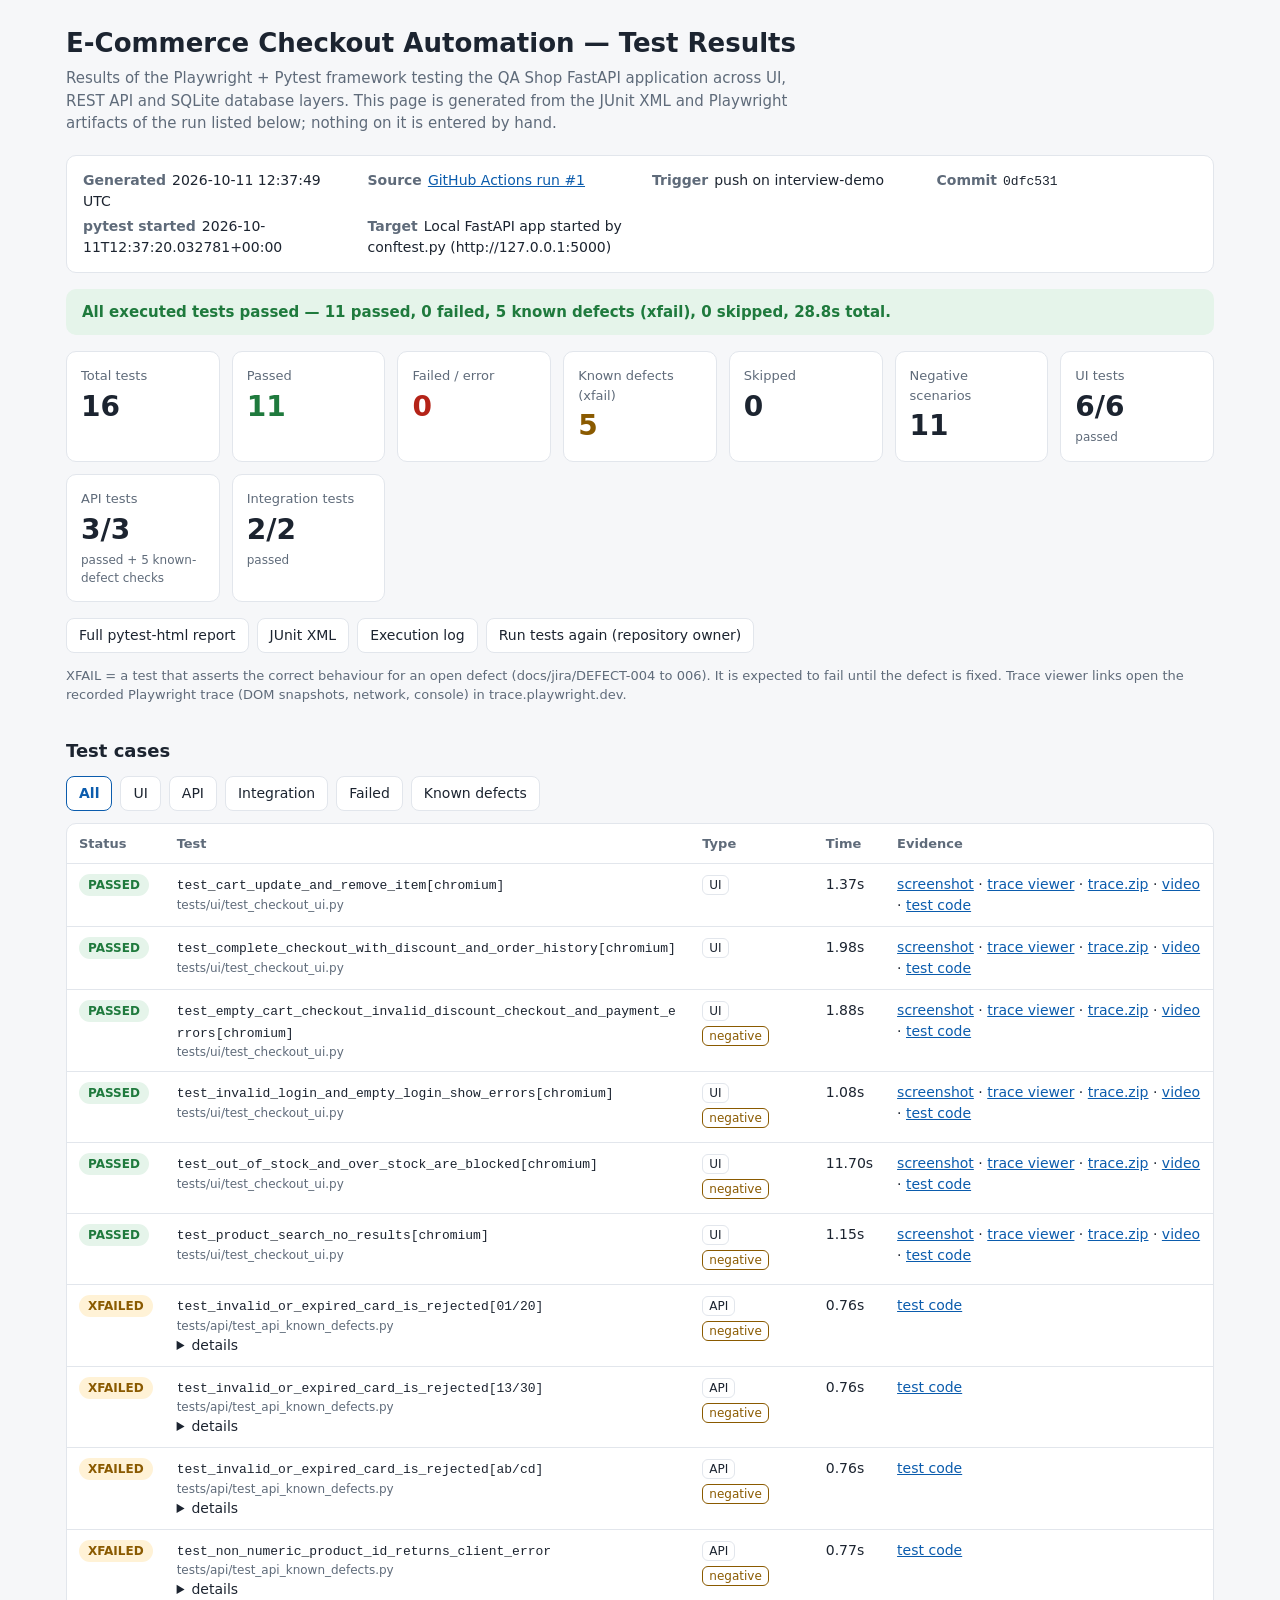
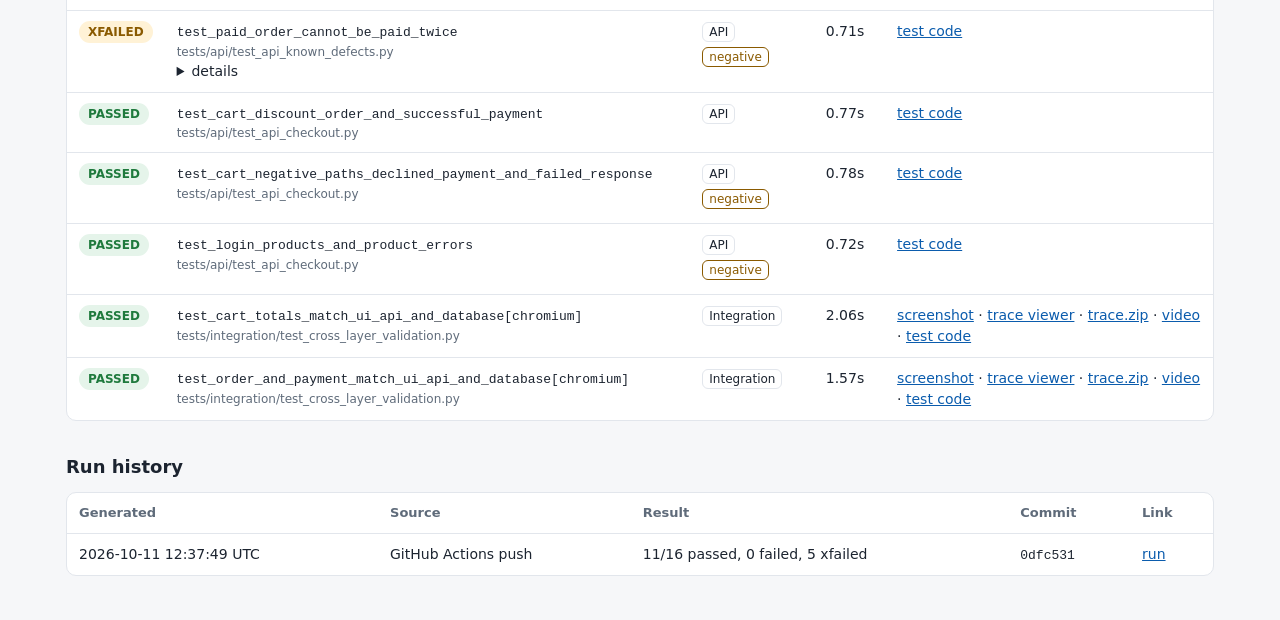
==== index.html @ 9d5c6f52 "Publish QA results from run 1 0dfc531d955e96ea853f16ec5b9c3c98cd98e06f" ====
<!doctype html>
<html lang="en">
<head>
<meta charset="utf-8">
<meta name="viewport" content="width=device-width, initial-scale=1">
<title>QA Automation Results</title>
<style>
:root { --bg:#f6f7f9; --panel:#fff; --text:#1c2430; --muted:#5f6b7a; --line:#e2e6ec; --accent:#0b5cad;
  --pass:#1f7a3d; --pass-bg:#e5f4ea; --fail:#b42318; --fail-bg:#fde8e7; --warn:#8a5a00; --warn-bg:#fff2d6; --skip:#4b5563; --skip-bg:#eceff3; }
@media (prefers-color-scheme: dark) { :root { --bg:#11151b; --panel:#1a2029; --text:#e6e9ee; --muted:#9aa5b4; --line:#2b3340; --accent:#6aa9ff;
  --pass:#6fd08c; --pass-bg:#173322; --fail:#ff8a80; --fail-bg:#3a1a19; --warn:#f3c969; --warn-bg:#3a2e12; --skip:#b4bdc9; --skip-bg:#262d37; } }
* { box-sizing:border-box; }
body { margin:0; background:var(--bg); color:var(--text); font:15px/1.5 system-ui,-apple-system,"Segoe UI",Roboto,sans-serif; }
a { color:var(--accent); }
.wrap { max-width:1180px; margin:0 auto; padding:24px 16px 48px; }
h1 { margin:0 0 4px; font-size:26px; } h2 { font-size:18px; margin:32px 0 12px; }
.lede { color:var(--muted); margin:0 0 20px; max-width:760px; }
.meta { display:grid; grid-template-columns:repeat(auto-fit,minmax(220px,1fr)); gap:4px 24px; background:var(--panel); border:1px solid var(--line); border-radius:10px; padding:14px 16px; font-size:14px; }
.meta b { color:var(--muted); font-weight:600; margin-right:6px; }
.cards { display:grid; grid-template-columns:repeat(auto-fit,minmax(140px,1fr)); gap:12px; margin-top:16px; }
.card { background:var(--panel); border:1px solid var(--line); border-radius:10px; padding:14px; }
.card .label { color:var(--muted); font-size:13px; } .card .value { font-size:28px; font-weight:700; font-variant-numeric:tabular-nums; }
.card.passed .value { color:var(--pass); } .card.failed .value { color:var(--fail); } .card.xfailed .value { color:var(--warn); }
.sub { color:var(--muted); font-size:12px; }
.banner { border-radius:10px; padding:12px 16px; margin:16px 0 0; font-weight:600; }
.banner.passed { background:var(--pass-bg); color:var(--pass); } .banner.failed { background:var(--fail-bg); color:var(--fail); }
.toolbar { display:flex; flex-wrap:wrap; gap:8px; margin:8px 0 12px; }
.toolbar button, .button { border:1px solid var(--line); background:var(--panel); color:var(--text); border-radius:8px; padding:6px 12px; cursor:pointer; font:inherit; font-size:14px; text-decoration:none; display:inline-block; }
.toolbar button.on { border-color:var(--accent); color:var(--accent); font-weight:600; }
.table-wrap { overflow-x:auto; background:var(--panel); border:1px solid var(--line); border-radius:10px; }
table { width:100%; border-collapse:collapse; font-size:14px; }
th, td { text-align:left; padding:10px 12px; border-bottom:1px solid var(--line); vertical-align:top; }
th { color:var(--muted); font-weight:600; font-size:13px; }
tr:last-child td { border-bottom:none; }
td.num { font-variant-numeric:tabular-nums; white-space:nowrap; } td.links { min-width:180px; }
code { font-family:ui-monospace,SFMono-Regular,Consolas,monospace; font-size:13px; word-break:break-word; }
pre { white-space:pre-wrap; font-size:12px; max-height:260px; overflow:auto; background:var(--bg); padding:8px; border-radius:6px; }
.pill { display:inline-block; border-radius:999px; padding:2px 9px; font-size:12px; font-weight:700; }
.pill.passed { background:var(--pass-bg); color:var(--pass); } .pill.failed, .pill.error { background:var(--fail-bg); color:var(--fail); }
.pill.xfailed { background:var(--warn-bg); color:var(--warn); } .pill.skipped { background:var(--skip-bg); color:var(--skip); }
.tag { display:inline-block; border:1px solid var(--line); border-radius:6px; padding:0 6px; font-size:12px; margin:0 4px 4px 0; }
.tag.neg { border-color:var(--warn); color:var(--warn); }
.links-row { display:flex; flex-wrap:wrap; gap:8px; margin-top:16px; }
.note { color:var(--muted); font-size:13px; }
</style>
</head>
<body>
<div class="wrap">
  <h1>E-Commerce Checkout Automation — Test Results</h1>
  <p class="lede">Results of the Playwright + Pytest framework testing the QA Shop FastAPI application across UI, REST API and SQLite database layers.
  This page is generated from the JUnit XML and Playwright artifacts of the run listed below; nothing on it is entered by hand.</p>

  <div class="meta">
    <div><b>Generated</b>2026-10-11 12:37:49 UTC</div>
    <div><b>Source</b><a href="https://github.com/ayushgupta2056/E-commerce-Checkout-Automation/actions/runs/38139917711">GitHub Actions run #1</a></div>
    <div><b>Trigger</b>push on interview-demo</div>
    <div><b>Commit</b><code>0dfc531</code></div>
    <div><b>pytest started</b>2026-10-11T12:37:20.032781+00:00</div>
    <div><b>Target</b>Local FastAPI app started by conftest.py (http://127.0.0.1:5000)</div>
  </div>

  <div class="banner passed">All executed tests passed — 11 passed, 0 failed, 5 known defects (xfail), 0 skipped, 28.8s total.</div>

  <div class="cards">
    <div class="card"><div class="label">Total tests</div><div class="value">16</div></div>
    <div class="card passed"><div class="label">Passed</div><div class="value">11</div></div>
    <div class="card failed"><div class="label">Failed / error</div><div class="value">0</div></div>
    <div class="card xfailed"><div class="label">Known defects (xfail)</div><div class="value">5</div></div>
    <div class="card"><div class="label">Skipped</div><div class="value">0</div></div>
    <div class="card"><div class="label">Negative scenarios</div><div class="value">11</div></div>
    <div class="card"><div class="label">UI tests</div><div class="value">6/6</div><div class="sub">passed</div></div><div class="card"><div class="label">API tests</div><div class="value">3/3</div><div class="sub">passed + 5 known-defect checks</div></div><div class="card"><div class="label">Integration tests</div><div class="value">2/2</div><div class="sub">passed</div></div>
  </div>

  <div class="links-row">
    <a class="button" href="report.html">Full pytest-html report</a>
    <a class="button" href="junit.xml">JUnit XML</a>
    <a class="button" href="test_run.log">Execution log</a>
    <a class="button" href="https://github.com/ayushgupta2056/E-commerce-Checkout-Automation/actions/workflows/qa-tests.yml">Run tests again (repository owner)</a>
  </div>
  <p class="note">XFAIL = a test that asserts the correct behaviour for an open defect (docs/jira/DEFECT-004 to 006). It is expected to fail until the defect is fixed.
  Trace viewer links open the recorded Playwright trace (DOM snapshots, network, console) in trace.playwright.dev.</p>

  <h2>Test cases</h2>
  <div class="toolbar" id="filters">
    <button class="on" data-filter="all">All</button>
    <button data-filter="UI">UI</button><button data-filter="API">API</button><button data-filter="Integration">Integration</button>
    <button data-filter="failed">Failed</button><button data-filter="xfailed">Known defects</button>
  </div>
  <div class="table-wrap"><table>
    <thead><tr><th>Status</th><th>Test</th><th>Type</th><th>Time</th><th>Evidence</th></tr></thead>
    <tbody id="tests"><tr data-status="passed" data-category="UI"><td><span class="pill passed">PASSED</span></td><td><code>test_cart_update_and_remove_item[chromium]</code><div class="sub">tests/ui/test_checkout_ui.py</div></td><td><span class="tag">UI</span></td><td class="num">1.37s</td><td class="links"><a href="evidence/tests-ui-test-checkout-ui-py-test-cart-update-and-remove-item-chromium/test-finished-1.png" target="_blank" rel="noopener">screenshot</a> · <a href="https://trace.playwright.dev/?trace=https://ayushgupta2056.github.io/E-commerce-Checkout-Automation/evidence/tests-ui-test-checkout-ui-py-test-cart-update-and-remove-item-chromium/trace.zip" target="_blank" rel="noopener">trace viewer</a> · <a href="evidence/tests-ui-test-checkout-ui-py-test-cart-update-and-remove-item-chromium/trace.zip">trace.zip</a> · <a href="evidence/tests-ui-test-checkout-ui-py-test-cart-update-and-remove-item-chromium/video.webm" target="_blank" rel="noopener">video</a> · <a href="https://github.com/ayushgupta2056/E-commerce-Checkout-Automation/blob/0dfc531d955e96ea853f16ec5b9c3c98cd98e06f/tests/ui/test_checkout_ui.py#L63" target="_blank" rel="noopener">test code</a></td></tr><tr data-status="passed" data-category="UI"><td><span class="pill passed">PASSED</span></td><td><code>test_complete_checkout_with_discount_and_order_history[chromium]</code><div class="sub">tests/ui/test_checkout_ui.py</div></td><td><span class="tag">UI</span></td><td class="num">1.98s</td><td class="links"><a href="evidence/tests-ui-test-checkout-ui-py-test-complete-checkout-with-discount-and-order-history-chromium/test-finished-1.png" target="_blank" rel="noopener">screenshot</a> · <a href="https://trace.playwright.dev/?trace=https://ayushgupta2056.github.io/E-commerce-Checkout-Automation/evidence/tests-ui-test-checkout-ui-py-test-complete-checkout-with-discount-and-order-history-chromium/trace.zip" target="_blank" rel="noopener">trace viewer</a> · <a href="evidence/tests-ui-test-checkout-ui-py-test-complete-checkout-with-discount-and-order-history-chromium/trace.zip">trace.zip</a> · <a href="evidence/tests-ui-test-checkout-ui-py-test-complete-checkout-with-discount-and-order-history-chromium/video.webm" target="_blank" rel="noopener">video</a> · <a href="https://github.com/ayushgupta2056/E-commerce-Checkout-Automation/blob/0dfc531d955e96ea853f16ec5b9c3c98cd98e06f/tests/ui/test_checkout_ui.py#L16" target="_blank" rel="noopener">test code</a></td></tr><tr data-status="passed" data-category="UI"><td><span class="pill passed">PASSED</span></td><td><code>test_empty_cart_checkout_invalid_discount_checkout_and_payment_errors[chromium]</code><div class="sub">tests/ui/test_checkout_ui.py</div></td><td><span class="tag">UI</span><span class="tag neg">negative</span></td><td class="num">1.88s</td><td class="links"><a href="evidence/tests-ui-test-checkout-ui-py-test-empty-cart-checkout-invalid-discount-checkout-and-payment-errors-chromium/test-finished-1.png" target="_blank" rel="noopener">screenshot</a> · <a href="https://trace.playwright.dev/?trace=https://ayushgupta2056.github.io/E-commerce-Checkout-Automation/evidence/tests-ui-test-checkout-ui-py-test-empty-cart-checkout-invalid-discount-checkout-and-payment-errors-chromium/trace.zip" target="_blank" rel="noopener">trace viewer</a> · <a href="evidence/tests-ui-test-checkout-ui-py-test-empty-cart-checkout-invalid-discount-checkout-and-payment-errors-chromium/trace.zip">trace.zip</a> · <a href="evidence/tests-ui-test-checkout-ui-py-test-empty-cart-checkout-invalid-discount-checkout-and-payment-errors-chromium/video.webm" target="_blank" rel="noopener">video</a> · <a href="https://github.com/ayushgupta2056/E-commerce-Checkout-Automation/blob/0dfc531d955e96ea853f16ec5b9c3c98cd98e06f/tests/ui/test_checkout_ui.py#L112" target="_blank" rel="noopener">test code</a></td></tr><tr data-status="passed" data-category="UI"><td><span class="pill passed">PASSED</span></td><td><code>test_invalid_login_and_empty_login_show_errors[chromium]</code><div class="sub">tests/ui/test_checkout_ui.py</div></td><td><span class="tag">UI</span><span class="tag neg">negative</span></td><td class="num">1.08s</td><td class="links"><a href="evidence/tests-ui-test-checkout-ui-py-test-invalid-login-and-empty-login-show-errors-chromium/test-finished-1.png" target="_blank" rel="noopener">screenshot</a> · <a href="https://trace.playwright.dev/?trace=https://ayushgupta2056.github.io/E-commerce-Checkout-Automation/evidence/tests-ui-test-checkout-ui-py-test-invalid-login-and-empty-login-show-errors-chromium/trace.zip" target="_blank" rel="noopener">trace viewer</a> · <a href="evidence/tests-ui-test-checkout-ui-py-test-invalid-login-and-empty-login-show-errors-chromium/trace.zip">trace.zip</a> · <a href="evidence/tests-ui-test-checkout-ui-py-test-invalid-login-and-empty-login-show-errors-chromium/video.webm" target="_blank" rel="noopener">video</a> · <a href="https://github.com/ayushgupta2056/E-commerce-Checkout-Automation/blob/0dfc531d955e96ea853f16ec5b9c3c98cd98e06f/tests/ui/test_checkout_ui.py#L78" target="_blank" rel="noopener">test code</a></td></tr><tr data-status="passed" data-category="UI"><td><span class="pill passed">PASSED</span></td><td><code>test_out_of_stock_and_over_stock_are_blocked[chromium]</code><div class="sub">tests/ui/test_checkout_ui.py</div></td><td><span class="tag">UI</span><span class="tag neg">negative</span></td><td class="num">11.70s</td><td class="links"><a href="evidence/tests-ui-test-checkout-ui-py-test-out-of-stock-and-over-stock-are-blocked-chromium/test-finished-1.png" target="_blank" rel="noopener">screenshot</a> · <a href="https://trace.playwright.dev/?trace=https://ayushgupta2056.github.io/E-commerce-Checkout-Automation/evidence/tests-ui-test-checkout-ui-py-test-out-of-stock-and-over-stock-are-blocked-chromium/trace.zip" target="_blank" rel="noopener">trace viewer</a> · <a href="evidence/tests-ui-test-checkout-ui-py-test-out-of-stock-and-over-stock-are-blocked-chromium/trace.zip">trace.zip</a> · <a href="evidence/tests-ui-test-checkout-ui-py-test-out-of-stock-and-over-stock-are-blocked-chromium/video.webm" target="_blank" rel="noopener">video</a> · <a href="https://github.com/ayushgupta2056/E-commerce-Checkout-Automation/blob/0dfc531d955e96ea853f16ec5b9c3c98cd98e06f/tests/ui/test_checkout_ui.py#L97" target="_blank" rel="noopener">test code</a></td></tr><tr data-status="passed" data-category="UI"><td><span class="pill passed">PASSED</span></td><td><code>test_product_search_no_results[chromium]</code><div class="sub">tests/ui/test_checkout_ui.py</div></td><td><span class="tag">UI</span><span class="tag neg">negative</span></td><td class="num">1.15s</td><td class="links"><a href="evidence/tests-ui-test-checkout-ui-py-test-product-search-no-results-chromium/test-finished-1.png" target="_blank" rel="noopener">screenshot</a> · <a href="https://trace.playwright.dev/?trace=https://ayushgupta2056.github.io/E-commerce-Checkout-Automation/evidence/tests-ui-test-checkout-ui-py-test-product-search-no-results-chromium/trace.zip" target="_blank" rel="noopener">trace viewer</a> · <a href="evidence/tests-ui-test-checkout-ui-py-test-product-search-no-results-chromium/trace.zip">trace.zip</a> · <a href="evidence/tests-ui-test-checkout-ui-py-test-product-search-no-results-chromium/video.webm" target="_blank" rel="noopener">video</a> · <a href="https://github.com/ayushgupta2056/E-commerce-Checkout-Automation/blob/0dfc531d955e96ea853f16ec5b9c3c98cd98e06f/tests/ui/test_checkout_ui.py#L89" target="_blank" rel="noopener">test code</a></td></tr><tr data-status="xfailed" data-category="API"><td><span class="pill xfailed">XFAILED</span></td><td><code>test_invalid_or_expired_card_is_rejected[01/20]</code><div class="sub">tests/api/test_api_known_defects.py</div><details><summary>details</summary><pre>DEFECT-005: expiration date month and expiry are not validated</pre></details></td><td><span class="tag">API</span><span class="tag neg">negative</span></td><td class="num">0.76s</td><td class="links"><a href="https://github.com/ayushgupta2056/E-commerce-Checkout-Automation/blob/0dfc531d955e96ea853f16ec5b9c3c98cd98e06f/tests/api/test_api_known_defects.py#L31" target="_blank" rel="noopener">test code</a></td></tr><tr data-status="xfailed" data-category="API"><td><span class="pill xfailed">XFAILED</span></td><td><code>test_invalid_or_expired_card_is_rejected[13/30]</code><div class="sub">tests/api/test_api_known_defects.py</div><details><summary>details</summary><pre>DEFECT-005: expiration date month and expiry are not validated</pre></details></td><td><span class="tag">API</span><span class="tag neg">negative</span></td><td class="num">0.76s</td><td class="links"><a href="https://github.com/ayushgupta2056/E-commerce-Checkout-Automation/blob/0dfc531d955e96ea853f16ec5b9c3c98cd98e06f/tests/api/test_api_known_defects.py#L31" target="_blank" rel="noopener">test code</a></td></tr><tr data-status="xfailed" data-category="API"><td><span class="pill xfailed">XFAILED</span></td><td><code>test_invalid_or_expired_card_is_rejected[ab/cd]</code><div class="sub">tests/api/test_api_known_defects.py</div><details><summary>details</summary><pre>DEFECT-005: expiration date month and expiry are not validated</pre></details></td><td><span class="tag">API</span><span class="tag neg">negative</span></td><td class="num">0.76s</td><td class="links"><a href="https://github.com/ayushgupta2056/E-commerce-Checkout-Automation/blob/0dfc531d955e96ea853f16ec5b9c3c98cd98e06f/tests/api/test_api_known_defects.py#L31" target="_blank" rel="noopener">test code</a></td></tr><tr data-status="xfailed" data-category="API"><td><span class="pill xfailed">XFAILED</span></td><td><code>test_non_numeric_product_id_returns_client_error</code><div class="sub">tests/api/test_api_known_defects.py</div><details><summary>details</summary><pre>DEFECT-006: non-numeric product_id returns HTTP 500</pre></details></td><td><span class="tag">API</span><span class="tag neg">negative</span></td><td class="num">0.77s</td><td class="links"><a href="https://github.com/ayushgupta2056/E-commerce-Checkout-Automation/blob/0dfc531d955e96ea853f16ec5b9c3c98cd98e06f/tests/api/test_api_known_defects.py#L42" target="_blank" rel="noopener">test code</a></td></tr><tr data-status="xfailed" data-category="API"><td><span class="pill xfailed">XFAILED</span></td><td><code>test_paid_order_cannot_be_paid_twice</code><div class="sub">tests/api/test_api_known_defects.py</div><details><summary>details</summary><pre>DEFECT-004: an already paid order can be paid again</pre></details></td><td><span class="tag">API</span><span class="tag neg">negative</span></td><td class="num">0.71s</td><td class="links"><a href="https://github.com/ayushgupta2056/E-commerce-Checkout-Automation/blob/0dfc531d955e96ea853f16ec5b9c3c98cd98e06f/tests/api/test_api_known_defects.py#L15" target="_blank" rel="noopener">test code</a></td></tr><tr data-status="passed" data-category="API"><td><span class="pill passed">PASSED</span></td><td><code>test_cart_discount_order_and_successful_payment</code><div class="sub">tests/api/test_api_checkout.py</div></td><td><span class="tag">API</span></td><td class="num">0.77s</td><td class="links"><a href="https://github.com/ayushgupta2056/E-commerce-Checkout-Automation/blob/0dfc531d955e96ea853f16ec5b9c3c98cd98e06f/tests/api/test_api_checkout.py#L34" target="_blank" rel="noopener">test code</a></td></tr><tr data-status="passed" data-category="API"><td><span class="pill passed">PASSED</span></td><td><code>test_cart_negative_paths_declined_payment_and_failed_response</code><div class="sub">tests/api/test_api_checkout.py</div></td><td><span class="tag">API</span><span class="tag neg">negative</span></td><td class="num">0.78s</td><td class="links"><a href="https://github.com/ayushgupta2056/E-commerce-Checkout-Automation/blob/0dfc531d955e96ea853f16ec5b9c3c98cd98e06f/tests/api/test_api_checkout.py#L65" target="_blank" rel="noopener">test code</a></td></tr><tr data-status="passed" data-category="API"><td><span class="pill passed">PASSED</span></td><td><code>test_login_products_and_product_errors</code><div class="sub">tests/api/test_api_checkout.py</div></td><td><span class="tag">API</span><span class="tag neg">negative</span></td><td class="num">0.72s</td><td class="links"><a href="https://github.com/ayushgupta2056/E-commerce-Checkout-Automation/blob/0dfc531d955e96ea853f16ec5b9c3c98cd98e06f/tests/api/test_api_checkout.py#L8" target="_blank" rel="noopener">test code</a></td></tr><tr data-status="passed" data-category="Integration"><td><span class="pill passed">PASSED</span></td><td><code>test_cart_totals_match_ui_api_and_database[chromium]</code><div class="sub">tests/integration/test_cross_layer_validation.py</div></td><td><span class="tag">Integration</span></td><td class="num">2.06s</td><td class="links"><a href="evidence/tests-integration-test-cross-layer-validation-py-test-cart-totals-match-ui-api-and-database-chromium/test-finished-1.png" target="_blank" rel="noopener">screenshot</a> · <a href="https://trace.playwright.dev/?trace=https://ayushgupta2056.github.io/E-commerce-Checkout-Automation/evidence/tests-integration-test-cross-layer-validation-py-test-cart-totals-match-ui-api-and-database-chromium/trace.zip" target="_blank" rel="noopener">trace viewer</a> · <a href="evidence/tests-integration-test-cross-layer-validation-py-test-cart-totals-match-ui-api-and-database-chromium/trace.zip">trace.zip</a> · <a href="evidence/tests-integration-test-cross-layer-validation-py-test-cart-totals-match-ui-api-and-database-chromium/video.webm" target="_blank" rel="noopener">video</a> · <a href="https://github.com/ayushgupta2056/E-commerce-Checkout-Automation/blob/0dfc531d955e96ea853f16ec5b9c3c98cd98e06f/tests/integration/test_cross_layer_validation.py#L13" target="_blank" rel="noopener">test code</a></td></tr><tr data-status="passed" data-category="Integration"><td><span class="pill passed">PASSED</span></td><td><code>test_order_and_payment_match_ui_api_and_database[chromium]</code><div class="sub">tests/integration/test_cross_layer_validation.py</div></td><td><span class="tag">Integration</span></td><td class="num">1.57s</td><td class="links"><a href="evidence/tests-integration-test-cross-layer-validation-py-test-order-and-payment-match-ui-api-and-database-chromium/test-finished-1.png" target="_blank" rel="noopener">screenshot</a> · <a href="https://trace.playwright.dev/?trace=https://ayushgupta2056.github.io/E-commerce-Checkout-Automation/evidence/tests-integration-test-cross-layer-validation-py-test-order-and-payment-match-ui-api-and-database-chromium/trace.zip" target="_blank" rel="noopener">trace viewer</a> · <a href="evidence/tests-integration-test-cross-layer-validation-py-test-order-and-payment-match-ui-api-and-database-chromium/trace.zip">trace.zip</a> · <a href="evidence/tests-integration-test-cross-layer-validation-py-test-order-and-payment-match-ui-api-and-database-chromium/video.webm" target="_blank" rel="noopener">video</a> · <a href="https://github.com/ayushgupta2056/E-commerce-Checkout-Automation/blob/0dfc531d955e96ea853f16ec5b9c3c98cd98e06f/tests/integration/test_cross_layer_validation.py#L55" target="_blank" rel="noopener">test code</a></td></tr></tbody>
  </table></div>

  <h2>Run history</h2>
  <div class="table-wrap"><table>
    <thead><tr><th>Generated</th><th>Source</th><th>Result</th><th>Commit</th><th>Link</th></tr></thead>
    <tbody><tr><td>2026-10-11 12:37:49 UTC</td><td>GitHub Actions push</td><td>11/16 passed, 0 failed, 5 xfailed</td><td><code>0dfc531</code></td><td><a href="https://github.com/ayushgupta2056/E-commerce-Checkout-Automation/actions/runs/38139917711">run</a></td></tr></tbody>
  </table></div>
</div>
<script>
document.getElementById("filters").addEventListener("click", function (event) {
  var button = event.target.closest("button"); if (!button) return;
  var filter = button.dataset.filter;
  document.querySelectorAll("#filters button").forEach(function (b) { b.classList.toggle("on", b === button); });
  document.querySelectorAll("#tests tr").forEach(function (row) {
    var show = filter === "all" || row.dataset.category === filter || row.dataset.status === filter ||
      (filter === "failed" && row.dataset.status === "error");
    row.style.display = show ? "" : "none";
  });
});
</script>
</body>
</html>
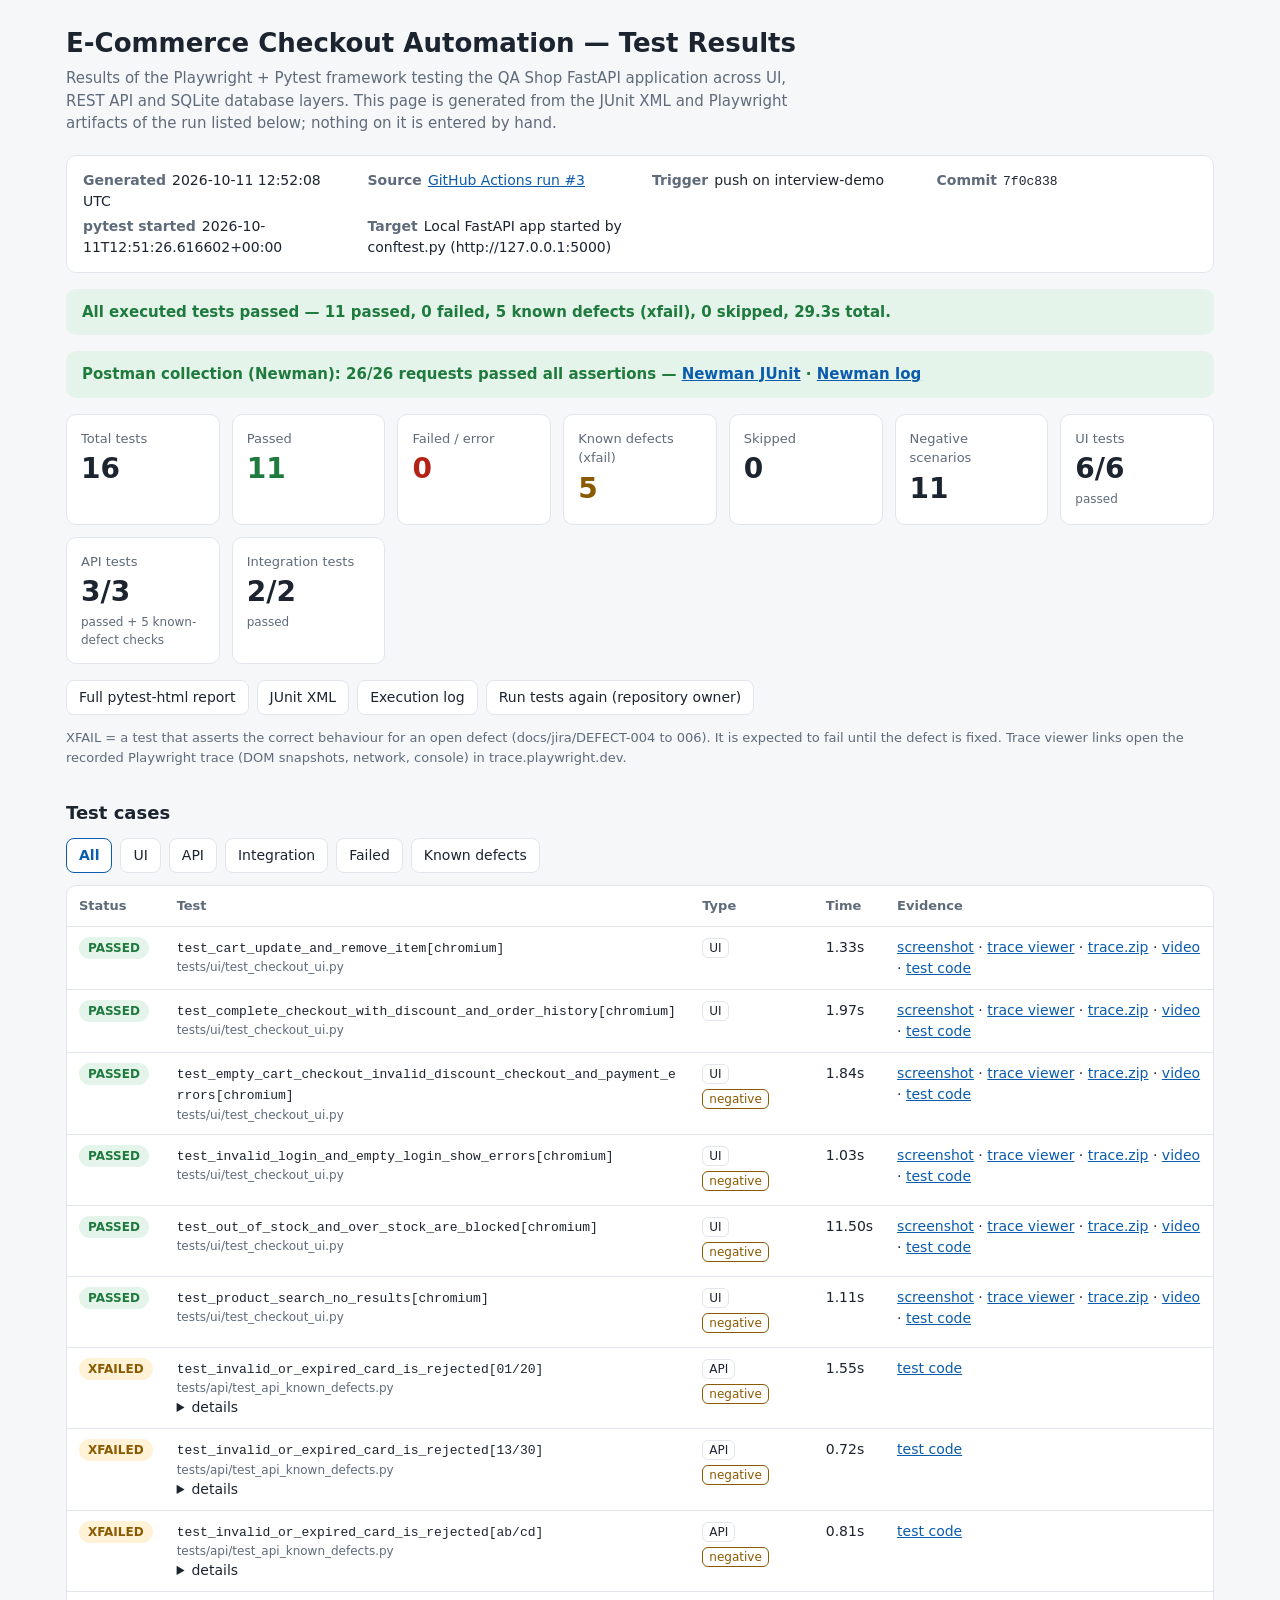
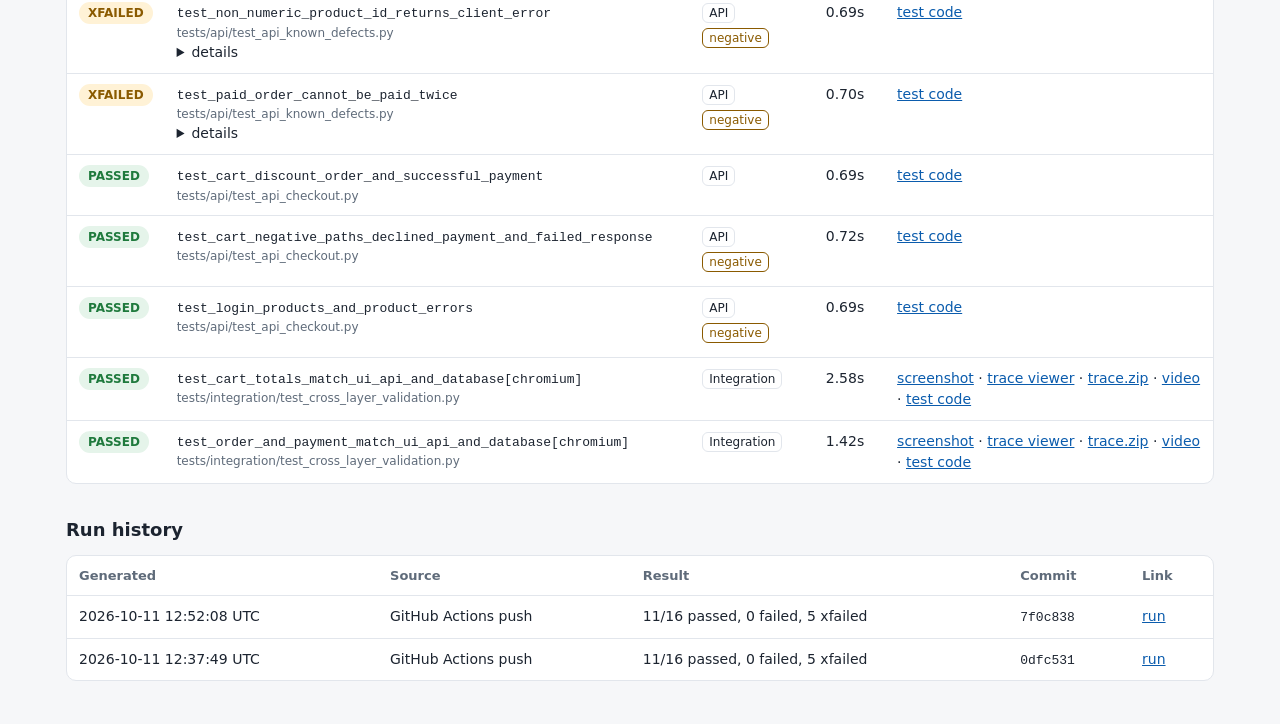
==== commit 06d28f55: "Publish QA results from run 3 7f0c83833f01de38eb7c9e83356fca506c9d3a05" ====
--- a/index.html
+++ b/index.html
@@ -51,15 +51,17 @@
   This page is generated from the JUnit XML and Playwright artifacts of the run listed below; nothing on it is entered by hand.</p>
 
   <div class="meta">
-    <div><b>Generated</b>2026-10-11 12:37:49 UTC</div>
-    <div><b>Source</b><a href="https://github.com/ayushgupta2056/E-commerce-Checkout-Automation/actions/runs/38139917711">GitHub Actions run #1</a></div>
+    <div><b>Generated</b>2026-10-11 12:52:08 UTC</div>
+    <div><b>Source</b><a href="https://github.com/ayushgupta2056/E-commerce-Checkout-Automation/actions/runs/38140814793">GitHub Actions run #3</a></div>
     <div><b>Trigger</b>push on interview-demo</div>
-    <div><b>Commit</b><code>0dfc531</code></div>
-    <div><b>pytest started</b>2026-10-11T12:37:20.032781+00:00</div>
+    <div><b>Commit</b><code>7f0c838</code></div>
+    <div><b>pytest started</b>2026-10-11T12:51:26.616602+00:00</div>
     <div><b>Target</b>Local FastAPI app started by conftest.py (http://127.0.0.1:5000)</div>
   </div>
 
-  <div class="banner passed">All executed tests passed — 11 passed, 0 failed, 5 known defects (xfail), 0 skipped, 28.8s total.</div>
+  <div class="banner passed">All executed tests passed — 11 passed, 0 failed, 5 known defects (xfail), 0 skipped, 29.3s total.</div>
+
+  <div class="banner passed">Postman collection (Newman): 26/26 requests passed all assertions — <a href="newman.xml">Newman JUnit</a> · <a href="newman.log">Newman log</a></div>
 
   <div class="cards">
     <div class="card"><div class="label">Total tests</div><div class="value">16</div></div>
@@ -88,13 +90,13 @@
   </div>
   <div class="table-wrap"><table>
     <thead><tr><th>Status</th><th>Test</th><th>Type</th><th>Time</th><th>Evidence</th></tr></thead>
-    <tbody id="tests"><tr data-status="passed" data-category="UI"><td><span class="pill passed">PASSED</span></td><td><code>test_cart_update_and_remove_item[chromium]</code><div class="sub">tests/ui/test_checkout_ui.py</div></td><td><span class="tag">UI</span></td><td class="num">1.37s</td><td class="links"><a href="evidence/tests-ui-test-checkout-ui-py-test-cart-update-and-remove-item-chromium/test-finished-1.png" target="_blank" rel="noopener">screenshot</a> · <a href="https://trace.playwright.dev/?trace=https://ayushgupta2056.github.io/E-commerce-Checkout-Automation/evidence/tests-ui-test-checkout-ui-py-test-cart-update-and-remove-item-chromium/trace.zip" target="_blank" rel="noopener">trace viewer</a> · <a href="evidence/tests-ui-test-checkout-ui-py-test-cart-update-and-remove-item-chromium/trace.zip">trace.zip</a> · <a href="evidence/tests-ui-test-checkout-ui-py-test-cart-update-and-remove-item-chromium/video.webm" target="_blank" rel="noopener">video</a> · <a href="https://github.com/ayushgupta2056/E-commerce-Checkout-Automation/blob/0dfc531d955e96ea853f16ec5b9c3c98cd98e06f/tests/ui/test_checkout_ui.py#L63" target="_blank" rel="noopener">test code</a></td></tr><tr data-status="passed" data-category="UI"><td><span class="pill passed">PASSED</span></td><td><code>test_complete_checkout_with_discount_and_order_history[chromium]</code><div class="sub">tests/ui/test_checkout_ui.py</div></td><td><span class="tag">UI</span></td><td class="num">1.98s</td><td class="links"><a href="evidence/tests-ui-test-checkout-ui-py-test-complete-checkout-with-discount-and-order-history-chromium/test-finished-1.png" target="_blank" rel="noopener">screenshot</a> · <a href="https://trace.playwright.dev/?trace=https://ayushgupta2056.github.io/E-commerce-Checkout-Automation/evidence/tests-ui-test-checkout-ui-py-test-complete-checkout-with-discount-and-order-history-chromium/trace.zip" target="_blank" rel="noopener">trace viewer</a> · <a href="evidence/tests-ui-test-checkout-ui-py-test-complete-checkout-with-discount-and-order-history-chromium/trace.zip">trace.zip</a> · <a href="evidence/tests-ui-test-checkout-ui-py-test-complete-checkout-with-discount-and-order-history-chromium/video.webm" target="_blank" rel="noopener">video</a> · <a href="https://github.com/ayushgupta2056/E-commerce-Checkout-Automation/blob/0dfc531d955e96ea853f16ec5b9c3c98cd98e06f/tests/ui/test_checkout_ui.py#L16" target="_blank" rel="noopener">test code</a></td></tr><tr data-status="passed" data-category="UI"><td><span class="pill passed">PASSED</span></td><td><code>test_empty_cart_checkout_invalid_discount_checkout_and_payment_errors[chromium]</code><div class="sub">tests/ui/test_checkout_ui.py</div></td><td><span class="tag">UI</span><span class="tag neg">negative</span></td><td class="num">1.88s</td><td class="links"><a href="evidence/tests-ui-test-checkout-ui-py-test-empty-cart-checkout-invalid-discount-checkout-and-payment-errors-chromium/test-finished-1.png" target="_blank" rel="noopener">screenshot</a> · <a href="https://trace.playwright.dev/?trace=https://ayushgupta2056.github.io/E-commerce-Checkout-Automation/evidence/tests-ui-test-checkout-ui-py-test-empty-cart-checkout-invalid-discount-checkout-and-payment-errors-chromium/trace.zip" target="_blank" rel="noopener">trace viewer</a> · <a href="evidence/tests-ui-test-checkout-ui-py-test-empty-cart-checkout-invalid-discount-checkout-and-payment-errors-chromium/trace.zip">trace.zip</a> · <a href="evidence/tests-ui-test-checkout-ui-py-test-empty-cart-checkout-invalid-discount-checkout-and-payment-errors-chromium/video.webm" target="_blank" rel="noopener">video</a> · <a href="https://github.com/ayushgupta2056/E-commerce-Checkout-Automation/blob/0dfc531d955e96ea853f16ec5b9c3c98cd98e06f/tests/ui/test_checkout_ui.py#L112" target="_blank" rel="noopener">test code</a></td></tr><tr data-status="passed" data-category="UI"><td><span class="pill passed">PASSED</span></td><td><code>test_invalid_login_and_empty_login_show_errors[chromium]</code><div class="sub">tests/ui/test_checkout_ui.py</div></td><td><span class="tag">UI</span><span class="tag neg">negative</span></td><td class="num">1.08s</td><td class="links"><a href="evidence/tests-ui-test-checkout-ui-py-test-invalid-login-and-empty-login-show-errors-chromium/test-finished-1.png" target="_blank" rel="noopener">screenshot</a> · <a href="https://trace.playwright.dev/?trace=https://ayushgupta2056.github.io/E-commerce-Checkout-Automation/evidence/tests-ui-test-checkout-ui-py-test-invalid-login-and-empty-login-show-errors-chromium/trace.zip" target="_blank" rel="noopener">trace viewer</a> · <a href="evidence/tests-ui-test-checkout-ui-py-test-invalid-login-and-empty-login-show-errors-chromium/trace.zip">trace.zip</a> · <a href="evidence/tests-ui-test-checkout-ui-py-test-invalid-login-and-empty-login-show-errors-chromium/video.webm" target="_blank" rel="noopener">video</a> · <a href="https://github.com/ayushgupta2056/E-commerce-Checkout-Automation/blob/0dfc531d955e96ea853f16ec5b9c3c98cd98e06f/tests/ui/test_checkout_ui.py#L78" target="_blank" rel="noopener">test code</a></td></tr><tr data-status="passed" data-category="UI"><td><span class="pill passed">PASSED</span></td><td><code>test_out_of_stock_and_over_stock_are_blocked[chromium]</code><div class="sub">tests/ui/test_checkout_ui.py</div></td><td><span class="tag">UI</span><span class="tag neg">negative</span></td><td class="num">11.70s</td><td class="links"><a href="evidence/tests-ui-test-checkout-ui-py-test-out-of-stock-and-over-stock-are-blocked-chromium/test-finished-1.png" target="_blank" rel="noopener">screenshot</a> · <a href="https://trace.playwright.dev/?trace=https://ayushgupta2056.github.io/E-commerce-Checkout-Automation/evidence/tests-ui-test-checkout-ui-py-test-out-of-stock-and-over-stock-are-blocked-chromium/trace.zip" target="_blank" rel="noopener">trace viewer</a> · <a href="evidence/tests-ui-test-checkout-ui-py-test-out-of-stock-and-over-stock-are-blocked-chromium/trace.zip">trace.zip</a> · <a href="evidence/tests-ui-test-checkout-ui-py-test-out-of-stock-and-over-stock-are-blocked-chromium/video.webm" target="_blank" rel="noopener">video</a> · <a href="https://github.com/ayushgupta2056/E-commerce-Checkout-Automation/blob/0dfc531d955e96ea853f16ec5b9c3c98cd98e06f/tests/ui/test_checkout_ui.py#L97" target="_blank" rel="noopener">test code</a></td></tr><tr data-status="passed" data-category="UI"><td><span class="pill passed">PASSED</span></td><td><code>test_product_search_no_results[chromium]</code><div class="sub">tests/ui/test_checkout_ui.py</div></td><td><span class="tag">UI</span><span class="tag neg">negative</span></td><td class="num">1.15s</td><td class="links"><a href="evidence/tests-ui-test-checkout-ui-py-test-product-search-no-results-chromium/test-finished-1.png" target="_blank" rel="noopener">screenshot</a> · <a href="https://trace.playwright.dev/?trace=https://ayushgupta2056.github.io/E-commerce-Checkout-Automation/evidence/tests-ui-test-checkout-ui-py-test-product-search-no-results-chromium/trace.zip" target="_blank" rel="noopener">trace viewer</a> · <a href="evidence/tests-ui-test-checkout-ui-py-test-product-search-no-results-chromium/trace.zip">trace.zip</a> · <a href="evidence/tests-ui-test-checkout-ui-py-test-product-search-no-results-chromium/video.webm" target="_blank" rel="noopener">video</a> · <a href="https://github.com/ayushgupta2056/E-commerce-Checkout-Automation/blob/0dfc531d955e96ea853f16ec5b9c3c98cd98e06f/tests/ui/test_checkout_ui.py#L89" target="_blank" rel="noopener">test code</a></td></tr><tr data-status="xfailed" data-category="API"><td><span class="pill xfailed">XFAILED</span></td><td><code>test_invalid_or_expired_card_is_rejected[01/20]</code><div class="sub">tests/api/test_api_known_defects.py</div><details><summary>details</summary><pre>DEFECT-005: expiration date month and expiry are not validated</pre></details></td><td><span class="tag">API</span><span class="tag neg">negative</span></td><td class="num">0.76s</td><td class="links"><a href="https://github.com/ayushgupta2056/E-commerce-Checkout-Automation/blob/0dfc531d955e96ea853f16ec5b9c3c98cd98e06f/tests/api/test_api_known_defects.py#L31" target="_blank" rel="noopener">test code</a></td></tr><tr data-status="xfailed" data-category="API"><td><span class="pill xfailed">XFAILED</span></td><td><code>test_invalid_or_expired_card_is_rejected[13/30]</code><div class="sub">tests/api/test_api_known_defects.py</div><details><summary>details</summary><pre>DEFECT-005: expiration date month and expiry are not validated</pre></details></td><td><span class="tag">API</span><span class="tag neg">negative</span></td><td class="num">0.76s</td><td class="links"><a href="https://github.com/ayushgupta2056/E-commerce-Checkout-Automation/blob/0dfc531d955e96ea853f16ec5b9c3c98cd98e06f/tests/api/test_api_known_defects.py#L31" target="_blank" rel="noopener">test code</a></td></tr><tr data-status="xfailed" data-category="API"><td><span class="pill xfailed">XFAILED</span></td><td><code>test_invalid_or_expired_card_is_rejected[ab/cd]</code><div class="sub">tests/api/test_api_known_defects.py</div><details><summary>details</summary><pre>DEFECT-005: expiration date month and expiry are not validated</pre></details></td><td><span class="tag">API</span><span class="tag neg">negative</span></td><td class="num">0.76s</td><td class="links"><a href="https://github.com/ayushgupta2056/E-commerce-Checkout-Automation/blob/0dfc531d955e96ea853f16ec5b9c3c98cd98e06f/tests/api/test_api_known_defects.py#L31" target="_blank" rel="noopener">test code</a></td></tr><tr data-status="xfailed" data-category="API"><td><span class="pill xfailed">XFAILED</span></td><td><code>test_non_numeric_product_id_returns_client_error</code><div class="sub">tests/api/test_api_known_defects.py</div><details><summary>details</summary><pre>DEFECT-006: non-numeric product_id returns HTTP 500</pre></details></td><td><span class="tag">API</span><span class="tag neg">negative</span></td><td class="num">0.77s</td><td class="links"><a href="https://github.com/ayushgupta2056/E-commerce-Checkout-Automation/blob/0dfc531d955e96ea853f16ec5b9c3c98cd98e06f/tests/api/test_api_known_defects.py#L42" target="_blank" rel="noopener">test code</a></td></tr><tr data-status="xfailed" data-category="API"><td><span class="pill xfailed">XFAILED</span></td><td><code>test_paid_order_cannot_be_paid_twice</code><div class="sub">tests/api/test_api_known_defects.py</div><details><summary>details</summary><pre>DEFECT-004: an already paid order can be paid again</pre></details></td><td><span class="tag">API</span><span class="tag neg">negative</span></td><td class="num">0.71s</td><td class="links"><a href="https://github.com/ayushgupta2056/E-commerce-Checkout-Automation/blob/0dfc531d955e96ea853f16ec5b9c3c98cd98e06f/tests/api/test_api_known_defects.py#L15" target="_blank" rel="noopener">test code</a></td></tr><tr data-status="passed" data-category="API"><td><span class="pill passed">PASSED</span></td><td><code>test_cart_discount_order_and_successful_payment</code><div class="sub">tests/api/test_api_checkout.py</div></td><td><span class="tag">API</span></td><td class="num">0.77s</td><td class="links"><a href="https://github.com/ayushgupta2056/E-commerce-Checkout-Automation/blob/0dfc531d955e96ea853f16ec5b9c3c98cd98e06f/tests/api/test_api_checkout.py#L34" target="_blank" rel="noopener">test code</a></td></tr><tr data-status="passed" data-category="API"><td><span class="pill passed">PASSED</span></td><td><code>test_cart_negative_paths_declined_payment_and_failed_response</code><div class="sub">tests/api/test_api_checkout.py</div></td><td><span class="tag">API</span><span class="tag neg">negative</span></td><td class="num">0.78s</td><td class="links"><a href="https://github.com/ayushgupta2056/E-commerce-Checkout-Automation/blob/0dfc531d955e96ea853f16ec5b9c3c98cd98e06f/tests/api/test_api_checkout.py#L65" target="_blank" rel="noopener">test code</a></td></tr><tr data-status="passed" data-category="API"><td><span class="pill passed">PASSED</span></td><td><code>test_login_products_and_product_errors</code><div class="sub">tests/api/test_api_checkout.py</div></td><td><span class="tag">API</span><span class="tag neg">negative</span></td><td class="num">0.72s</td><td class="links"><a href="https://github.com/ayushgupta2056/E-commerce-Checkout-Automation/blob/0dfc531d955e96ea853f16ec5b9c3c98cd98e06f/tests/api/test_api_checkout.py#L8" target="_blank" rel="noopener">test code</a></td></tr><tr data-status="passed" data-category="Integration"><td><span class="pill passed">PASSED</span></td><td><code>test_cart_totals_match_ui_api_and_database[chromium]</code><div class="sub">tests/integration/test_cross_layer_validation.py</div></td><td><span class="tag">Integration</span></td><td class="num">2.06s</td><td class="links"><a href="evidence/tests-integration-test-cross-layer-validation-py-test-cart-totals-match-ui-api-and-database-chromium/test-finished-1.png" target="_blank" rel="noopener">screenshot</a> · <a href="https://trace.playwright.dev/?trace=https://ayushgupta2056.github.io/E-commerce-Checkout-Automation/evidence/tests-integration-test-cross-layer-validation-py-test-cart-totals-match-ui-api-and-database-chromium/trace.zip" target="_blank" rel="noopener">trace viewer</a> · <a href="evidence/tests-integration-test-cross-layer-validation-py-test-cart-totals-match-ui-api-and-database-chromium/trace.zip">trace.zip</a> · <a href="evidence/tests-integration-test-cross-layer-validation-py-test-cart-totals-match-ui-api-and-database-chromium/video.webm" target="_blank" rel="noopener">video</a> · <a href="https://github.com/ayushgupta2056/E-commerce-Checkout-Automation/blob/0dfc531d955e96ea853f16ec5b9c3c98cd98e06f/tests/integration/test_cross_layer_validation.py#L13" target="_blank" rel="noopener">test code</a></td></tr><tr data-status="passed" data-category="Integration"><td><span class="pill passed">PASSED</span></td><td><code>test_order_and_payment_match_ui_api_and_database[chromium]</code><div class="sub">tests/integration/test_cross_layer_validation.py</div></td><td><span class="tag">Integration</span></td><td class="num">1.57s</td><td class="links"><a href="evidence/tests-integration-test-cross-layer-validation-py-test-order-and-payment-match-ui-api-and-database-chromium/test-finished-1.png" target="_blank" rel="noopener">screenshot</a> · <a href="https://trace.playwright.dev/?trace=https://ayushgupta2056.github.io/E-commerce-Checkout-Automation/evidence/tests-integration-test-cross-layer-validation-py-test-order-and-payment-match-ui-api-and-database-chromium/trace.zip" target="_blank" rel="noopener">trace viewer</a> · <a href="evidence/tests-integration-test-cross-layer-validation-py-test-order-and-payment-match-ui-api-and-database-chromium/trace.zip">trace.zip</a> · <a href="evidence/tests-integration-test-cross-layer-validation-py-test-order-and-payment-match-ui-api-and-database-chromium/video.webm" target="_blank" rel="noopener">video</a> · <a href="https://github.com/ayushgupta2056/E-commerce-Checkout-Automation/blob/0dfc531d955e96ea853f16ec5b9c3c98cd98e06f/tests/integration/test_cross_layer_validation.py#L55" target="_blank" rel="noopener">test code</a></td></tr></tbody>
+    <tbody id="tests"><tr data-status="passed" data-category="UI"><td><span class="pill passed">PASSED</span></td><td><code>test_cart_update_and_remove_item[chromium]</code><div class="sub">tests/ui/test_checkout_ui.py</div></td><td><span class="tag">UI</span></td><td class="num">1.33s</td><td class="links"><a href="evidence/tests-ui-test-checkout-ui-py-test-cart-update-and-remove-item-chromium/test-finished-1.png" target="_blank" rel="noopener">screenshot</a> · <a href="https://trace.playwright.dev/?trace=https://ayushgupta2056.github.io/E-commerce-Checkout-Automation/evidence/tests-ui-test-checkout-ui-py-test-cart-update-and-remove-item-chromium/trace.zip" target="_blank" rel="noopener">trace viewer</a> · <a href="evidence/tests-ui-test-checkout-ui-py-test-cart-update-and-remove-item-chromium/trace.zip">trace.zip</a> · <a href="evidence/tests-ui-test-checkout-ui-py-test-cart-update-and-remove-item-chromium/video.webm" target="_blank" rel="noopener">video</a> · <a href="https://github.com/ayushgupta2056/E-commerce-Checkout-Automation/blob/7f0c83833f01de38eb7c9e83356fca506c9d3a05/tests/ui/test_checkout_ui.py#L63" target="_blank" rel="noopener">test code</a></td></tr><tr data-status="passed" data-category="UI"><td><span class="pill passed">PASSED</span></td><td><code>test_complete_checkout_with_discount_and_order_history[chromium]</code><div class="sub">tests/ui/test_checkout_ui.py</div></td><td><span class="tag">UI</span></td><td class="num">1.97s</td><td class="links"><a href="evidence/tests-ui-test-checkout-ui-py-test-complete-checkout-with-discount-and-order-history-chromium/test-finished-1.png" target="_blank" rel="noopener">screenshot</a> · <a href="https://trace.playwright.dev/?trace=https://ayushgupta2056.github.io/E-commerce-Checkout-Automation/evidence/tests-ui-test-checkout-ui-py-test-complete-checkout-with-discount-and-order-history-chromium/trace.zip" target="_blank" rel="noopener">trace viewer</a> · <a href="evidence/tests-ui-test-checkout-ui-py-test-complete-checkout-with-discount-and-order-history-chromium/trace.zip">trace.zip</a> · <a href="evidence/tests-ui-test-checkout-ui-py-test-complete-checkout-with-discount-and-order-history-chromium/video.webm" target="_blank" rel="noopener">video</a> · <a href="https://github.com/ayushgupta2056/E-commerce-Checkout-Automation/blob/7f0c83833f01de38eb7c9e83356fca506c9d3a05/tests/ui/test_checkout_ui.py#L16" target="_blank" rel="noopener">test code</a></td></tr><tr data-status="passed" data-category="UI"><td><span class="pill passed">PASSED</span></td><td><code>test_empty_cart_checkout_invalid_discount_checkout_and_payment_errors[chromium]</code><div class="sub">tests/ui/test_checkout_ui.py</div></td><td><span class="tag">UI</span><span class="tag neg">negative</span></td><td class="num">1.84s</td><td class="links"><a href="evidence/tests-ui-test-checkout-ui-py-test-empty-cart-checkout-invalid-discount-checkout-and-payment-errors-chromium/test-finished-1.png" target="_blank" rel="noopener">screenshot</a> · <a href="https://trace.playwright.dev/?trace=https://ayushgupta2056.github.io/E-commerce-Checkout-Automation/evidence/tests-ui-test-checkout-ui-py-test-empty-cart-checkout-invalid-discount-checkout-and-payment-errors-chromium/trace.zip" target="_blank" rel="noopener">trace viewer</a> · <a href="evidence/tests-ui-test-checkout-ui-py-test-empty-cart-checkout-invalid-discount-checkout-and-payment-errors-chromium/trace.zip">trace.zip</a> · <a href="evidence/tests-ui-test-checkout-ui-py-test-empty-cart-checkout-invalid-discount-checkout-and-payment-errors-chromium/video.webm" target="_blank" rel="noopener">video</a> · <a href="https://github.com/ayushgupta2056/E-commerce-Checkout-Automation/blob/7f0c83833f01de38eb7c9e83356fca506c9d3a05/tests/ui/test_checkout_ui.py#L112" target="_blank" rel="noopener">test code</a></td></tr><tr data-status="passed" data-category="UI"><td><span class="pill passed">PASSED</span></td><td><code>test_invalid_login_and_empty_login_show_errors[chromium]</code><div class="sub">tests/ui/test_checkout_ui.py</div></td><td><span class="tag">UI</span><span class="tag neg">negative</span></td><td class="num">1.03s</td><td class="links"><a href="evidence/tests-ui-test-checkout-ui-py-test-invalid-login-and-empty-login-show-errors-chromium/test-finished-1.png" target="_blank" rel="noopener">screenshot</a> · <a href="https://trace.playwright.dev/?trace=https://ayushgupta2056.github.io/E-commerce-Checkout-Automation/evidence/tests-ui-test-checkout-ui-py-test-invalid-login-and-empty-login-show-errors-chromium/trace.zip" target="_blank" rel="noopener">trace viewer</a> · <a href="evidence/tests-ui-test-checkout-ui-py-test-invalid-login-and-empty-login-show-errors-chromium/trace.zip">trace.zip</a> · <a href="evidence/tests-ui-test-checkout-ui-py-test-invalid-login-and-empty-login-show-errors-chromium/video.webm" target="_blank" rel="noopener">video</a> · <a href="https://github.com/ayushgupta2056/E-commerce-Checkout-Automation/blob/7f0c83833f01de38eb7c9e83356fca506c9d3a05/tests/ui/test_checkout_ui.py#L78" target="_blank" rel="noopener">test code</a></td></tr><tr data-status="passed" data-category="UI"><td><span class="pill passed">PASSED</span></td><td><code>test_out_of_stock_and_over_stock_are_blocked[chromium]</code><div class="sub">tests/ui/test_checkout_ui.py</div></td><td><span class="tag">UI</span><span class="tag neg">negative</span></td><td class="num">11.50s</td><td class="links"><a href="evidence/tests-ui-test-checkout-ui-py-test-out-of-stock-and-over-stock-are-blocked-chromium/test-finished-1.png" target="_blank" rel="noopener">screenshot</a> · <a href="https://trace.playwright.dev/?trace=https://ayushgupta2056.github.io/E-commerce-Checkout-Automation/evidence/tests-ui-test-checkout-ui-py-test-out-of-stock-and-over-stock-are-blocked-chromium/trace.zip" target="_blank" rel="noopener">trace viewer</a> · <a href="evidence/tests-ui-test-checkout-ui-py-test-out-of-stock-and-over-stock-are-blocked-chromium/trace.zip">trace.zip</a> · <a href="evidence/tests-ui-test-checkout-ui-py-test-out-of-stock-and-over-stock-are-blocked-chromium/video.webm" target="_blank" rel="noopener">video</a> · <a href="https://github.com/ayushgupta2056/E-commerce-Checkout-Automation/blob/7f0c83833f01de38eb7c9e83356fca506c9d3a05/tests/ui/test_checkout_ui.py#L97" target="_blank" rel="noopener">test code</a></td></tr><tr data-status="passed" data-category="UI"><td><span class="pill passed">PASSED</span></td><td><code>test_product_search_no_results[chromium]</code><div class="sub">tests/ui/test_checkout_ui.py</div></td><td><span class="tag">UI</span><span class="tag neg">negative</span></td><td class="num">1.11s</td><td class="links"><a href="evidence/tests-ui-test-checkout-ui-py-test-product-search-no-results-chromium/test-finished-1.png" target="_blank" rel="noopener">screenshot</a> · <a href="https://trace.playwright.dev/?trace=https://ayushgupta2056.github.io/E-commerce-Checkout-Automation/evidence/tests-ui-test-checkout-ui-py-test-product-search-no-results-chromium/trace.zip" target="_blank" rel="noopener">trace viewer</a> · <a href="evidence/tests-ui-test-checkout-ui-py-test-product-search-no-results-chromium/trace.zip">trace.zip</a> · <a href="evidence/tests-ui-test-checkout-ui-py-test-product-search-no-results-chromium/video.webm" target="_blank" rel="noopener">video</a> · <a href="https://github.com/ayushgupta2056/E-commerce-Checkout-Automation/blob/7f0c83833f01de38eb7c9e83356fca506c9d3a05/tests/ui/test_checkout_ui.py#L89" target="_blank" rel="noopener">test code</a></td></tr><tr data-status="xfailed" data-category="API"><td><span class="pill xfailed">XFAILED</span></td><td><code>test_invalid_or_expired_card_is_rejected[01/20]</code><div class="sub">tests/api/test_api_known_defects.py</div><details><summary>details</summary><pre>DEFECT-005: expiration date month and expiry are not validated</pre></details></td><td><span class="tag">API</span><span class="tag neg">negative</span></td><td class="num">1.55s</td><td class="links"><a href="https://github.com/ayushgupta2056/E-commerce-Checkout-Automation/blob/7f0c83833f01de38eb7c9e83356fca506c9d3a05/tests/api/test_api_known_defects.py#L31" target="_blank" rel="noopener">test code</a></td></tr><tr data-status="xfailed" data-category="API"><td><span class="pill xfailed">XFAILED</span></td><td><code>test_invalid_or_expired_card_is_rejected[13/30]</code><div class="sub">tests/api/test_api_known_defects.py</div><details><summary>details</summary><pre>DEFECT-005: expiration date month and expiry are not validated</pre></details></td><td><span class="tag">API</span><span class="tag neg">negative</span></td><td class="num">0.72s</td><td class="links"><a href="https://github.com/ayushgupta2056/E-commerce-Checkout-Automation/blob/7f0c83833f01de38eb7c9e83356fca506c9d3a05/tests/api/test_api_known_defects.py#L31" target="_blank" rel="noopener">test code</a></td></tr><tr data-status="xfailed" data-category="API"><td><span class="pill xfailed">XFAILED</span></td><td><code>test_invalid_or_expired_card_is_rejected[ab/cd]</code><div class="sub">tests/api/test_api_known_defects.py</div><details><summary>details</summary><pre>DEFECT-005: expiration date month and expiry are not validated</pre></details></td><td><span class="tag">API</span><span class="tag neg">negative</span></td><td class="num">0.81s</td><td class="links"><a href="https://github.com/ayushgupta2056/E-commerce-Checkout-Automation/blob/7f0c83833f01de38eb7c9e83356fca506c9d3a05/tests/api/test_api_known_defects.py#L31" target="_blank" rel="noopener">test code</a></td></tr><tr data-status="xfailed" data-category="API"><td><span class="pill xfailed">XFAILED</span></td><td><code>test_non_numeric_product_id_returns_client_error</code><div class="sub">tests/api/test_api_known_defects.py</div><details><summary>details</summary><pre>DEFECT-006: non-numeric product_id returns HTTP 500</pre></details></td><td><span class="tag">API</span><span class="tag neg">negative</span></td><td class="num">0.69s</td><td class="links"><a href="https://github.com/ayushgupta2056/E-commerce-Checkout-Automation/blob/7f0c83833f01de38eb7c9e83356fca506c9d3a05/tests/api/test_api_known_defects.py#L42" target="_blank" rel="noopener">test code</a></td></tr><tr data-status="xfailed" data-category="API"><td><span class="pill xfailed">XFAILED</span></td><td><code>test_paid_order_cannot_be_paid_twice</code><div class="sub">tests/api/test_api_known_defects.py</div><details><summary>details</summary><pre>DEFECT-004: an already paid order can be paid again</pre></details></td><td><span class="tag">API</span><span class="tag neg">negative</span></td><td class="num">0.70s</td><td class="links"><a href="https://github.com/ayushgupta2056/E-commerce-Checkout-Automation/blob/7f0c83833f01de38eb7c9e83356fca506c9d3a05/tests/api/test_api_known_defects.py#L15" target="_blank" rel="noopener">test code</a></td></tr><tr data-status="passed" data-category="API"><td><span class="pill passed">PASSED</span></td><td><code>test_cart_discount_order_and_successful_payment</code><div class="sub">tests/api/test_api_checkout.py</div></td><td><span class="tag">API</span></td><td class="num">0.69s</td><td class="links"><a href="https://github.com/ayushgupta2056/E-commerce-Checkout-Automation/blob/7f0c83833f01de38eb7c9e83356fca506c9d3a05/tests/api/test_api_checkout.py#L34" target="_blank" rel="noopener">test code</a></td></tr><tr data-status="passed" data-category="API"><td><span class="pill passed">PASSED</span></td><td><code>test_cart_negative_paths_declined_payment_and_failed_response</code><div class="sub">tests/api/test_api_checkout.py</div></td><td><span class="tag">API</span><span class="tag neg">negative</span></td><td class="num">0.72s</td><td class="links"><a href="https://github.com/ayushgupta2056/E-commerce-Checkout-Automation/blob/7f0c83833f01de38eb7c9e83356fca506c9d3a05/tests/api/test_api_checkout.py#L65" target="_blank" rel="noopener">test code</a></td></tr><tr data-status="passed" data-category="API"><td><span class="pill passed">PASSED</span></td><td><code>test_login_products_and_product_errors</code><div class="sub">tests/api/test_api_checkout.py</div></td><td><span class="tag">API</span><span class="tag neg">negative</span></td><td class="num">0.69s</td><td class="links"><a href="https://github.com/ayushgupta2056/E-commerce-Checkout-Automation/blob/7f0c83833f01de38eb7c9e83356fca506c9d3a05/tests/api/test_api_checkout.py#L8" target="_blank" rel="noopener">test code</a></td></tr><tr data-status="passed" data-category="Integration"><td><span class="pill passed">PASSED</span></td><td><code>test_cart_totals_match_ui_api_and_database[chromium]</code><div class="sub">tests/integration/test_cross_layer_validation.py</div></td><td><span class="tag">Integration</span></td><td class="num">2.58s</td><td class="links"><a href="evidence/tests-integration-test-cross-layer-validation-py-test-cart-totals-match-ui-api-and-database-chromium/test-finished-1.png" target="_blank" rel="noopener">screenshot</a> · <a href="https://trace.playwright.dev/?trace=https://ayushgupta2056.github.io/E-commerce-Checkout-Automation/evidence/tests-integration-test-cross-layer-validation-py-test-cart-totals-match-ui-api-and-database-chromium/trace.zip" target="_blank" rel="noopener">trace viewer</a> · <a href="evidence/tests-integration-test-cross-layer-validation-py-test-cart-totals-match-ui-api-and-database-chromium/trace.zip">trace.zip</a> · <a href="evidence/tests-integration-test-cross-layer-validation-py-test-cart-totals-match-ui-api-and-database-chromium/video.webm" target="_blank" rel="noopener">video</a> · <a href="https://github.com/ayushgupta2056/E-commerce-Checkout-Automation/blob/7f0c83833f01de38eb7c9e83356fca506c9d3a05/tests/integration/test_cross_layer_validation.py#L13" target="_blank" rel="noopener">test code</a></td></tr><tr data-status="passed" data-category="Integration"><td><span class="pill passed">PASSED</span></td><td><code>test_order_and_payment_match_ui_api_and_database[chromium]</code><div class="sub">tests/integration/test_cross_layer_validation.py</div></td><td><span class="tag">Integration</span></td><td class="num">1.42s</td><td class="links"><a href="evidence/tests-integration-test-cross-layer-validation-py-test-order-and-payment-match-ui-api-and-database-chromium/test-finished-1.png" target="_blank" rel="noopener">screenshot</a> · <a href="https://trace.playwright.dev/?trace=https://ayushgupta2056.github.io/E-commerce-Checkout-Automation/evidence/tests-integration-test-cross-layer-validation-py-test-order-and-payment-match-ui-api-and-database-chromium/trace.zip" target="_blank" rel="noopener">trace viewer</a> · <a href="evidence/tests-integration-test-cross-layer-validation-py-test-order-and-payment-match-ui-api-and-database-chromium/trace.zip">trace.zip</a> · <a href="evidence/tests-integration-test-cross-layer-validation-py-test-order-and-payment-match-ui-api-and-database-chromium/video.webm" target="_blank" rel="noopener">video</a> · <a href="https://github.com/ayushgupta2056/E-commerce-Checkout-Automation/blob/7f0c83833f01de38eb7c9e83356fca506c9d3a05/tests/integration/test_cross_layer_validation.py#L55" target="_blank" rel="noopener">test code</a></td></tr></tbody>
   </table></div>
 
   <h2>Run history</h2>
   <div class="table-wrap"><table>
     <thead><tr><th>Generated</th><th>Source</th><th>Result</th><th>Commit</th><th>Link</th></tr></thead>
-    <tbody><tr><td>2026-10-11 12:37:49 UTC</td><td>GitHub Actions push</td><td>11/16 passed, 0 failed, 5 xfailed</td><td><code>0dfc531</code></td><td><a href="https://github.com/ayushgupta2056/E-commerce-Checkout-Automation/actions/runs/38139917711">run</a></td></tr></tbody>
+    <tbody><tr><td>2026-10-11 12:52:08 UTC</td><td>GitHub Actions push</td><td>11/16 passed, 0 failed, 5 xfailed</td><td><code>7f0c838</code></td><td><a href="https://github.com/ayushgupta2056/E-commerce-Checkout-Automation/actions/runs/38140814793">run</a></td></tr><tr><td>2026-10-11 12:37:49 UTC</td><td>GitHub Actions push</td><td>11/16 passed, 0 failed, 5 xfailed</td><td><code>0dfc531</code></td><td><a href="https://github.com/ayushgupta2056/E-commerce-Checkout-Automation/actions/runs/38139917711">run</a></td></tr></tbody>
   </table></div>
 </div>
 <script>
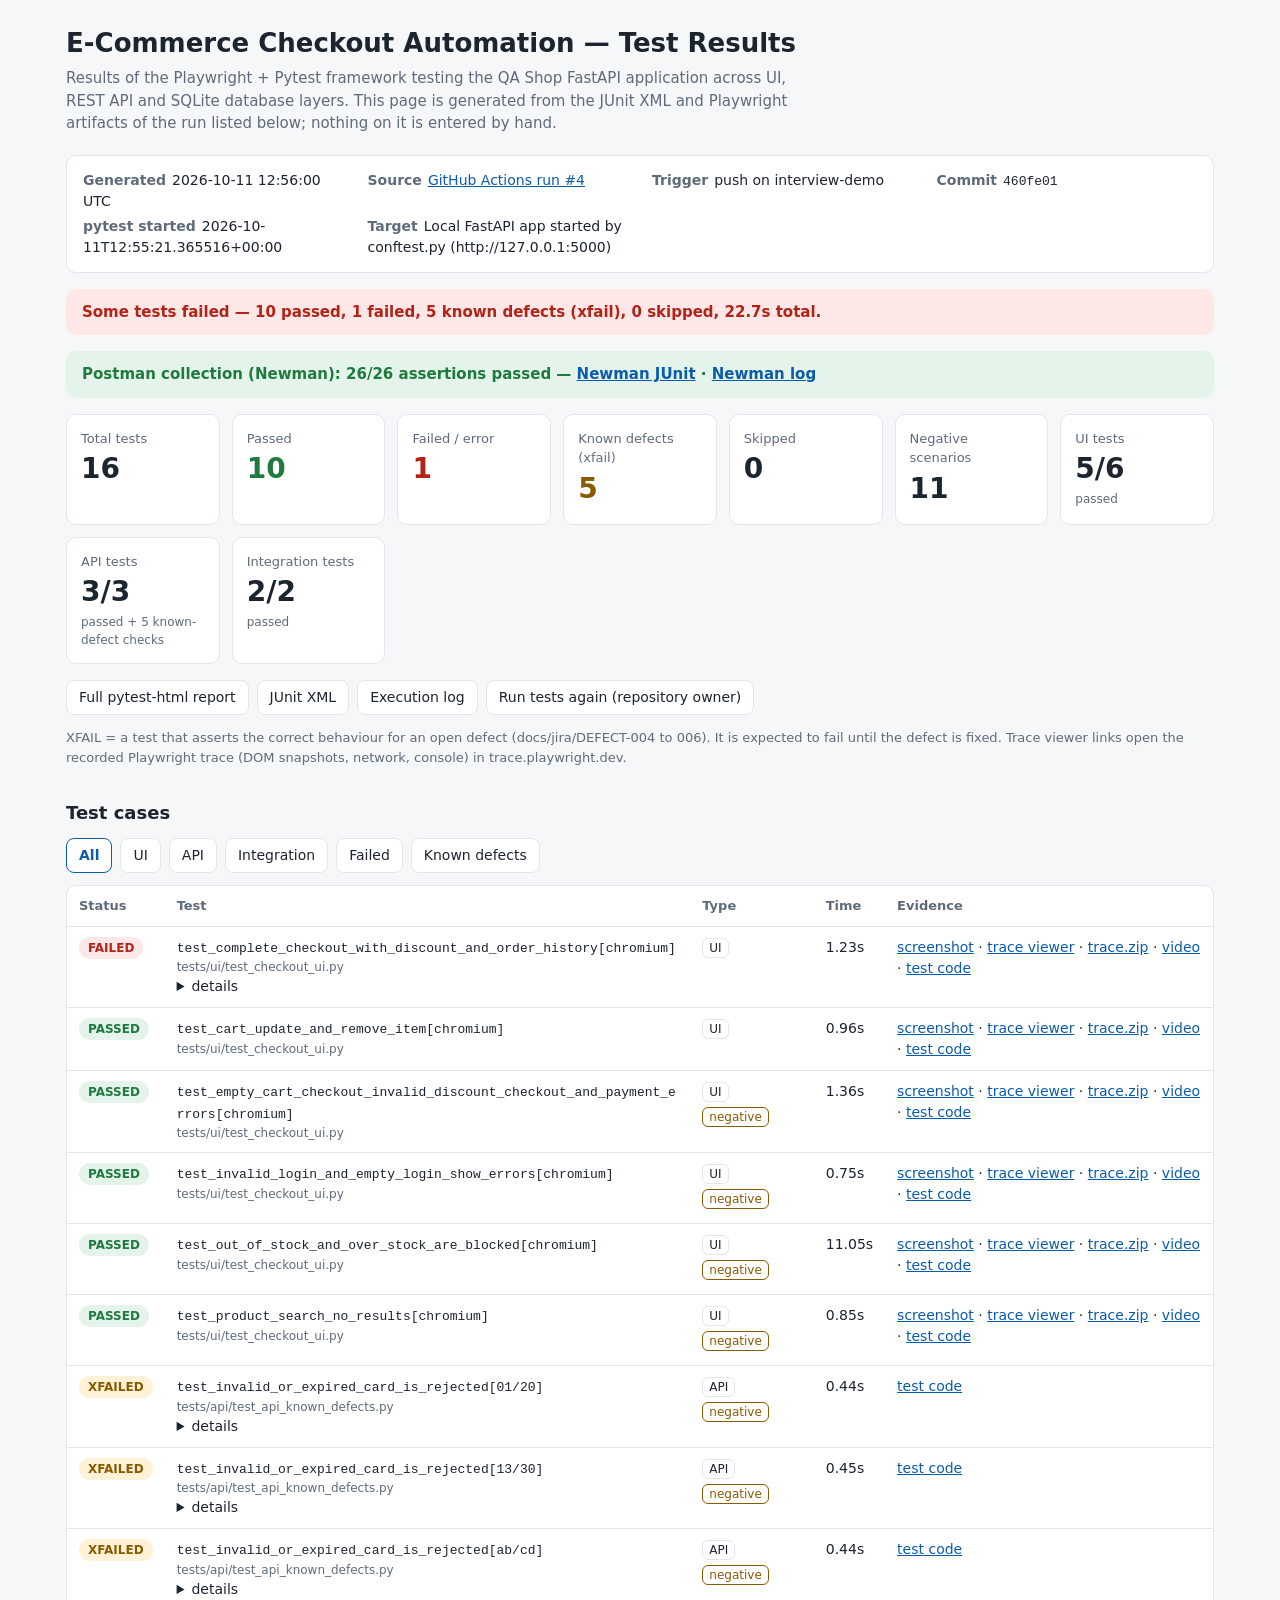
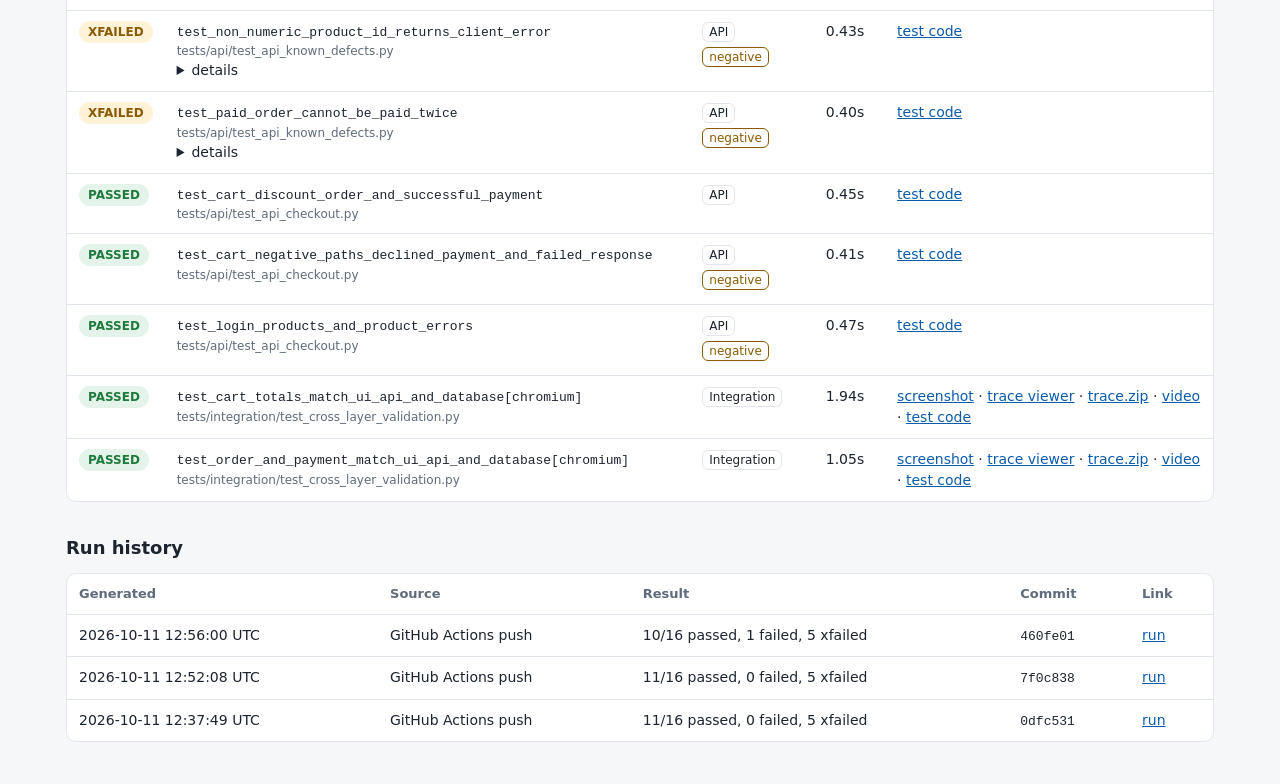
==== commit 02794aeb: "Publish QA results from run 4 460fe0173b9f0c848f3c44b09fad68ded5b236ad" ====
--- a/index.html
+++ b/index.html
@@ -51,26 +51,26 @@
   This page is generated from the JUnit XML and Playwright artifacts of the run listed below; nothing on it is entered by hand.</p>
 
   <div class="meta">
-    <div><b>Generated</b>2026-10-11 12:52:08 UTC</div>
-    <div><b>Source</b><a href="https://github.com/ayushgupta2056/E-commerce-Checkout-Automation/actions/runs/38140814793">GitHub Actions run #3</a></div>
+    <div><b>Generated</b>2026-10-11 12:56:00 UTC</div>
+    <div><b>Source</b><a href="https://github.com/ayushgupta2056/E-commerce-Checkout-Automation/actions/runs/38141086452">GitHub Actions run #4</a></div>
     <div><b>Trigger</b>push on interview-demo</div>
-    <div><b>Commit</b><code>7f0c838</code></div>
-    <div><b>pytest started</b>2026-10-11T12:51:26.616602+00:00</div>
+    <div><b>Commit</b><code>460fe01</code></div>
+    <div><b>pytest started</b>2026-10-11T12:55:21.365516+00:00</div>
     <div><b>Target</b>Local FastAPI app started by conftest.py (http://127.0.0.1:5000)</div>
   </div>
 
-  <div class="banner passed">All executed tests passed — 11 passed, 0 failed, 5 known defects (xfail), 0 skipped, 29.3s total.</div>
+  <div class="banner failed">Some tests failed — 10 passed, 1 failed, 5 known defects (xfail), 0 skipped, 22.7s total.</div>
 
-  <div class="banner passed">Postman collection (Newman): 26/26 requests passed all assertions — <a href="newman.xml">Newman JUnit</a> · <a href="newman.log">Newman log</a></div>
+  <div class="banner passed">Postman collection (Newman): 26/26 assertions passed — <a href="newman.xml">Newman JUnit</a> · <a href="newman.log">Newman log</a></div>
 
   <div class="cards">
     <div class="card"><div class="label">Total tests</div><div class="value">16</div></div>
-    <div class="card passed"><div class="label">Passed</div><div class="value">11</div></div>
-    <div class="card failed"><div class="label">Failed / error</div><div class="value">0</div></div>
+    <div class="card passed"><div class="label">Passed</div><div class="value">10</div></div>
+    <div class="card failed"><div class="label">Failed / error</div><div class="value">1</div></div>
     <div class="card xfailed"><div class="label">Known defects (xfail)</div><div class="value">5</div></div>
     <div class="card"><div class="label">Skipped</div><div class="value">0</div></div>
     <div class="card"><div class="label">Negative scenarios</div><div class="value">11</div></div>
-    <div class="card"><div class="label">UI tests</div><div class="value">6/6</div><div class="sub">passed</div></div><div class="card"><div class="label">API tests</div><div class="value">3/3</div><div class="sub">passed + 5 known-defect checks</div></div><div class="card"><div class="label">Integration tests</div><div class="value">2/2</div><div class="sub">passed</div></div>
+    <div class="card"><div class="label">UI tests</div><div class="value">5/6</div><div class="sub">passed</div></div><div class="card"><div class="label">API tests</div><div class="value">3/3</div><div class="sub">passed + 5 known-defect checks</div></div><div class="card"><div class="label">Integration tests</div><div class="value">2/2</div><div class="sub">passed</div></div>
   </div>
 
   <div class="links-row">
@@ -90,13 +90,49 @@
   </div>
   <div class="table-wrap"><table>
     <thead><tr><th>Status</th><th>Test</th><th>Type</th><th>Time</th><th>Evidence</th></tr></thead>
-    <tbody id="tests"><tr data-status="passed" data-category="UI"><td><span class="pill passed">PASSED</span></td><td><code>test_cart_update_and_remove_item[chromium]</code><div class="sub">tests/ui/test_checkout_ui.py</div></td><td><span class="tag">UI</span></td><td class="num">1.33s</td><td class="links"><a href="evidence/tests-ui-test-checkout-ui-py-test-cart-update-and-remove-item-chromium/test-finished-1.png" target="_blank" rel="noopener">screenshot</a> · <a href="https://trace.playwright.dev/?trace=https://ayushgupta2056.github.io/E-commerce-Checkout-Automation/evidence/tests-ui-test-checkout-ui-py-test-cart-update-and-remove-item-chromium/trace.zip" target="_blank" rel="noopener">trace viewer</a> · <a href="evidence/tests-ui-test-checkout-ui-py-test-cart-update-and-remove-item-chromium/trace.zip">trace.zip</a> · <a href="evidence/tests-ui-test-checkout-ui-py-test-cart-update-and-remove-item-chromium/video.webm" target="_blank" rel="noopener">video</a> · <a href="https://github.com/ayushgupta2056/E-commerce-Checkout-Automation/blob/7f0c83833f01de38eb7c9e83356fca506c9d3a05/tests/ui/test_checkout_ui.py#L63" target="_blank" rel="noopener">test code</a></td></tr><tr data-status="passed" data-category="UI"><td><span class="pill passed">PASSED</span></td><td><code>test_complete_checkout_with_discount_and_order_history[chromium]</code><div class="sub">tests/ui/test_checkout_ui.py</div></td><td><span class="tag">UI</span></td><td class="num">1.97s</td><td class="links"><a href="evidence/tests-ui-test-checkout-ui-py-test-complete-checkout-with-discount-and-order-history-chromium/test-finished-1.png" target="_blank" rel="noopener">screenshot</a> · <a href="https://trace.playwright.dev/?trace=https://ayushgupta2056.github.io/E-commerce-Checkout-Automation/evidence/tests-ui-test-checkout-ui-py-test-complete-checkout-with-discount-and-order-history-chromium/trace.zip" target="_blank" rel="noopener">trace viewer</a> · <a href="evidence/tests-ui-test-checkout-ui-py-test-complete-checkout-with-discount-and-order-history-chromium/trace.zip">trace.zip</a> · <a href="evidence/tests-ui-test-checkout-ui-py-test-complete-checkout-with-discount-and-order-history-chromium/video.webm" target="_blank" rel="noopener">video</a> · <a href="https://github.com/ayushgupta2056/E-commerce-Checkout-Automation/blob/7f0c83833f01de38eb7c9e83356fca506c9d3a05/tests/ui/test_checkout_ui.py#L16" target="_blank" rel="noopener">test code</a></td></tr><tr data-status="passed" data-category="UI"><td><span class="pill passed">PASSED</span></td><td><code>test_empty_cart_checkout_invalid_discount_checkout_and_payment_errors[chromium]</code><div class="sub">tests/ui/test_checkout_ui.py</div></td><td><span class="tag">UI</span><span class="tag neg">negative</span></td><td class="num">1.84s</td><td class="links"><a href="evidence/tests-ui-test-checkout-ui-py-test-empty-cart-checkout-invalid-discount-checkout-and-payment-errors-chromium/test-finished-1.png" target="_blank" rel="noopener">screenshot</a> · <a href="https://trace.playwright.dev/?trace=https://ayushgupta2056.github.io/E-commerce-Checkout-Automation/evidence/tests-ui-test-checkout-ui-py-test-empty-cart-checkout-invalid-discount-checkout-and-payment-errors-chromium/trace.zip" target="_blank" rel="noopener">trace viewer</a> · <a href="evidence/tests-ui-test-checkout-ui-py-test-empty-cart-checkout-invalid-discount-checkout-and-payment-errors-chromium/trace.zip">trace.zip</a> · <a href="evidence/tests-ui-test-checkout-ui-py-test-empty-cart-checkout-invalid-discount-checkout-and-payment-errors-chromium/video.webm" target="_blank" rel="noopener">video</a> · <a href="https://github.com/ayushgupta2056/E-commerce-Checkout-Automation/blob/7f0c83833f01de38eb7c9e83356fca506c9d3a05/tests/ui/test_checkout_ui.py#L112" target="_blank" rel="noopener">test code</a></td></tr><tr data-status="passed" data-category="UI"><td><span class="pill passed">PASSED</span></td><td><code>test_invalid_login_and_empty_login_show_errors[chromium]</code><div class="sub">tests/ui/test_checkout_ui.py</div></td><td><span class="tag">UI</span><span class="tag neg">negative</span></td><td class="num">1.03s</td><td class="links"><a href="evidence/tests-ui-test-checkout-ui-py-test-invalid-login-and-empty-login-show-errors-chromium/test-finished-1.png" target="_blank" rel="noopener">screenshot</a> · <a href="https://trace.playwright.dev/?trace=https://ayushgupta2056.github.io/E-commerce-Checkout-Automation/evidence/tests-ui-test-checkout-ui-py-test-invalid-login-and-empty-login-show-errors-chromium/trace.zip" target="_blank" rel="noopener">trace viewer</a> · <a href="evidence/tests-ui-test-checkout-ui-py-test-invalid-login-and-empty-login-show-errors-chromium/trace.zip">trace.zip</a> · <a href="evidence/tests-ui-test-checkout-ui-py-test-invalid-login-and-empty-login-show-errors-chromium/video.webm" target="_blank" rel="noopener">video</a> · <a href="https://github.com/ayushgupta2056/E-commerce-Checkout-Automation/blob/7f0c83833f01de38eb7c9e83356fca506c9d3a05/tests/ui/test_checkout_ui.py#L78" target="_blank" rel="noopener">test code</a></td></tr><tr data-status="passed" data-category="UI"><td><span class="pill passed">PASSED</span></td><td><code>test_out_of_stock_and_over_stock_are_blocked[chromium]</code><div class="sub">tests/ui/test_checkout_ui.py</div></td><td><span class="tag">UI</span><span class="tag neg">negative</span></td><td class="num">11.50s</td><td class="links"><a href="evidence/tests-ui-test-checkout-ui-py-test-out-of-stock-and-over-stock-are-blocked-chromium/test-finished-1.png" target="_blank" rel="noopener">screenshot</a> · <a href="https://trace.playwright.dev/?trace=https://ayushgupta2056.github.io/E-commerce-Checkout-Automation/evidence/tests-ui-test-checkout-ui-py-test-out-of-stock-and-over-stock-are-blocked-chromium/trace.zip" target="_blank" rel="noopener">trace viewer</a> · <a href="evidence/tests-ui-test-checkout-ui-py-test-out-of-stock-and-over-stock-are-blocked-chromium/trace.zip">trace.zip</a> · <a href="evidence/tests-ui-test-checkout-ui-py-test-out-of-stock-and-over-stock-are-blocked-chromium/video.webm" target="_blank" rel="noopener">video</a> · <a href="https://github.com/ayushgupta2056/E-commerce-Checkout-Automation/blob/7f0c83833f01de38eb7c9e83356fca506c9d3a05/tests/ui/test_checkout_ui.py#L97" target="_blank" rel="noopener">test code</a></td></tr><tr data-status="passed" data-category="UI"><td><span class="pill passed">PASSED</span></td><td><code>test_product_search_no_results[chromium]</code><div class="sub">tests/ui/test_checkout_ui.py</div></td><td><span class="tag">UI</span><span class="tag neg">negative</span></td><td class="num">1.11s</td><td class="links"><a href="evidence/tests-ui-test-checkout-ui-py-test-product-search-no-results-chromium/test-finished-1.png" target="_blank" rel="noopener">screenshot</a> · <a href="https://trace.playwright.dev/?trace=https://ayushgupta2056.github.io/E-commerce-Checkout-Automation/evidence/tests-ui-test-checkout-ui-py-test-product-search-no-results-chromium/trace.zip" target="_blank" rel="noopener">trace viewer</a> · <a href="evidence/tests-ui-test-checkout-ui-py-test-product-search-no-results-chromium/trace.zip">trace.zip</a> · <a href="evidence/tests-ui-test-checkout-ui-py-test-product-search-no-results-chromium/video.webm" target="_blank" rel="noopener">video</a> · <a href="https://github.com/ayushgupta2056/E-commerce-Checkout-Automation/blob/7f0c83833f01de38eb7c9e83356fca506c9d3a05/tests/ui/test_checkout_ui.py#L89" target="_blank" rel="noopener">test code</a></td></tr><tr data-status="xfailed" data-category="API"><td><span class="pill xfailed">XFAILED</span></td><td><code>test_invalid_or_expired_card_is_rejected[01/20]</code><div class="sub">tests/api/test_api_known_defects.py</div><details><summary>details</summary><pre>DEFECT-005: expiration date month and expiry are not validated</pre></details></td><td><span class="tag">API</span><span class="tag neg">negative</span></td><td class="num">1.55s</td><td class="links"><a href="https://github.com/ayushgupta2056/E-commerce-Checkout-Automation/blob/7f0c83833f01de38eb7c9e83356fca506c9d3a05/tests/api/test_api_known_defects.py#L31" target="_blank" rel="noopener">test code</a></td></tr><tr data-status="xfailed" data-category="API"><td><span class="pill xfailed">XFAILED</span></td><td><code>test_invalid_or_expired_card_is_rejected[13/30]</code><div class="sub">tests/api/test_api_known_defects.py</div><details><summary>details</summary><pre>DEFECT-005: expiration date month and expiry are not validated</pre></details></td><td><span class="tag">API</span><span class="tag neg">negative</span></td><td class="num">0.72s</td><td class="links"><a href="https://github.com/ayushgupta2056/E-commerce-Checkout-Automation/blob/7f0c83833f01de38eb7c9e83356fca506c9d3a05/tests/api/test_api_known_defects.py#L31" target="_blank" rel="noopener">test code</a></td></tr><tr data-status="xfailed" data-category="API"><td><span class="pill xfailed">XFAILED</span></td><td><code>test_invalid_or_expired_card_is_rejected[ab/cd]</code><div class="sub">tests/api/test_api_known_defects.py</div><details><summary>details</summary><pre>DEFECT-005: expiration date month and expiry are not validated</pre></details></td><td><span class="tag">API</span><span class="tag neg">negative</span></td><td class="num">0.81s</td><td class="links"><a href="https://github.com/ayushgupta2056/E-commerce-Checkout-Automation/blob/7f0c83833f01de38eb7c9e83356fca506c9d3a05/tests/api/test_api_known_defects.py#L31" target="_blank" rel="noopener">test code</a></td></tr><tr data-status="xfailed" data-category="API"><td><span class="pill xfailed">XFAILED</span></td><td><code>test_non_numeric_product_id_returns_client_error</code><div class="sub">tests/api/test_api_known_defects.py</div><details><summary>details</summary><pre>DEFECT-006: non-numeric product_id returns HTTP 500</pre></details></td><td><span class="tag">API</span><span class="tag neg">negative</span></td><td class="num">0.69s</td><td class="links"><a href="https://github.com/ayushgupta2056/E-commerce-Checkout-Automation/blob/7f0c83833f01de38eb7c9e83356fca506c9d3a05/tests/api/test_api_known_defects.py#L42" target="_blank" rel="noopener">test code</a></td></tr><tr data-status="xfailed" data-category="API"><td><span class="pill xfailed">XFAILED</span></td><td><code>test_paid_order_cannot_be_paid_twice</code><div class="sub">tests/api/test_api_known_defects.py</div><details><summary>details</summary><pre>DEFECT-004: an already paid order can be paid again</pre></details></td><td><span class="tag">API</span><span class="tag neg">negative</span></td><td class="num">0.70s</td><td class="links"><a href="https://github.com/ayushgupta2056/E-commerce-Checkout-Automation/blob/7f0c83833f01de38eb7c9e83356fca506c9d3a05/tests/api/test_api_known_defects.py#L15" target="_blank" rel="noopener">test code</a></td></tr><tr data-status="passed" data-category="API"><td><span class="pill passed">PASSED</span></td><td><code>test_cart_discount_order_and_successful_payment</code><div class="sub">tests/api/test_api_checkout.py</div></td><td><span class="tag">API</span></td><td class="num">0.69s</td><td class="links"><a href="https://github.com/ayushgupta2056/E-commerce-Checkout-Automation/blob/7f0c83833f01de38eb7c9e83356fca506c9d3a05/tests/api/test_api_checkout.py#L34" target="_blank" rel="noopener">test code</a></td></tr><tr data-status="passed" data-category="API"><td><span class="pill passed">PASSED</span></td><td><code>test_cart_negative_paths_declined_payment_and_failed_response</code><div class="sub">tests/api/test_api_checkout.py</div></td><td><span class="tag">API</span><span class="tag neg">negative</span></td><td class="num">0.72s</td><td class="links"><a href="https://github.com/ayushgupta2056/E-commerce-Checkout-Automation/blob/7f0c83833f01de38eb7c9e83356fca506c9d3a05/tests/api/test_api_checkout.py#L65" target="_blank" rel="noopener">test code</a></td></tr><tr data-status="passed" data-category="API"><td><span class="pill passed">PASSED</span></td><td><code>test_login_products_and_product_errors</code><div class="sub">tests/api/test_api_checkout.py</div></td><td><span class="tag">API</span><span class="tag neg">negative</span></td><td class="num">0.69s</td><td class="links"><a href="https://github.com/ayushgupta2056/E-commerce-Checkout-Automation/blob/7f0c83833f01de38eb7c9e83356fca506c9d3a05/tests/api/test_api_checkout.py#L8" target="_blank" rel="noopener">test code</a></td></tr><tr data-status="passed" data-category="Integration"><td><span class="pill passed">PASSED</span></td><td><code>test_cart_totals_match_ui_api_and_database[chromium]</code><div class="sub">tests/integration/test_cross_layer_validation.py</div></td><td><span class="tag">Integration</span></td><td class="num">2.58s</td><td class="links"><a href="evidence/tests-integration-test-cross-layer-validation-py-test-cart-totals-match-ui-api-and-database-chromium/test-finished-1.png" target="_blank" rel="noopener">screenshot</a> · <a href="https://trace.playwright.dev/?trace=https://ayushgupta2056.github.io/E-commerce-Checkout-Automation/evidence/tests-integration-test-cross-layer-validation-py-test-cart-totals-match-ui-api-and-database-chromium/trace.zip" target="_blank" rel="noopener">trace viewer</a> · <a href="evidence/tests-integration-test-cross-layer-validation-py-test-cart-totals-match-ui-api-and-database-chromium/trace.zip">trace.zip</a> · <a href="evidence/tests-integration-test-cross-layer-validation-py-test-cart-totals-match-ui-api-and-database-chromium/video.webm" target="_blank" rel="noopener">video</a> · <a href="https://github.com/ayushgupta2056/E-commerce-Checkout-Automation/blob/7f0c83833f01de38eb7c9e83356fca506c9d3a05/tests/integration/test_cross_layer_validation.py#L13" target="_blank" rel="noopener">test code</a></td></tr><tr data-status="passed" data-category="Integration"><td><span class="pill passed">PASSED</span></td><td><code>test_order_and_payment_match_ui_api_and_database[chromium]</code><div class="sub">tests/integration/test_cross_layer_validation.py</div></td><td><span class="tag">Integration</span></td><td class="num">1.42s</td><td class="links"><a href="evidence/tests-integration-test-cross-layer-validation-py-test-order-and-payment-match-ui-api-and-database-chromium/test-finished-1.png" target="_blank" rel="noopener">screenshot</a> · <a href="https://trace.playwright.dev/?trace=https://ayushgupta2056.github.io/E-commerce-Checkout-Automation/evidence/tests-integration-test-cross-layer-validation-py-test-order-and-payment-match-ui-api-and-database-chromium/trace.zip" target="_blank" rel="noopener">trace viewer</a> · <a href="evidence/tests-integration-test-cross-layer-validation-py-test-order-and-payment-match-ui-api-and-database-chromium/trace.zip">trace.zip</a> · <a href="evidence/tests-integration-test-cross-layer-validation-py-test-order-and-payment-match-ui-api-and-database-chromium/video.webm" target="_blank" rel="noopener">video</a> · <a href="https://github.com/ayushgupta2056/E-commerce-Checkout-Automation/blob/7f0c83833f01de38eb7c9e83356fca506c9d3a05/tests/integration/test_cross_layer_validation.py#L55" target="_blank" rel="noopener">test code</a></td></tr></tbody>
+    <tbody id="tests"><tr data-status="failed" data-category="UI"><td><span class="pill failed">FAILED</span></td><td><code>test_complete_checkout_with_discount_and_order_history[chromium]</code><div class="sub">tests/ui/test_checkout_ui.py</div><details><summary>details</summary><pre>page = &lt;Page url=&#x27;http://127.0.0.1:5000/cart&#x27;&gt;
+base_url = &#x27;http://127.0.0.1:5000&#x27;
+
+    @pytest.mark.ui
+    def test_complete_checkout_with_discount_and_order_history(page, base_url):
+        login = LoginPage(page, base_url)
+        login.open()
+        login.login(VALID_USER[&quot;email&quot;], VALID_USER[&quot;password&quot;])
+    
+        products = ProductsPage(page, base_url)
+        products.search(&quot;Keyboard&quot;)
+        products.expect_product_visible(PRODUCTS[&quot;keyboard&quot;])
+        products.open_product(PRODUCTS[&quot;keyboard&quot;])
+    
+        details = ProductDetailsPage(page)
+        details.expect_loaded(&quot;Mechanical Keyboard&quot;)
+        details.add_to_cart(1)
+    
+        products.open()
+        products.open_product(PRODUCTS[&quot;mouse&quot;])
+        details.add_to_cart(2)
+    
+        cart = CartPage(page, base_url)
+        cart.expect_item(PRODUCTS[&quot;keyboard&quot;])
+        cart.expect_item(PRODUCTS[&quot;mouse&quot;])
+        cart.update_quantity(PRODUCTS[&quot;mouse&quot;], 3)
+        cart.apply_discount(&quot;SAVE10&quot;)
+    
+        expected = calculate_totals(79.99 + (24.99 * 3), &quot;SAVE10&quot;)
+        assert cart.amount(&quot;subtotal&quot;) == expected[&quot;subtotal&quot;]
+        assert cart.amount(&quot;tax&quot;) == expected[&quot;tax&quot;]
+&gt;       assert cart.amount(&quot;discount&quot;) == expected[&quot;discount&quot;]
+E       AssertionError: assert 0.0 == 15.5
+E        +  where 0.0 = amount(&#x27;discount&#x27;)
+E        +    where amount = &lt;pages.cart_page.CartPage object at 0x7f15bea23830&gt;.amount
+
+tests/ui/test_checkout_ui.py:43: AssertionError</pre></details></td><td><span class="tag">UI</span></td><td class="num">1.23s</td><td class="links"><a href="evidence/tests-ui-test-checkout-ui-py-test-complete-checkout-with-discount-and-order-history-chromium/test-failed-1.png" target="_blank" rel="noopener">screenshot</a> · <a href="https://trace.playwright.dev/?trace=https://ayushgupta2056.github.io/E-commerce-Checkout-Automation/evidence/tests-ui-test-checkout-ui-py-test-complete-checkout-with-discount-and-order-history-chromium/trace.zip" target="_blank" rel="noopener">trace viewer</a> · <a href="evidence/tests-ui-test-checkout-ui-py-test-complete-checkout-with-discount-and-order-history-chromium/trace.zip">trace.zip</a> · <a href="evidence/tests-ui-test-checkout-ui-py-test-complete-checkout-with-discount-and-order-history-chromium/video.webm" target="_blank" rel="noopener">video</a> · <a href="https://github.com/ayushgupta2056/E-commerce-Checkout-Automation/blob/460fe0173b9f0c848f3c44b09fad68ded5b236ad/tests/ui/test_checkout_ui.py#L16" target="_blank" rel="noopener">test code</a></td></tr><tr data-status="passed" data-category="UI"><td><span class="pill passed">PASSED</span></td><td><code>test_cart_update_and_remove_item[chromium]</code><div class="sub">tests/ui/test_checkout_ui.py</div></td><td><span class="tag">UI</span></td><td class="num">0.96s</td><td class="links"><a href="evidence/tests-ui-test-checkout-ui-py-test-cart-update-and-remove-item-chromium/test-finished-1.png" target="_blank" rel="noopener">screenshot</a> · <a href="https://trace.playwright.dev/?trace=https://ayushgupta2056.github.io/E-commerce-Checkout-Automation/evidence/tests-ui-test-checkout-ui-py-test-cart-update-and-remove-item-chromium/trace.zip" target="_blank" rel="noopener">trace viewer</a> · <a href="evidence/tests-ui-test-checkout-ui-py-test-cart-update-and-remove-item-chromium/trace.zip">trace.zip</a> · <a href="evidence/tests-ui-test-checkout-ui-py-test-cart-update-and-remove-item-chromium/video.webm" target="_blank" rel="noopener">video</a> · <a href="https://github.com/ayushgupta2056/E-commerce-Checkout-Automation/blob/460fe0173b9f0c848f3c44b09fad68ded5b236ad/tests/ui/test_checkout_ui.py#L63" target="_blank" rel="noopener">test code</a></td></tr><tr data-status="passed" data-category="UI"><td><span class="pill passed">PASSED</span></td><td><code>test_empty_cart_checkout_invalid_discount_checkout_and_payment_errors[chromium]</code><div class="sub">tests/ui/test_checkout_ui.py</div></td><td><span class="tag">UI</span><span class="tag neg">negative</span></td><td class="num">1.36s</td><td class="links"><a href="evidence/tests-ui-test-checkout-ui-py-test-empty-cart-checkout-invalid-discount-checkout-and-payment-errors-chromium/test-finished-1.png" target="_blank" rel="noopener">screenshot</a> · <a href="https://trace.playwright.dev/?trace=https://ayushgupta2056.github.io/E-commerce-Checkout-Automation/evidence/tests-ui-test-checkout-ui-py-test-empty-cart-checkout-invalid-discount-checkout-and-payment-errors-chromium/trace.zip" target="_blank" rel="noopener">trace viewer</a> · <a href="evidence/tests-ui-test-checkout-ui-py-test-empty-cart-checkout-invalid-discount-checkout-and-payment-errors-chromium/trace.zip">trace.zip</a> · <a href="evidence/tests-ui-test-checkout-ui-py-test-empty-cart-checkout-invalid-discount-checkout-and-payment-errors-chromium/video.webm" target="_blank" rel="noopener">video</a> · <a href="https://github.com/ayushgupta2056/E-commerce-Checkout-Automation/blob/460fe0173b9f0c848f3c44b09fad68ded5b236ad/tests/ui/test_checkout_ui.py#L112" target="_blank" rel="noopener">test code</a></td></tr><tr data-status="passed" data-category="UI"><td><span class="pill passed">PASSED</span></td><td><code>test_invalid_login_and_empty_login_show_errors[chromium]</code><div class="sub">tests/ui/test_checkout_ui.py</div></td><td><span class="tag">UI</span><span class="tag neg">negative</span></td><td class="num">0.75s</td><td class="links"><a href="evidence/tests-ui-test-checkout-ui-py-test-invalid-login-and-empty-login-show-errors-chromium/test-finished-1.png" target="_blank" rel="noopener">screenshot</a> · <a href="https://trace.playwright.dev/?trace=https://ayushgupta2056.github.io/E-commerce-Checkout-Automation/evidence/tests-ui-test-checkout-ui-py-test-invalid-login-and-empty-login-show-errors-chromium/trace.zip" target="_blank" rel="noopener">trace viewer</a> · <a href="evidence/tests-ui-test-checkout-ui-py-test-invalid-login-and-empty-login-show-errors-chromium/trace.zip">trace.zip</a> · <a href="evidence/tests-ui-test-checkout-ui-py-test-invalid-login-and-empty-login-show-errors-chromium/video.webm" target="_blank" rel="noopener">video</a> · <a href="https://github.com/ayushgupta2056/E-commerce-Checkout-Automation/blob/460fe0173b9f0c848f3c44b09fad68ded5b236ad/tests/ui/test_checkout_ui.py#L78" target="_blank" rel="noopener">test code</a></td></tr><tr data-status="passed" data-category="UI"><td><span class="pill passed">PASSED</span></td><td><code>test_out_of_stock_and_over_stock_are_blocked[chromium]</code><div class="sub">tests/ui/test_checkout_ui.py</div></td><td><span class="tag">UI</span><span class="tag neg">negative</span></td><td class="num">11.05s</td><td class="links"><a href="evidence/tests-ui-test-checkout-ui-py-test-out-of-stock-and-over-stock-are-blocked-chromium/test-finished-1.png" target="_blank" rel="noopener">screenshot</a> · <a href="https://trace.playwright.dev/?trace=https://ayushgupta2056.github.io/E-commerce-Checkout-Automation/evidence/tests-ui-test-checkout-ui-py-test-out-of-stock-and-over-stock-are-blocked-chromium/trace.zip" target="_blank" rel="noopener">trace viewer</a> · <a href="evidence/tests-ui-test-checkout-ui-py-test-out-of-stock-and-over-stock-are-blocked-chromium/trace.zip">trace.zip</a> · <a href="evidence/tests-ui-test-checkout-ui-py-test-out-of-stock-and-over-stock-are-blocked-chromium/video.webm" target="_blank" rel="noopener">video</a> · <a href="https://github.com/ayushgupta2056/E-commerce-Checkout-Automation/blob/460fe0173b9f0c848f3c44b09fad68ded5b236ad/tests/ui/test_checkout_ui.py#L97" target="_blank" rel="noopener">test code</a></td></tr><tr data-status="passed" data-category="UI"><td><span class="pill passed">PASSED</span></td><td><code>test_product_search_no_results[chromium]</code><div class="sub">tests/ui/test_checkout_ui.py</div></td><td><span class="tag">UI</span><span class="tag neg">negative</span></td><td class="num">0.85s</td><td class="links"><a href="evidence/tests-ui-test-checkout-ui-py-test-product-search-no-results-chromium/test-finished-1.png" target="_blank" rel="noopener">screenshot</a> · <a href="https://trace.playwright.dev/?trace=https://ayushgupta2056.github.io/E-commerce-Checkout-Automation/evidence/tests-ui-test-checkout-ui-py-test-product-search-no-results-chromium/trace.zip" target="_blank" rel="noopener">trace viewer</a> · <a href="evidence/tests-ui-test-checkout-ui-py-test-product-search-no-results-chromium/trace.zip">trace.zip</a> · <a href="evidence/tests-ui-test-checkout-ui-py-test-product-search-no-results-chromium/video.webm" target="_blank" rel="noopener">video</a> · <a href="https://github.com/ayushgupta2056/E-commerce-Checkout-Automation/blob/460fe0173b9f0c848f3c44b09fad68ded5b236ad/tests/ui/test_checkout_ui.py#L89" target="_blank" rel="noopener">test code</a></td></tr><tr data-status="xfailed" data-category="API"><td><span class="pill xfailed">XFAILED</span></td><td><code>test_invalid_or_expired_card_is_rejected[01/20]</code><div class="sub">tests/api/test_api_known_defects.py</div><details><summary>details</summary><pre>DEFECT-005: expiration date month and expiry are not validated</pre></details></td><td><span class="tag">API</span><span class="tag neg">negative</span></td><td class="num">0.44s</td><td class="links"><a href="https://github.com/ayushgupta2056/E-commerce-Checkout-Automation/blob/460fe0173b9f0c848f3c44b09fad68ded5b236ad/tests/api/test_api_known_defects.py#L31" target="_blank" rel="noopener">test code</a></td></tr><tr data-status="xfailed" data-category="API"><td><span class="pill xfailed">XFAILED</span></td><td><code>test_invalid_or_expired_card_is_rejected[13/30]</code><div class="sub">tests/api/test_api_known_defects.py</div><details><summary>details</summary><pre>DEFECT-005: expiration date month and expiry are not validated</pre></details></td><td><span class="tag">API</span><span class="tag neg">negative</span></td><td class="num">0.45s</td><td class="links"><a href="https://github.com/ayushgupta2056/E-commerce-Checkout-Automation/blob/460fe0173b9f0c848f3c44b09fad68ded5b236ad/tests/api/test_api_known_defects.py#L31" target="_blank" rel="noopener">test code</a></td></tr><tr data-status="xfailed" data-category="API"><td><span class="pill xfailed">XFAILED</span></td><td><code>test_invalid_or_expired_card_is_rejected[ab/cd]</code><div class="sub">tests/api/test_api_known_defects.py</div><details><summary>details</summary><pre>DEFECT-005: expiration date month and expiry are not validated</pre></details></td><td><span class="tag">API</span><span class="tag neg">negative</span></td><td class="num">0.44s</td><td class="links"><a href="https://github.com/ayushgupta2056/E-commerce-Checkout-Automation/blob/460fe0173b9f0c848f3c44b09fad68ded5b236ad/tests/api/test_api_known_defects.py#L31" target="_blank" rel="noopener">test code</a></td></tr><tr data-status="xfailed" data-category="API"><td><span class="pill xfailed">XFAILED</span></td><td><code>test_non_numeric_product_id_returns_client_error</code><div class="sub">tests/api/test_api_known_defects.py</div><details><summary>details</summary><pre>DEFECT-006: non-numeric product_id returns HTTP 500</pre></details></td><td><span class="tag">API</span><span class="tag neg">negative</span></td><td class="num">0.43s</td><td class="links"><a href="https://github.com/ayushgupta2056/E-commerce-Checkout-Automation/blob/460fe0173b9f0c848f3c44b09fad68ded5b236ad/tests/api/test_api_known_defects.py#L42" target="_blank" rel="noopener">test code</a></td></tr><tr data-status="xfailed" data-category="API"><td><span class="pill xfailed">XFAILED</span></td><td><code>test_paid_order_cannot_be_paid_twice</code><div class="sub">tests/api/test_api_known_defects.py</div><details><summary>details</summary><pre>DEFECT-004: an already paid order can be paid again</pre></details></td><td><span class="tag">API</span><span class="tag neg">negative</span></td><td class="num">0.40s</td><td class="links"><a href="https://github.com/ayushgupta2056/E-commerce-Checkout-Automation/blob/460fe0173b9f0c848f3c44b09fad68ded5b236ad/tests/api/test_api_known_defects.py#L15" target="_blank" rel="noopener">test code</a></td></tr><tr data-status="passed" data-category="API"><td><span class="pill passed">PASSED</span></td><td><code>test_cart_discount_order_and_successful_payment</code><div class="sub">tests/api/test_api_checkout.py</div></td><td><span class="tag">API</span></td><td class="num">0.45s</td><td class="links"><a href="https://github.com/ayushgupta2056/E-commerce-Checkout-Automation/blob/460fe0173b9f0c848f3c44b09fad68ded5b236ad/tests/api/test_api_checkout.py#L34" target="_blank" rel="noopener">test code</a></td></tr><tr data-status="passed" data-category="API"><td><span class="pill passed">PASSED</span></td><td><code>test_cart_negative_paths_declined_payment_and_failed_response</code><div class="sub">tests/api/test_api_checkout.py</div></td><td><span class="tag">API</span><span class="tag neg">negative</span></td><td class="num">0.41s</td><td class="links"><a href="https://github.com/ayushgupta2056/E-commerce-Checkout-Automation/blob/460fe0173b9f0c848f3c44b09fad68ded5b236ad/tests/api/test_api_checkout.py#L65" target="_blank" rel="noopener">test code</a></td></tr><tr data-status="passed" data-category="API"><td><span class="pill passed">PASSED</span></td><td><code>test_login_products_and_product_errors</code><div class="sub">tests/api/test_api_checkout.py</div></td><td><span class="tag">API</span><span class="tag neg">negative</span></td><td class="num">0.47s</td><td class="links"><a href="https://github.com/ayushgupta2056/E-commerce-Checkout-Automation/blob/460fe0173b9f0c848f3c44b09fad68ded5b236ad/tests/api/test_api_checkout.py#L8" target="_blank" rel="noopener">test code</a></td></tr><tr data-status="passed" data-category="Integration"><td><span class="pill passed">PASSED</span></td><td><code>test_cart_totals_match_ui_api_and_database[chromium]</code><div class="sub">tests/integration/test_cross_layer_validation.py</div></td><td><span class="tag">Integration</span></td><td class="num">1.94s</td><td class="links"><a href="evidence/tests-integration-test-cross-layer-validation-py-test-cart-totals-match-ui-api-and-database-chromium/test-finished-1.png" target="_blank" rel="noopener">screenshot</a> · <a href="https://trace.playwright.dev/?trace=https://ayushgupta2056.github.io/E-commerce-Checkout-Automation/evidence/tests-integration-test-cross-layer-validation-py-test-cart-totals-match-ui-api-and-database-chromium/trace.zip" target="_blank" rel="noopener">trace viewer</a> · <a href="evidence/tests-integration-test-cross-layer-validation-py-test-cart-totals-match-ui-api-and-database-chromium/trace.zip">trace.zip</a> · <a href="evidence/tests-integration-test-cross-layer-validation-py-test-cart-totals-match-ui-api-and-database-chromium/video.webm" target="_blank" rel="noopener">video</a> · <a href="https://github.com/ayushgupta2056/E-commerce-Checkout-Automation/blob/460fe0173b9f0c848f3c44b09fad68ded5b236ad/tests/integration/test_cross_layer_validation.py#L13" target="_blank" rel="noopener">test code</a></td></tr><tr data-status="passed" data-category="Integration"><td><span class="pill passed">PASSED</span></td><td><code>test_order_and_payment_match_ui_api_and_database[chromium]</code><div class="sub">tests/integration/test_cross_layer_validation.py</div></td><td><span class="tag">Integration</span></td><td class="num">1.05s</td><td class="links"><a href="evidence/tests-integration-test-cross-layer-validation-py-test-order-and-payment-match-ui-api-and-database-chromium/test-finished-1.png" target="_blank" rel="noopener">screenshot</a> · <a href="https://trace.playwright.dev/?trace=https://ayushgupta2056.github.io/E-commerce-Checkout-Automation/evidence/tests-integration-test-cross-layer-validation-py-test-order-and-payment-match-ui-api-and-database-chromium/trace.zip" target="_blank" rel="noopener">trace viewer</a> · <a href="evidence/tests-integration-test-cross-layer-validation-py-test-order-and-payment-match-ui-api-and-database-chromium/trace.zip">trace.zip</a> · <a href="evidence/tests-integration-test-cross-layer-validation-py-test-order-and-payment-match-ui-api-and-database-chromium/video.webm" target="_blank" rel="noopener">video</a> · <a href="https://github.com/ayushgupta2056/E-commerce-Checkout-Automation/blob/460fe0173b9f0c848f3c44b09fad68ded5b236ad/tests/integration/test_cross_layer_validation.py#L55" target="_blank" rel="noopener">test code</a></td></tr></tbody>
   </table></div>
 
   <h2>Run history</h2>
   <div class="table-wrap"><table>
     <thead><tr><th>Generated</th><th>Source</th><th>Result</th><th>Commit</th><th>Link</th></tr></thead>
-    <tbody><tr><td>2026-10-11 12:52:08 UTC</td><td>GitHub Actions push</td><td>11/16 passed, 0 failed, 5 xfailed</td><td><code>7f0c838</code></td><td><a href="https://github.com/ayushgupta2056/E-commerce-Checkout-Automation/actions/runs/38140814793">run</a></td></tr><tr><td>2026-10-11 12:37:49 UTC</td><td>GitHub Actions push</td><td>11/16 passed, 0 failed, 5 xfailed</td><td><code>0dfc531</code></td><td><a href="https://github.com/ayushgupta2056/E-commerce-Checkout-Automation/actions/runs/38139917711">run</a></td></tr></tbody>
+    <tbody><tr><td>2026-10-11 12:56:00 UTC</td><td>GitHub Actions push</td><td>10/16 passed, 1 failed, 5 xfailed</td><td><code>460fe01</code></td><td><a href="https://github.com/ayushgupta2056/E-commerce-Checkout-Automation/actions/runs/38141086452">run</a></td></tr><tr><td>2026-10-11 12:52:08 UTC</td><td>GitHub Actions push</td><td>11/16 passed, 0 failed, 5 xfailed</td><td><code>7f0c838</code></td><td><a href="https://github.com/ayushgupta2056/E-commerce-Checkout-Automation/actions/runs/38140814793">run</a></td></tr><tr><td>2026-10-11 12:37:49 UTC</td><td>GitHub Actions push</td><td>11/16 passed, 0 failed, 5 xfailed</td><td><code>0dfc531</code></td><td><a href="https://github.com/ayushgupta2056/E-commerce-Checkout-Automation/actions/runs/38139917711">run</a></td></tr></tbody>
   </table></div>
 </div>
 <script>
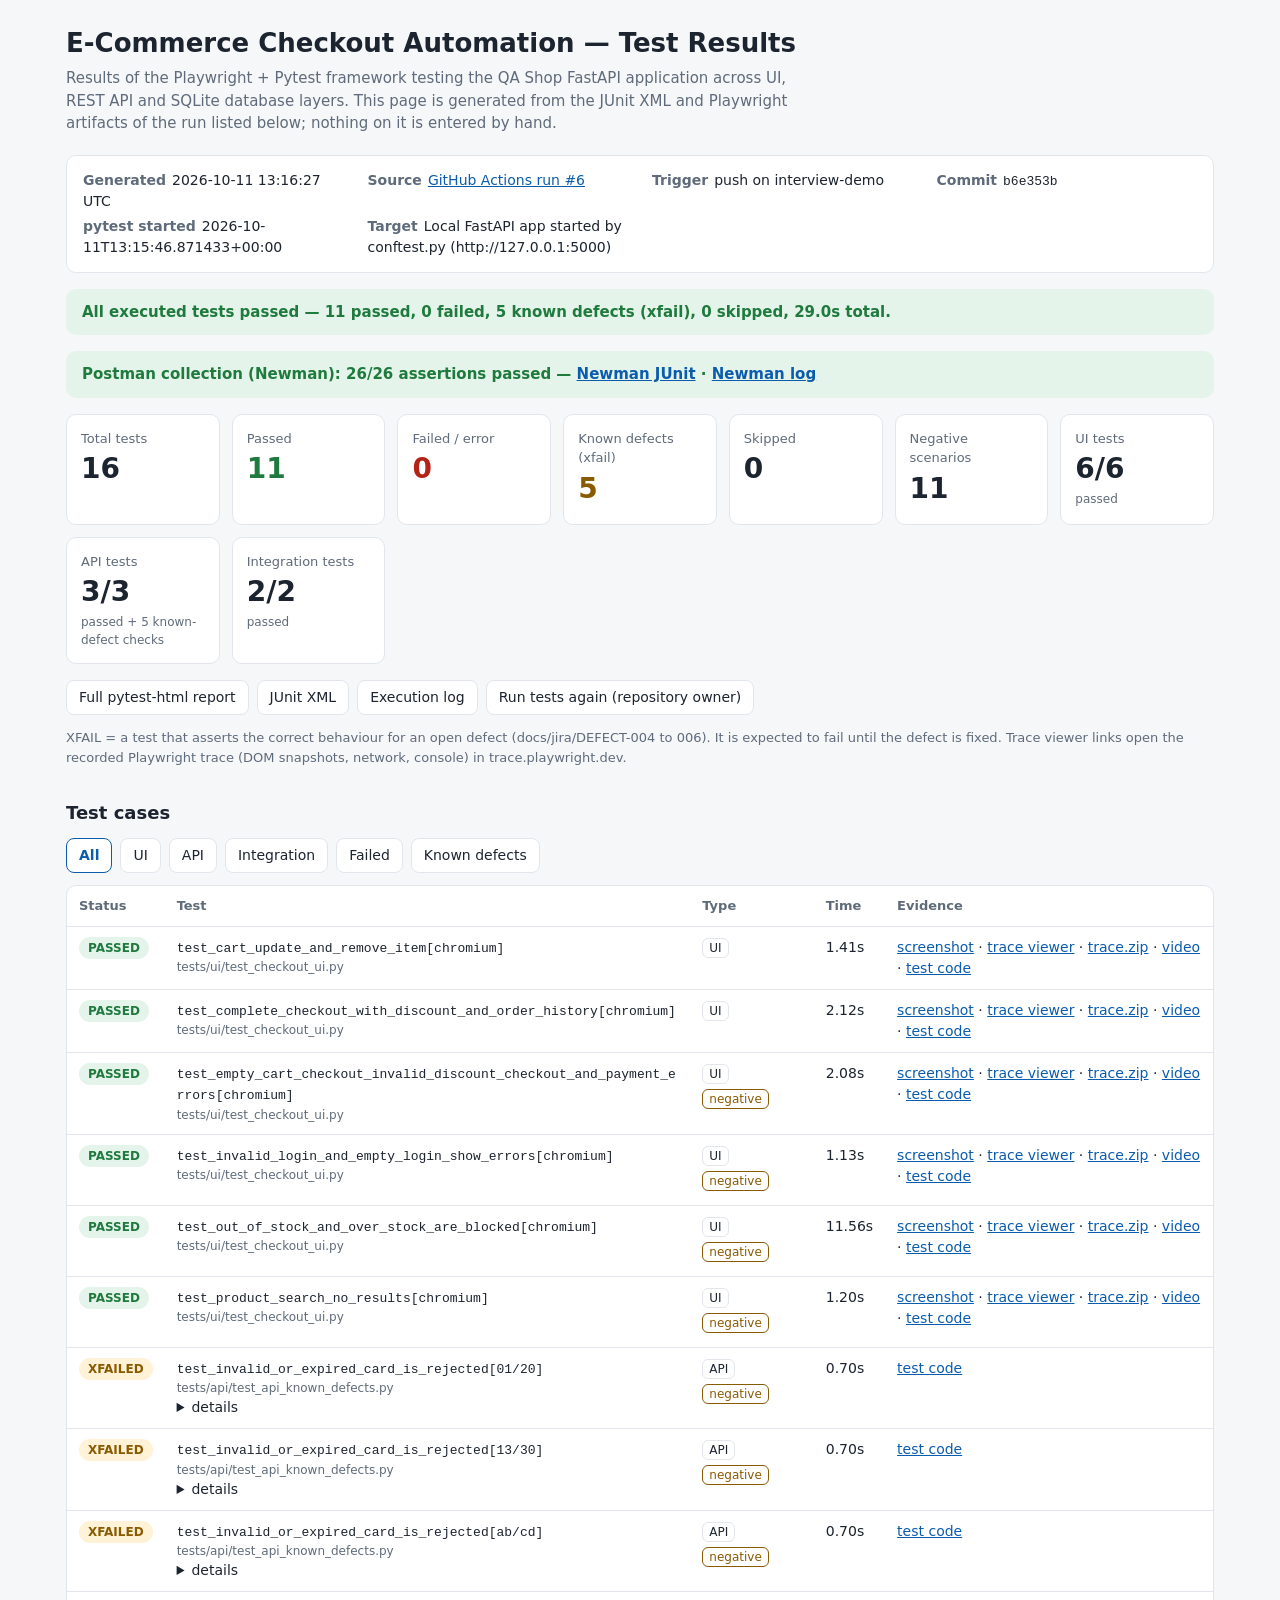
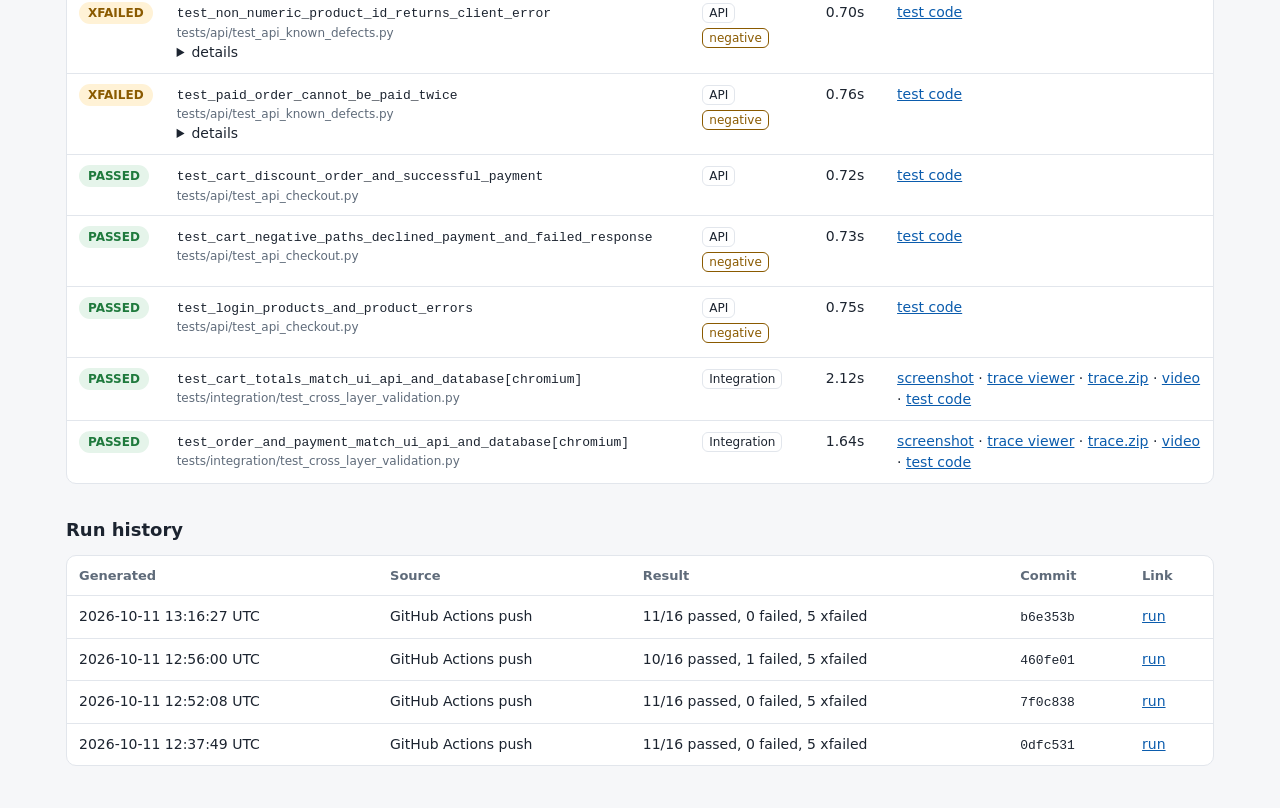
==== commit e5d9bb00: "Publish QA results from run 6 b6e353b896a81050a74e477670a973c24fa66e0e" ====
--- a/index.html
+++ b/index.html
@@ -51,26 +51,26 @@
   This page is generated from the JUnit XML and Playwright artifacts of the run listed below; nothing on it is entered by hand.</p>
 
   <div class="meta">
-    <div><b>Generated</b>2026-10-11 12:56:00 UTC</div>
-    <div><b>Source</b><a href="https://github.com/ayushgupta2056/E-commerce-Checkout-Automation/actions/runs/38141086452">GitHub Actions run #4</a></div>
+    <div><b>Generated</b>2026-10-11 13:16:27 UTC</div>
+    <div><b>Source</b><a href="https://github.com/ayushgupta2056/E-commerce-Checkout-Automation/actions/runs/38142429084">GitHub Actions run #6</a></div>
     <div><b>Trigger</b>push on interview-demo</div>
-    <div><b>Commit</b><code>460fe01</code></div>
-    <div><b>pytest started</b>2026-10-11T12:55:21.365516+00:00</div>
+    <div><b>Commit</b><code>b6e353b</code></div>
+    <div><b>pytest started</b>2026-10-11T13:15:46.871433+00:00</div>
     <div><b>Target</b>Local FastAPI app started by conftest.py (http://127.0.0.1:5000)</div>
   </div>
 
-  <div class="banner failed">Some tests failed — 10 passed, 1 failed, 5 known defects (xfail), 0 skipped, 22.7s total.</div>
+  <div class="banner passed">All executed tests passed — 11 passed, 0 failed, 5 known defects (xfail), 0 skipped, 29.0s total.</div>
 
   <div class="banner passed">Postman collection (Newman): 26/26 assertions passed — <a href="newman.xml">Newman JUnit</a> · <a href="newman.log">Newman log</a></div>
 
   <div class="cards">
     <div class="card"><div class="label">Total tests</div><div class="value">16</div></div>
-    <div class="card passed"><div class="label">Passed</div><div class="value">10</div></div>
-    <div class="card failed"><div class="label">Failed / error</div><div class="value">1</div></div>
+    <div class="card passed"><div class="label">Passed</div><div class="value">11</div></div>
+    <div class="card failed"><div class="label">Failed / error</div><div class="value">0</div></div>
     <div class="card xfailed"><div class="label">Known defects (xfail)</div><div class="value">5</div></div>
     <div class="card"><div class="label">Skipped</div><div class="value">0</div></div>
     <div class="card"><div class="label">Negative scenarios</div><div class="value">11</div></div>
-    <div class="card"><div class="label">UI tests</div><div class="value">5/6</div><div class="sub">passed</div></div><div class="card"><div class="label">API tests</div><div class="value">3/3</div><div class="sub">passed + 5 known-defect checks</div></div><div class="card"><div class="label">Integration tests</div><div class="value">2/2</div><div class="sub">passed</div></div>
+    <div class="card"><div class="label">UI tests</div><div class="value">6/6</div><div class="sub">passed</div></div><div class="card"><div class="label">API tests</div><div class="value">3/3</div><div class="sub">passed + 5 known-defect checks</div></div><div class="card"><div class="label">Integration tests</div><div class="value">2/2</div><div class="sub">passed</div></div>
   </div>
 
   <div class="links-row">
@@ -90,49 +90,13 @@
   </div>
   <div class="table-wrap"><table>
     <thead><tr><th>Status</th><th>Test</th><th>Type</th><th>Time</th><th>Evidence</th></tr></thead>
-    <tbody id="tests"><tr data-status="failed" data-category="UI"><td><span class="pill failed">FAILED</span></td><td><code>test_complete_checkout_with_discount_and_order_history[chromium]</code><div class="sub">tests/ui/test_checkout_ui.py</div><details><summary>details</summary><pre>page = &lt;Page url=&#x27;http://127.0.0.1:5000/cart&#x27;&gt;
-base_url = &#x27;http://127.0.0.1:5000&#x27;
-
-    @pytest.mark.ui
-    def test_complete_checkout_with_discount_and_order_history(page, base_url):
-        login = LoginPage(page, base_url)
-        login.open()
-        login.login(VALID_USER[&quot;email&quot;], VALID_USER[&quot;password&quot;])
-    
-        products = ProductsPage(page, base_url)
-        products.search(&quot;Keyboard&quot;)
-        products.expect_product_visible(PRODUCTS[&quot;keyboard&quot;])
-        products.open_product(PRODUCTS[&quot;keyboard&quot;])
-    
-        details = ProductDetailsPage(page)
-        details.expect_loaded(&quot;Mechanical Keyboard&quot;)
-        details.add_to_cart(1)
-    
-        products.open()
-        products.open_product(PRODUCTS[&quot;mouse&quot;])
-        details.add_to_cart(2)
-    
-        cart = CartPage(page, base_url)
-        cart.expect_item(PRODUCTS[&quot;keyboard&quot;])
-        cart.expect_item(PRODUCTS[&quot;mouse&quot;])
-        cart.update_quantity(PRODUCTS[&quot;mouse&quot;], 3)
-        cart.apply_discount(&quot;SAVE10&quot;)
-    
-        expected = calculate_totals(79.99 + (24.99 * 3), &quot;SAVE10&quot;)
-        assert cart.amount(&quot;subtotal&quot;) == expected[&quot;subtotal&quot;]
-        assert cart.amount(&quot;tax&quot;) == expected[&quot;tax&quot;]
-&gt;       assert cart.amount(&quot;discount&quot;) == expected[&quot;discount&quot;]
-E       AssertionError: assert 0.0 == 15.5
-E        +  where 0.0 = amount(&#x27;discount&#x27;)
-E        +    where amount = &lt;pages.cart_page.CartPage object at 0x7f15bea23830&gt;.amount
-
-tests/ui/test_checkout_ui.py:43: AssertionError</pre></details></td><td><span class="tag">UI</span></td><td class="num">1.23s</td><td class="links"><a href="evidence/tests-ui-test-checkout-ui-py-test-complete-checkout-with-discount-and-order-history-chromium/test-failed-1.png" target="_blank" rel="noopener">screenshot</a> · <a href="https://trace.playwright.dev/?trace=https://ayushgupta2056.github.io/E-commerce-Checkout-Automation/evidence/tests-ui-test-checkout-ui-py-test-complete-checkout-with-discount-and-order-history-chromium/trace.zip" target="_blank" rel="noopener">trace viewer</a> · <a href="evidence/tests-ui-test-checkout-ui-py-test-complete-checkout-with-discount-and-order-history-chromium/trace.zip">trace.zip</a> · <a href="evidence/tests-ui-test-checkout-ui-py-test-complete-checkout-with-discount-and-order-history-chromium/video.webm" target="_blank" rel="noopener">video</a> · <a href="https://github.com/ayushgupta2056/E-commerce-Checkout-Automation/blob/460fe0173b9f0c848f3c44b09fad68ded5b236ad/tests/ui/test_checkout_ui.py#L16" target="_blank" rel="noopener">test code</a></td></tr><tr data-status="passed" data-category="UI"><td><span class="pill passed">PASSED</span></td><td><code>test_cart_update_and_remove_item[chromium]</code><div class="sub">tests/ui/test_checkout_ui.py</div></td><td><span class="tag">UI</span></td><td class="num">0.96s</td><td class="links"><a href="evidence/tests-ui-test-checkout-ui-py-test-cart-update-and-remove-item-chromium/test-finished-1.png" target="_blank" rel="noopener">screenshot</a> · <a href="https://trace.playwright.dev/?trace=https://ayushgupta2056.github.io/E-commerce-Checkout-Automation/evidence/tests-ui-test-checkout-ui-py-test-cart-update-and-remove-item-chromium/trace.zip" target="_blank" rel="noopener">trace viewer</a> · <a href="evidence/tests-ui-test-checkout-ui-py-test-cart-update-and-remove-item-chromium/trace.zip">trace.zip</a> · <a href="evidence/tests-ui-test-checkout-ui-py-test-cart-update-and-remove-item-chromium/video.webm" target="_blank" rel="noopener">video</a> · <a href="https://github.com/ayushgupta2056/E-commerce-Checkout-Automation/blob/460fe0173b9f0c848f3c44b09fad68ded5b236ad/tests/ui/test_checkout_ui.py#L63" target="_blank" rel="noopener">test code</a></td></tr><tr data-status="passed" data-category="UI"><td><span class="pill passed">PASSED</span></td><td><code>test_empty_cart_checkout_invalid_discount_checkout_and_payment_errors[chromium]</code><div class="sub">tests/ui/test_checkout_ui.py</div></td><td><span class="tag">UI</span><span class="tag neg">negative</span></td><td class="num">1.36s</td><td class="links"><a href="evidence/tests-ui-test-checkout-ui-py-test-empty-cart-checkout-invalid-discount-checkout-and-payment-errors-chromium/test-finished-1.png" target="_blank" rel="noopener">screenshot</a> · <a href="https://trace.playwright.dev/?trace=https://ayushgupta2056.github.io/E-commerce-Checkout-Automation/evidence/tests-ui-test-checkout-ui-py-test-empty-cart-checkout-invalid-discount-checkout-and-payment-errors-chromium/trace.zip" target="_blank" rel="noopener">trace viewer</a> · <a href="evidence/tests-ui-test-checkout-ui-py-test-empty-cart-checkout-invalid-discount-checkout-and-payment-errors-chromium/trace.zip">trace.zip</a> · <a href="evidence/tests-ui-test-checkout-ui-py-test-empty-cart-checkout-invalid-discount-checkout-and-payment-errors-chromium/video.webm" target="_blank" rel="noopener">video</a> · <a href="https://github.com/ayushgupta2056/E-commerce-Checkout-Automation/blob/460fe0173b9f0c848f3c44b09fad68ded5b236ad/tests/ui/test_checkout_ui.py#L112" target="_blank" rel="noopener">test code</a></td></tr><tr data-status="passed" data-category="UI"><td><span class="pill passed">PASSED</span></td><td><code>test_invalid_login_and_empty_login_show_errors[chromium]</code><div class="sub">tests/ui/test_checkout_ui.py</div></td><td><span class="tag">UI</span><span class="tag neg">negative</span></td><td class="num">0.75s</td><td class="links"><a href="evidence/tests-ui-test-checkout-ui-py-test-invalid-login-and-empty-login-show-errors-chromium/test-finished-1.png" target="_blank" rel="noopener">screenshot</a> · <a href="https://trace.playwright.dev/?trace=https://ayushgupta2056.github.io/E-commerce-Checkout-Automation/evidence/tests-ui-test-checkout-ui-py-test-invalid-login-and-empty-login-show-errors-chromium/trace.zip" target="_blank" rel="noopener">trace viewer</a> · <a href="evidence/tests-ui-test-checkout-ui-py-test-invalid-login-and-empty-login-show-errors-chromium/trace.zip">trace.zip</a> · <a href="evidence/tests-ui-test-checkout-ui-py-test-invalid-login-and-empty-login-show-errors-chromium/video.webm" target="_blank" rel="noopener">video</a> · <a href="https://github.com/ayushgupta2056/E-commerce-Checkout-Automation/blob/460fe0173b9f0c848f3c44b09fad68ded5b236ad/tests/ui/test_checkout_ui.py#L78" target="_blank" rel="noopener">test code</a></td></tr><tr data-status="passed" data-category="UI"><td><span class="pill passed">PASSED</span></td><td><code>test_out_of_stock_and_over_stock_are_blocked[chromium]</code><div class="sub">tests/ui/test_checkout_ui.py</div></td><td><span class="tag">UI</span><span class="tag neg">negative</span></td><td class="num">11.05s</td><td class="links"><a href="evidence/tests-ui-test-checkout-ui-py-test-out-of-stock-and-over-stock-are-blocked-chromium/test-finished-1.png" target="_blank" rel="noopener">screenshot</a> · <a href="https://trace.playwright.dev/?trace=https://ayushgupta2056.github.io/E-commerce-Checkout-Automation/evidence/tests-ui-test-checkout-ui-py-test-out-of-stock-and-over-stock-are-blocked-chromium/trace.zip" target="_blank" rel="noopener">trace viewer</a> · <a href="evidence/tests-ui-test-checkout-ui-py-test-out-of-stock-and-over-stock-are-blocked-chromium/trace.zip">trace.zip</a> · <a href="evidence/tests-ui-test-checkout-ui-py-test-out-of-stock-and-over-stock-are-blocked-chromium/video.webm" target="_blank" rel="noopener">video</a> · <a href="https://github.com/ayushgupta2056/E-commerce-Checkout-Automation/blob/460fe0173b9f0c848f3c44b09fad68ded5b236ad/tests/ui/test_checkout_ui.py#L97" target="_blank" rel="noopener">test code</a></td></tr><tr data-status="passed" data-category="UI"><td><span class="pill passed">PASSED</span></td><td><code>test_product_search_no_results[chromium]</code><div class="sub">tests/ui/test_checkout_ui.py</div></td><td><span class="tag">UI</span><span class="tag neg">negative</span></td><td class="num">0.85s</td><td class="links"><a href="evidence/tests-ui-test-checkout-ui-py-test-product-search-no-results-chromium/test-finished-1.png" target="_blank" rel="noopener">screenshot</a> · <a href="https://trace.playwright.dev/?trace=https://ayushgupta2056.github.io/E-commerce-Checkout-Automation/evidence/tests-ui-test-checkout-ui-py-test-product-search-no-results-chromium/trace.zip" target="_blank" rel="noopener">trace viewer</a> · <a href="evidence/tests-ui-test-checkout-ui-py-test-product-search-no-results-chromium/trace.zip">trace.zip</a> · <a href="evidence/tests-ui-test-checkout-ui-py-test-product-search-no-results-chromium/video.webm" target="_blank" rel="noopener">video</a> · <a href="https://github.com/ayushgupta2056/E-commerce-Checkout-Automation/blob/460fe0173b9f0c848f3c44b09fad68ded5b236ad/tests/ui/test_checkout_ui.py#L89" target="_blank" rel="noopener">test code</a></td></tr><tr data-status="xfailed" data-category="API"><td><span class="pill xfailed">XFAILED</span></td><td><code>test_invalid_or_expired_card_is_rejected[01/20]</code><div class="sub">tests/api/test_api_known_defects.py</div><details><summary>details</summary><pre>DEFECT-005: expiration date month and expiry are not validated</pre></details></td><td><span class="tag">API</span><span class="tag neg">negative</span></td><td class="num">0.44s</td><td class="links"><a href="https://github.com/ayushgupta2056/E-commerce-Checkout-Automation/blob/460fe0173b9f0c848f3c44b09fad68ded5b236ad/tests/api/test_api_known_defects.py#L31" target="_blank" rel="noopener">test code</a></td></tr><tr data-status="xfailed" data-category="API"><td><span class="pill xfailed">XFAILED</span></td><td><code>test_invalid_or_expired_card_is_rejected[13/30]</code><div class="sub">tests/api/test_api_known_defects.py</div><details><summary>details</summary><pre>DEFECT-005: expiration date month and expiry are not validated</pre></details></td><td><span class="tag">API</span><span class="tag neg">negative</span></td><td class="num">0.45s</td><td class="links"><a href="https://github.com/ayushgupta2056/E-commerce-Checkout-Automation/blob/460fe0173b9f0c848f3c44b09fad68ded5b236ad/tests/api/test_api_known_defects.py#L31" target="_blank" rel="noopener">test code</a></td></tr><tr data-status="xfailed" data-category="API"><td><span class="pill xfailed">XFAILED</span></td><td><code>test_invalid_or_expired_card_is_rejected[ab/cd]</code><div class="sub">tests/api/test_api_known_defects.py</div><details><summary>details</summary><pre>DEFECT-005: expiration date month and expiry are not validated</pre></details></td><td><span class="tag">API</span><span class="tag neg">negative</span></td><td class="num">0.44s</td><td class="links"><a href="https://github.com/ayushgupta2056/E-commerce-Checkout-Automation/blob/460fe0173b9f0c848f3c44b09fad68ded5b236ad/tests/api/test_api_known_defects.py#L31" target="_blank" rel="noopener">test code</a></td></tr><tr data-status="xfailed" data-category="API"><td><span class="pill xfailed">XFAILED</span></td><td><code>test_non_numeric_product_id_returns_client_error</code><div class="sub">tests/api/test_api_known_defects.py</div><details><summary>details</summary><pre>DEFECT-006: non-numeric product_id returns HTTP 500</pre></details></td><td><span class="tag">API</span><span class="tag neg">negative</span></td><td class="num">0.43s</td><td class="links"><a href="https://github.com/ayushgupta2056/E-commerce-Checkout-Automation/blob/460fe0173b9f0c848f3c44b09fad68ded5b236ad/tests/api/test_api_known_defects.py#L42" target="_blank" rel="noopener">test code</a></td></tr><tr data-status="xfailed" data-category="API"><td><span class="pill xfailed">XFAILED</span></td><td><code>test_paid_order_cannot_be_paid_twice</code><div class="sub">tests/api/test_api_known_defects.py</div><details><summary>details</summary><pre>DEFECT-004: an already paid order can be paid again</pre></details></td><td><span class="tag">API</span><span class="tag neg">negative</span></td><td class="num">0.40s</td><td class="links"><a href="https://github.com/ayushgupta2056/E-commerce-Checkout-Automation/blob/460fe0173b9f0c848f3c44b09fad68ded5b236ad/tests/api/test_api_known_defects.py#L15" target="_blank" rel="noopener">test code</a></td></tr><tr data-status="passed" data-category="API"><td><span class="pill passed">PASSED</span></td><td><code>test_cart_discount_order_and_successful_payment</code><div class="sub">tests/api/test_api_checkout.py</div></td><td><span class="tag">API</span></td><td class="num">0.45s</td><td class="links"><a href="https://github.com/ayushgupta2056/E-commerce-Checkout-Automation/blob/460fe0173b9f0c848f3c44b09fad68ded5b236ad/tests/api/test_api_checkout.py#L34" target="_blank" rel="noopener">test code</a></td></tr><tr data-status="passed" data-category="API"><td><span class="pill passed">PASSED</span></td><td><code>test_cart_negative_paths_declined_payment_and_failed_response</code><div class="sub">tests/api/test_api_checkout.py</div></td><td><span class="tag">API</span><span class="tag neg">negative</span></td><td class="num">0.41s</td><td class="links"><a href="https://github.com/ayushgupta2056/E-commerce-Checkout-Automation/blob/460fe0173b9f0c848f3c44b09fad68ded5b236ad/tests/api/test_api_checkout.py#L65" target="_blank" rel="noopener">test code</a></td></tr><tr data-status="passed" data-category="API"><td><span class="pill passed">PASSED</span></td><td><code>test_login_products_and_product_errors</code><div class="sub">tests/api/test_api_checkout.py</div></td><td><span class="tag">API</span><span class="tag neg">negative</span></td><td class="num">0.47s</td><td class="links"><a href="https://github.com/ayushgupta2056/E-commerce-Checkout-Automation/blob/460fe0173b9f0c848f3c44b09fad68ded5b236ad/tests/api/test_api_checkout.py#L8" target="_blank" rel="noopener">test code</a></td></tr><tr data-status="passed" data-category="Integration"><td><span class="pill passed">PASSED</span></td><td><code>test_cart_totals_match_ui_api_and_database[chromium]</code><div class="sub">tests/integration/test_cross_layer_validation.py</div></td><td><span class="tag">Integration</span></td><td class="num">1.94s</td><td class="links"><a href="evidence/tests-integration-test-cross-layer-validation-py-test-cart-totals-match-ui-api-and-database-chromium/test-finished-1.png" target="_blank" rel="noopener">screenshot</a> · <a href="https://trace.playwright.dev/?trace=https://ayushgupta2056.github.io/E-commerce-Checkout-Automation/evidence/tests-integration-test-cross-layer-validation-py-test-cart-totals-match-ui-api-and-database-chromium/trace.zip" target="_blank" rel="noopener">trace viewer</a> · <a href="evidence/tests-integration-test-cross-layer-validation-py-test-cart-totals-match-ui-api-and-database-chromium/trace.zip">trace.zip</a> · <a href="evidence/tests-integration-test-cross-layer-validation-py-test-cart-totals-match-ui-api-and-database-chromium/video.webm" target="_blank" rel="noopener">video</a> · <a href="https://github.com/ayushgupta2056/E-commerce-Checkout-Automation/blob/460fe0173b9f0c848f3c44b09fad68ded5b236ad/tests/integration/test_cross_layer_validation.py#L13" target="_blank" rel="noopener">test code</a></td></tr><tr data-status="passed" data-category="Integration"><td><span class="pill passed">PASSED</span></td><td><code>test_order_and_payment_match_ui_api_and_database[chromium]</code><div class="sub">tests/integration/test_cross_layer_validation.py</div></td><td><span class="tag">Integration</span></td><td class="num">1.05s</td><td class="links"><a href="evidence/tests-integration-test-cross-layer-validation-py-test-order-and-payment-match-ui-api-and-database-chromium/test-finished-1.png" target="_blank" rel="noopener">screenshot</a> · <a href="https://trace.playwright.dev/?trace=https://ayushgupta2056.github.io/E-commerce-Checkout-Automation/evidence/tests-integration-test-cross-layer-validation-py-test-order-and-payment-match-ui-api-and-database-chromium/trace.zip" target="_blank" rel="noopener">trace viewer</a> · <a href="evidence/tests-integration-test-cross-layer-validation-py-test-order-and-payment-match-ui-api-and-database-chromium/trace.zip">trace.zip</a> · <a href="evidence/tests-integration-test-cross-layer-validation-py-test-order-and-payment-match-ui-api-and-database-chromium/video.webm" target="_blank" rel="noopener">video</a> · <a href="https://github.com/ayushgupta2056/E-commerce-Checkout-Automation/blob/460fe0173b9f0c848f3c44b09fad68ded5b236ad/tests/integration/test_cross_layer_validation.py#L55" target="_blank" rel="noopener">test code</a></td></tr></tbody>
+    <tbody id="tests"><tr data-status="passed" data-category="UI"><td><span class="pill passed">PASSED</span></td><td><code>test_cart_update_and_remove_item[chromium]</code><div class="sub">tests/ui/test_checkout_ui.py</div></td><td><span class="tag">UI</span></td><td class="num">1.41s</td><td class="links"><a href="evidence/tests-ui-test-checkout-ui-py-test-cart-update-and-remove-item-chromium/test-finished-1.png" target="_blank" rel="noopener">screenshot</a> · <a href="https://trace.playwright.dev/?trace=https://ayushgupta2056.github.io/E-commerce-Checkout-Automation/evidence/tests-ui-test-checkout-ui-py-test-cart-update-and-remove-item-chromium/trace.zip" target="_blank" rel="noopener">trace viewer</a> · <a href="evidence/tests-ui-test-checkout-ui-py-test-cart-update-and-remove-item-chromium/trace.zip">trace.zip</a> · <a href="evidence/tests-ui-test-checkout-ui-py-test-cart-update-and-remove-item-chromium/video.webm" target="_blank" rel="noopener">video</a> · <a href="https://github.com/ayushgupta2056/E-commerce-Checkout-Automation/blob/b6e353b896a81050a74e477670a973c24fa66e0e/tests/ui/test_checkout_ui.py#L63" target="_blank" rel="noopener">test code</a></td></tr><tr data-status="passed" data-category="UI"><td><span class="pill passed">PASSED</span></td><td><code>test_complete_checkout_with_discount_and_order_history[chromium]</code><div class="sub">tests/ui/test_checkout_ui.py</div></td><td><span class="tag">UI</span></td><td class="num">2.12s</td><td class="links"><a href="evidence/tests-ui-test-checkout-ui-py-test-complete-checkout-with-discount-and-order-history-chromium/test-finished-1.png" target="_blank" rel="noopener">screenshot</a> · <a href="https://trace.playwright.dev/?trace=https://ayushgupta2056.github.io/E-commerce-Checkout-Automation/evidence/tests-ui-test-checkout-ui-py-test-complete-checkout-with-discount-and-order-history-chromium/trace.zip" target="_blank" rel="noopener">trace viewer</a> · <a href="evidence/tests-ui-test-checkout-ui-py-test-complete-checkout-with-discount-and-order-history-chromium/trace.zip">trace.zip</a> · <a href="evidence/tests-ui-test-checkout-ui-py-test-complete-checkout-with-discount-and-order-history-chromium/video.webm" target="_blank" rel="noopener">video</a> · <a href="https://github.com/ayushgupta2056/E-commerce-Checkout-Automation/blob/b6e353b896a81050a74e477670a973c24fa66e0e/tests/ui/test_checkout_ui.py#L16" target="_blank" rel="noopener">test code</a></td></tr><tr data-status="passed" data-category="UI"><td><span class="pill passed">PASSED</span></td><td><code>test_empty_cart_checkout_invalid_discount_checkout_and_payment_errors[chromium]</code><div class="sub">tests/ui/test_checkout_ui.py</div></td><td><span class="tag">UI</span><span class="tag neg">negative</span></td><td class="num">2.08s</td><td class="links"><a href="evidence/tests-ui-test-checkout-ui-py-test-empty-cart-checkout-invalid-discount-checkout-and-payment-errors-chromium/test-finished-1.png" target="_blank" rel="noopener">screenshot</a> · <a href="https://trace.playwright.dev/?trace=https://ayushgupta2056.github.io/E-commerce-Checkout-Automation/evidence/tests-ui-test-checkout-ui-py-test-empty-cart-checkout-invalid-discount-checkout-and-payment-errors-chromium/trace.zip" target="_blank" rel="noopener">trace viewer</a> · <a href="evidence/tests-ui-test-checkout-ui-py-test-empty-cart-checkout-invalid-discount-checkout-and-payment-errors-chromium/trace.zip">trace.zip</a> · <a href="evidence/tests-ui-test-checkout-ui-py-test-empty-cart-checkout-invalid-discount-checkout-and-payment-errors-chromium/video.webm" target="_blank" rel="noopener">video</a> · <a href="https://github.com/ayushgupta2056/E-commerce-Checkout-Automation/blob/b6e353b896a81050a74e477670a973c24fa66e0e/tests/ui/test_checkout_ui.py#L112" target="_blank" rel="noopener">test code</a></td></tr><tr data-status="passed" data-category="UI"><td><span class="pill passed">PASSED</span></td><td><code>test_invalid_login_and_empty_login_show_errors[chromium]</code><div class="sub">tests/ui/test_checkout_ui.py</div></td><td><span class="tag">UI</span><span class="tag neg">negative</span></td><td class="num">1.13s</td><td class="links"><a href="evidence/tests-ui-test-checkout-ui-py-test-invalid-login-and-empty-login-show-errors-chromium/test-finished-1.png" target="_blank" rel="noopener">screenshot</a> · <a href="https://trace.playwright.dev/?trace=https://ayushgupta2056.github.io/E-commerce-Checkout-Automation/evidence/tests-ui-test-checkout-ui-py-test-invalid-login-and-empty-login-show-errors-chromium/trace.zip" target="_blank" rel="noopener">trace viewer</a> · <a href="evidence/tests-ui-test-checkout-ui-py-test-invalid-login-and-empty-login-show-errors-chromium/trace.zip">trace.zip</a> · <a href="evidence/tests-ui-test-checkout-ui-py-test-invalid-login-and-empty-login-show-errors-chromium/video.webm" target="_blank" rel="noopener">video</a> · <a href="https://github.com/ayushgupta2056/E-commerce-Checkout-Automation/blob/b6e353b896a81050a74e477670a973c24fa66e0e/tests/ui/test_checkout_ui.py#L78" target="_blank" rel="noopener">test code</a></td></tr><tr data-status="passed" data-category="UI"><td><span class="pill passed">PASSED</span></td><td><code>test_out_of_stock_and_over_stock_are_blocked[chromium]</code><div class="sub">tests/ui/test_checkout_ui.py</div></td><td><span class="tag">UI</span><span class="tag neg">negative</span></td><td class="num">11.56s</td><td class="links"><a href="evidence/tests-ui-test-checkout-ui-py-test-out-of-stock-and-over-stock-are-blocked-chromium/test-finished-1.png" target="_blank" rel="noopener">screenshot</a> · <a href="https://trace.playwright.dev/?trace=https://ayushgupta2056.github.io/E-commerce-Checkout-Automation/evidence/tests-ui-test-checkout-ui-py-test-out-of-stock-and-over-stock-are-blocked-chromium/trace.zip" target="_blank" rel="noopener">trace viewer</a> · <a href="evidence/tests-ui-test-checkout-ui-py-test-out-of-stock-and-over-stock-are-blocked-chromium/trace.zip">trace.zip</a> · <a href="evidence/tests-ui-test-checkout-ui-py-test-out-of-stock-and-over-stock-are-blocked-chromium/video.webm" target="_blank" rel="noopener">video</a> · <a href="https://github.com/ayushgupta2056/E-commerce-Checkout-Automation/blob/b6e353b896a81050a74e477670a973c24fa66e0e/tests/ui/test_checkout_ui.py#L97" target="_blank" rel="noopener">test code</a></td></tr><tr data-status="passed" data-category="UI"><td><span class="pill passed">PASSED</span></td><td><code>test_product_search_no_results[chromium]</code><div class="sub">tests/ui/test_checkout_ui.py</div></td><td><span class="tag">UI</span><span class="tag neg">negative</span></td><td class="num">1.20s</td><td class="links"><a href="evidence/tests-ui-test-checkout-ui-py-test-product-search-no-results-chromium/test-finished-1.png" target="_blank" rel="noopener">screenshot</a> · <a href="https://trace.playwright.dev/?trace=https://ayushgupta2056.github.io/E-commerce-Checkout-Automation/evidence/tests-ui-test-checkout-ui-py-test-product-search-no-results-chromium/trace.zip" target="_blank" rel="noopener">trace viewer</a> · <a href="evidence/tests-ui-test-checkout-ui-py-test-product-search-no-results-chromium/trace.zip">trace.zip</a> · <a href="evidence/tests-ui-test-checkout-ui-py-test-product-search-no-results-chromium/video.webm" target="_blank" rel="noopener">video</a> · <a href="https://github.com/ayushgupta2056/E-commerce-Checkout-Automation/blob/b6e353b896a81050a74e477670a973c24fa66e0e/tests/ui/test_checkout_ui.py#L89" target="_blank" rel="noopener">test code</a></td></tr><tr data-status="xfailed" data-category="API"><td><span class="pill xfailed">XFAILED</span></td><td><code>test_invalid_or_expired_card_is_rejected[01/20]</code><div class="sub">tests/api/test_api_known_defects.py</div><details><summary>details</summary><pre>DEFECT-005: expiration date month and expiry are not validated</pre></details></td><td><span class="tag">API</span><span class="tag neg">negative</span></td><td class="num">0.70s</td><td class="links"><a href="https://github.com/ayushgupta2056/E-commerce-Checkout-Automation/blob/b6e353b896a81050a74e477670a973c24fa66e0e/tests/api/test_api_known_defects.py#L31" target="_blank" rel="noopener">test code</a></td></tr><tr data-status="xfailed" data-category="API"><td><span class="pill xfailed">XFAILED</span></td><td><code>test_invalid_or_expired_card_is_rejected[13/30]</code><div class="sub">tests/api/test_api_known_defects.py</div><details><summary>details</summary><pre>DEFECT-005: expiration date month and expiry are not validated</pre></details></td><td><span class="tag">API</span><span class="tag neg">negative</span></td><td class="num">0.70s</td><td class="links"><a href="https://github.com/ayushgupta2056/E-commerce-Checkout-Automation/blob/b6e353b896a81050a74e477670a973c24fa66e0e/tests/api/test_api_known_defects.py#L31" target="_blank" rel="noopener">test code</a></td></tr><tr data-status="xfailed" data-category="API"><td><span class="pill xfailed">XFAILED</span></td><td><code>test_invalid_or_expired_card_is_rejected[ab/cd]</code><div class="sub">tests/api/test_api_known_defects.py</div><details><summary>details</summary><pre>DEFECT-005: expiration date month and expiry are not validated</pre></details></td><td><span class="tag">API</span><span class="tag neg">negative</span></td><td class="num">0.70s</td><td class="links"><a href="https://github.com/ayushgupta2056/E-commerce-Checkout-Automation/blob/b6e353b896a81050a74e477670a973c24fa66e0e/tests/api/test_api_known_defects.py#L31" target="_blank" rel="noopener">test code</a></td></tr><tr data-status="xfailed" data-category="API"><td><span class="pill xfailed">XFAILED</span></td><td><code>test_non_numeric_product_id_returns_client_error</code><div class="sub">tests/api/test_api_known_defects.py</div><details><summary>details</summary><pre>DEFECT-006: non-numeric product_id returns HTTP 500</pre></details></td><td><span class="tag">API</span><span class="tag neg">negative</span></td><td class="num">0.70s</td><td class="links"><a href="https://github.com/ayushgupta2056/E-commerce-Checkout-Automation/blob/b6e353b896a81050a74e477670a973c24fa66e0e/tests/api/test_api_known_defects.py#L42" target="_blank" rel="noopener">test code</a></td></tr><tr data-status="xfailed" data-category="API"><td><span class="pill xfailed">XFAILED</span></td><td><code>test_paid_order_cannot_be_paid_twice</code><div class="sub">tests/api/test_api_known_defects.py</div><details><summary>details</summary><pre>DEFECT-004: an already paid order can be paid again</pre></details></td><td><span class="tag">API</span><span class="tag neg">negative</span></td><td class="num">0.76s</td><td class="links"><a href="https://github.com/ayushgupta2056/E-commerce-Checkout-Automation/blob/b6e353b896a81050a74e477670a973c24fa66e0e/tests/api/test_api_known_defects.py#L15" target="_blank" rel="noopener">test code</a></td></tr><tr data-status="passed" data-category="API"><td><span class="pill passed">PASSED</span></td><td><code>test_cart_discount_order_and_successful_payment</code><div class="sub">tests/api/test_api_checkout.py</div></td><td><span class="tag">API</span></td><td class="num">0.72s</td><td class="links"><a href="https://github.com/ayushgupta2056/E-commerce-Checkout-Automation/blob/b6e353b896a81050a74e477670a973c24fa66e0e/tests/api/test_api_checkout.py#L34" target="_blank" rel="noopener">test code</a></td></tr><tr data-status="passed" data-category="API"><td><span class="pill passed">PASSED</span></td><td><code>test_cart_negative_paths_declined_payment_and_failed_response</code><div class="sub">tests/api/test_api_checkout.py</div></td><td><span class="tag">API</span><span class="tag neg">negative</span></td><td class="num">0.73s</td><td class="links"><a href="https://github.com/ayushgupta2056/E-commerce-Checkout-Automation/blob/b6e353b896a81050a74e477670a973c24fa66e0e/tests/api/test_api_checkout.py#L65" target="_blank" rel="noopener">test code</a></td></tr><tr data-status="passed" data-category="API"><td><span class="pill passed">PASSED</span></td><td><code>test_login_products_and_product_errors</code><div class="sub">tests/api/test_api_checkout.py</div></td><td><span class="tag">API</span><span class="tag neg">negative</span></td><td class="num">0.75s</td><td class="links"><a href="https://github.com/ayushgupta2056/E-commerce-Checkout-Automation/blob/b6e353b896a81050a74e477670a973c24fa66e0e/tests/api/test_api_checkout.py#L8" target="_blank" rel="noopener">test code</a></td></tr><tr data-status="passed" data-category="Integration"><td><span class="pill passed">PASSED</span></td><td><code>test_cart_totals_match_ui_api_and_database[chromium]</code><div class="sub">tests/integration/test_cross_layer_validation.py</div></td><td><span class="tag">Integration</span></td><td class="num">2.12s</td><td class="links"><a href="evidence/tests-integration-test-cross-layer-validation-py-test-cart-totals-match-ui-api-and-database-chromium/test-finished-1.png" target="_blank" rel="noopener">screenshot</a> · <a href="https://trace.playwright.dev/?trace=https://ayushgupta2056.github.io/E-commerce-Checkout-Automation/evidence/tests-integration-test-cross-layer-validation-py-test-cart-totals-match-ui-api-and-database-chromium/trace.zip" target="_blank" rel="noopener">trace viewer</a> · <a href="evidence/tests-integration-test-cross-layer-validation-py-test-cart-totals-match-ui-api-and-database-chromium/trace.zip">trace.zip</a> · <a href="evidence/tests-integration-test-cross-layer-validation-py-test-cart-totals-match-ui-api-and-database-chromium/video.webm" target="_blank" rel="noopener">video</a> · <a href="https://github.com/ayushgupta2056/E-commerce-Checkout-Automation/blob/b6e353b896a81050a74e477670a973c24fa66e0e/tests/integration/test_cross_layer_validation.py#L13" target="_blank" rel="noopener">test code</a></td></tr><tr data-status="passed" data-category="Integration"><td><span class="pill passed">PASSED</span></td><td><code>test_order_and_payment_match_ui_api_and_database[chromium]</code><div class="sub">tests/integration/test_cross_layer_validation.py</div></td><td><span class="tag">Integration</span></td><td class="num">1.64s</td><td class="links"><a href="evidence/tests-integration-test-cross-layer-validation-py-test-order-and-payment-match-ui-api-and-database-chromium/test-finished-1.png" target="_blank" rel="noopener">screenshot</a> · <a href="https://trace.playwright.dev/?trace=https://ayushgupta2056.github.io/E-commerce-Checkout-Automation/evidence/tests-integration-test-cross-layer-validation-py-test-order-and-payment-match-ui-api-and-database-chromium/trace.zip" target="_blank" rel="noopener">trace viewer</a> · <a href="evidence/tests-integration-test-cross-layer-validation-py-test-order-and-payment-match-ui-api-and-database-chromium/trace.zip">trace.zip</a> · <a href="evidence/tests-integration-test-cross-layer-validation-py-test-order-and-payment-match-ui-api-and-database-chromium/video.webm" target="_blank" rel="noopener">video</a> · <a href="https://github.com/ayushgupta2056/E-commerce-Checkout-Automation/blob/b6e353b896a81050a74e477670a973c24fa66e0e/tests/integration/test_cross_layer_validation.py#L55" target="_blank" rel="noopener">test code</a></td></tr></tbody>
   </table></div>
 
   <h2>Run history</h2>
   <div class="table-wrap"><table>
     <thead><tr><th>Generated</th><th>Source</th><th>Result</th><th>Commit</th><th>Link</th></tr></thead>
-    <tbody><tr><td>2026-10-11 12:56:00 UTC</td><td>GitHub Actions push</td><td>10/16 passed, 1 failed, 5 xfailed</td><td><code>460fe01</code></td><td><a href="https://github.com/ayushgupta2056/E-commerce-Checkout-Automation/actions/runs/38141086452">run</a></td></tr><tr><td>2026-10-11 12:52:08 UTC</td><td>GitHub Actions push</td><td>11/16 passed, 0 failed, 5 xfailed</td><td><code>7f0c838</code></td><td><a href="https://github.com/ayushgupta2056/E-commerce-Checkout-Automation/actions/runs/38140814793">run</a></td></tr><tr><td>2026-10-11 12:37:49 UTC</td><td>GitHub Actions push</td><td>11/16 passed, 0 failed, 5 xfailed</td><td><code>0dfc531</code></td><td><a href="https://github.com/ayushgupta2056/E-commerce-Checkout-Automation/actions/runs/38139917711">run</a></td></tr></tbody>
+    <tbody><tr><td>2026-10-11 13:16:27 UTC</td><td>GitHub Actions push</td><td>11/16 passed, 0 failed, 5 xfailed</td><td><code>b6e353b</code></td><td><a href="https://github.com/ayushgupta2056/E-commerce-Checkout-Automation/actions/runs/38142429084">run</a></td></tr><tr><td>2026-10-11 12:56:00 UTC</td><td>GitHub Actions push</td><td>10/16 passed, 1 failed, 5 xfailed</td><td><code>460fe01</code></td><td><a href="https://github.com/ayushgupta2056/E-commerce-Checkout-Automation/actions/runs/38141086452">run</a></td></tr><tr><td>2026-10-11 12:52:08 UTC</td><td>GitHub Actions push</td><td>11/16 passed, 0 failed, 5 xfailed</td><td><code>7f0c838</code></td><td><a href="https://github.com/ayushgupta2056/E-commerce-Checkout-Automation/actions/runs/38140814793">run</a></td></tr><tr><td>2026-10-11 12:37:49 UTC</td><td>GitHub Actions push</td><td>11/16 passed, 0 failed, 5 xfailed</td><td><code>0dfc531</code></td><td><a href="https://github.com/ayushgupta2056/E-commerce-Checkout-Automation/actions/runs/38139917711">run</a></td></tr></tbody>
   </table></div>
 </div>
 <script>
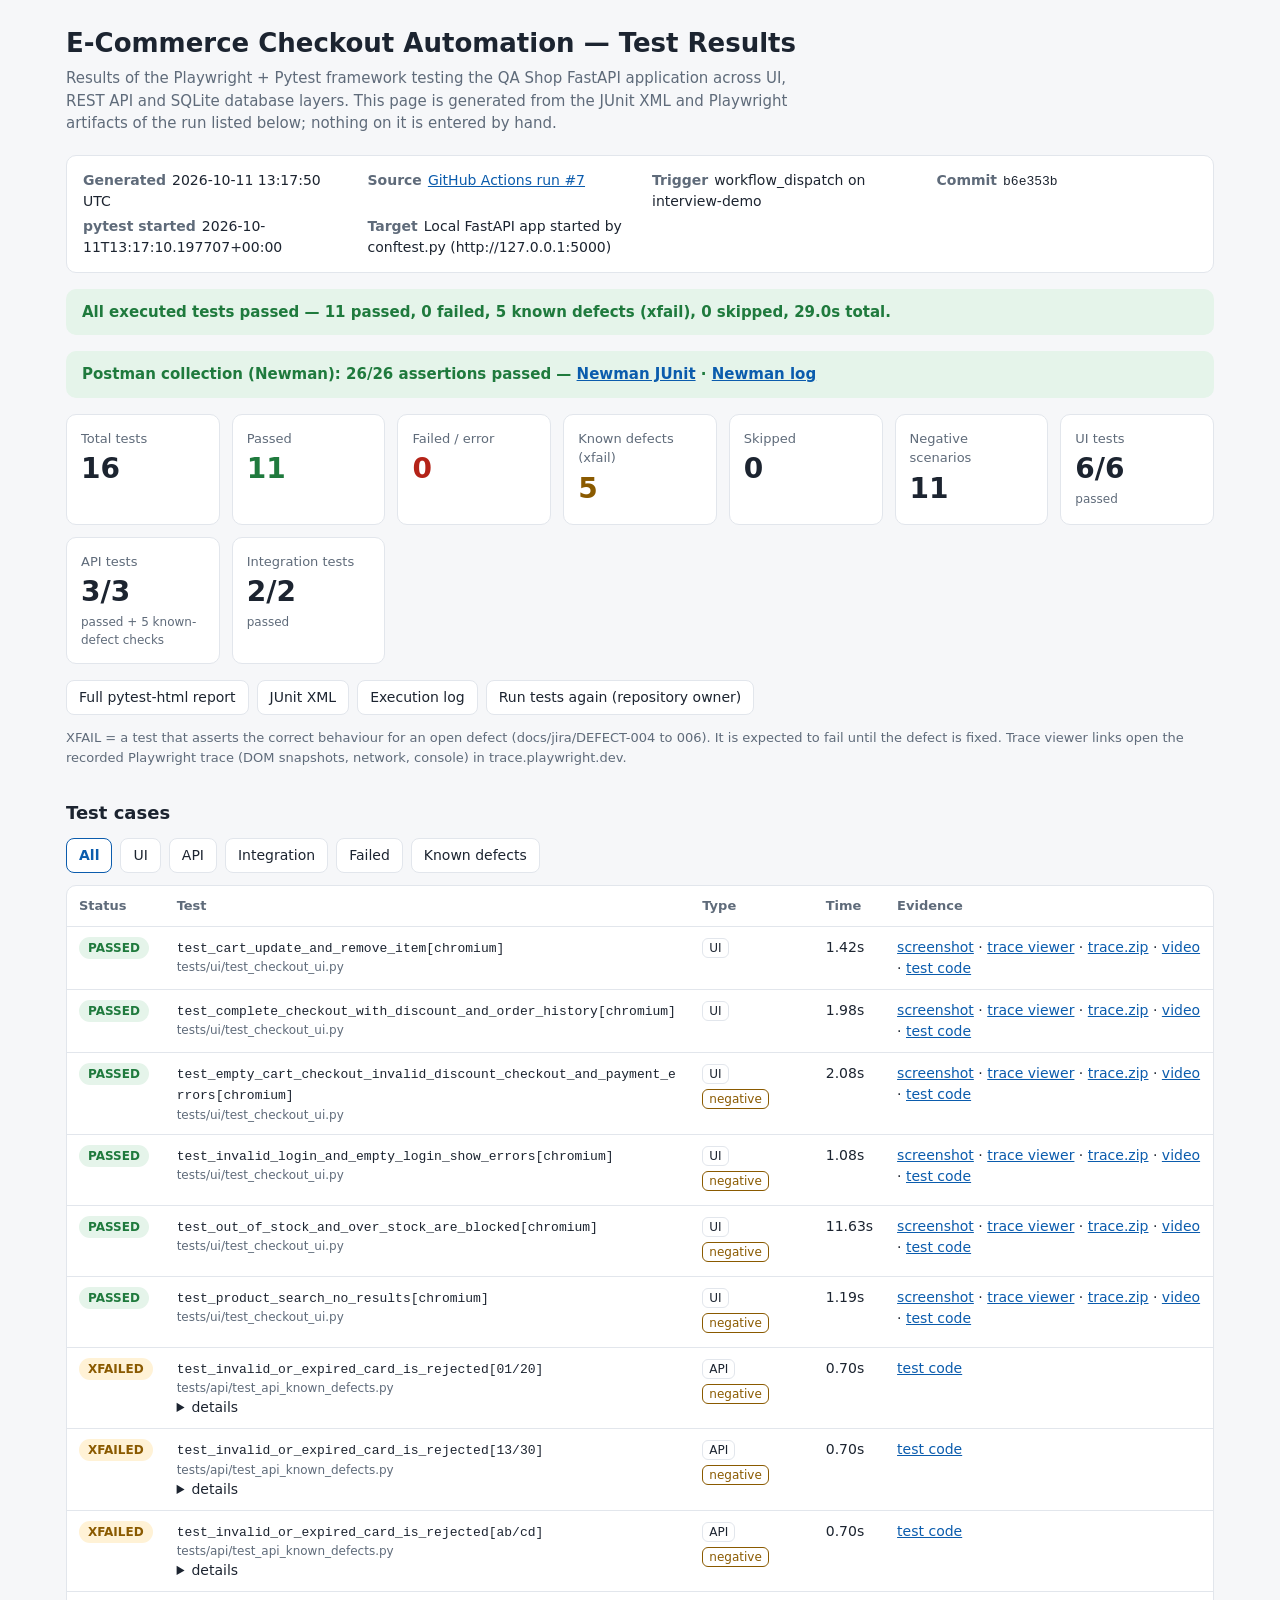
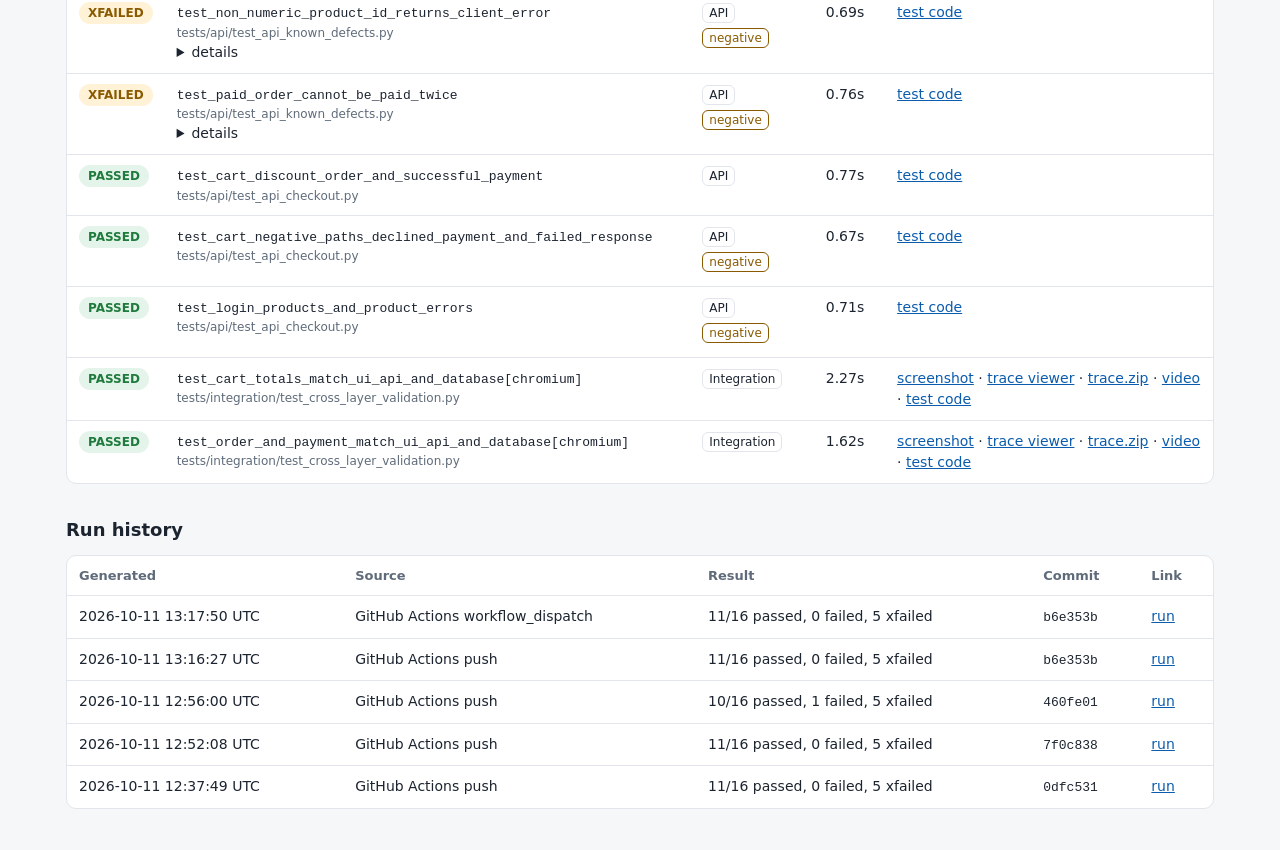
==== commit dec357ad: "Publish QA results from run 7 b6e353b896a81050a74e477670a973c24fa66e0e" ====
--- a/index.html
+++ b/index.html
@@ -51,11 +51,11 @@
   This page is generated from the JUnit XML and Playwright artifacts of the run listed below; nothing on it is entered by hand.</p>
 
   <div class="meta">
-    <div><b>Generated</b>2026-10-11 13:16:27 UTC</div>
-    <div><b>Source</b><a href="https://github.com/ayushgupta2056/E-commerce-Checkout-Automation/actions/runs/38142429084">GitHub Actions run #6</a></div>
-    <div><b>Trigger</b>push on interview-demo</div>
+    <div><b>Generated</b>2026-10-11 13:17:50 UTC</div>
+    <div><b>Source</b><a href="https://github.com/ayushgupta2056/E-commerce-Checkout-Automation/actions/runs/38142438628">GitHub Actions run #7</a></div>
+    <div><b>Trigger</b>workflow_dispatch on interview-demo</div>
     <div><b>Commit</b><code>b6e353b</code></div>
-    <div><b>pytest started</b>2026-10-11T13:15:46.871433+00:00</div>
+    <div><b>pytest started</b>2026-10-11T13:17:10.197707+00:00</div>
     <div><b>Target</b>Local FastAPI app started by conftest.py (http://127.0.0.1:5000)</div>
   </div>
 
@@ -90,13 +90,13 @@
   </div>
   <div class="table-wrap"><table>
     <thead><tr><th>Status</th><th>Test</th><th>Type</th><th>Time</th><th>Evidence</th></tr></thead>
-    <tbody id="tests"><tr data-status="passed" data-category="UI"><td><span class="pill passed">PASSED</span></td><td><code>test_cart_update_and_remove_item[chromium]</code><div class="sub">tests/ui/test_checkout_ui.py</div></td><td><span class="tag">UI</span></td><td class="num">1.41s</td><td class="links"><a href="evidence/tests-ui-test-checkout-ui-py-test-cart-update-and-remove-item-chromium/test-finished-1.png" target="_blank" rel="noopener">screenshot</a> · <a href="https://trace.playwright.dev/?trace=https://ayushgupta2056.github.io/E-commerce-Checkout-Automation/evidence/tests-ui-test-checkout-ui-py-test-cart-update-and-remove-item-chromium/trace.zip" target="_blank" rel="noopener">trace viewer</a> · <a href="evidence/tests-ui-test-checkout-ui-py-test-cart-update-and-remove-item-chromium/trace.zip">trace.zip</a> · <a href="evidence/tests-ui-test-checkout-ui-py-test-cart-update-and-remove-item-chromium/video.webm" target="_blank" rel="noopener">video</a> · <a href="https://github.com/ayushgupta2056/E-commerce-Checkout-Automation/blob/b6e353b896a81050a74e477670a973c24fa66e0e/tests/ui/test_checkout_ui.py#L63" target="_blank" rel="noopener">test code</a></td></tr><tr data-status="passed" data-category="UI"><td><span class="pill passed">PASSED</span></td><td><code>test_complete_checkout_with_discount_and_order_history[chromium]</code><div class="sub">tests/ui/test_checkout_ui.py</div></td><td><span class="tag">UI</span></td><td class="num">2.12s</td><td class="links"><a href="evidence/tests-ui-test-checkout-ui-py-test-complete-checkout-with-discount-and-order-history-chromium/test-finished-1.png" target="_blank" rel="noopener">screenshot</a> · <a href="https://trace.playwright.dev/?trace=https://ayushgupta2056.github.io/E-commerce-Checkout-Automation/evidence/tests-ui-test-checkout-ui-py-test-complete-checkout-with-discount-and-order-history-chromium/trace.zip" target="_blank" rel="noopener">trace viewer</a> · <a href="evidence/tests-ui-test-checkout-ui-py-test-complete-checkout-with-discount-and-order-history-chromium/trace.zip">trace.zip</a> · <a href="evidence/tests-ui-test-checkout-ui-py-test-complete-checkout-with-discount-and-order-history-chromium/video.webm" target="_blank" rel="noopener">video</a> · <a href="https://github.com/ayushgupta2056/E-commerce-Checkout-Automation/blob/b6e353b896a81050a74e477670a973c24fa66e0e/tests/ui/test_checkout_ui.py#L16" target="_blank" rel="noopener">test code</a></td></tr><tr data-status="passed" data-category="UI"><td><span class="pill passed">PASSED</span></td><td><code>test_empty_cart_checkout_invalid_discount_checkout_and_payment_errors[chromium]</code><div class="sub">tests/ui/test_checkout_ui.py</div></td><td><span class="tag">UI</span><span class="tag neg">negative</span></td><td class="num">2.08s</td><td class="links"><a href="evidence/tests-ui-test-checkout-ui-py-test-empty-cart-checkout-invalid-discount-checkout-and-payment-errors-chromium/test-finished-1.png" target="_blank" rel="noopener">screenshot</a> · <a href="https://trace.playwright.dev/?trace=https://ayushgupta2056.github.io/E-commerce-Checkout-Automation/evidence/tests-ui-test-checkout-ui-py-test-empty-cart-checkout-invalid-discount-checkout-and-payment-errors-chromium/trace.zip" target="_blank" rel="noopener">trace viewer</a> · <a href="evidence/tests-ui-test-checkout-ui-py-test-empty-cart-checkout-invalid-discount-checkout-and-payment-errors-chromium/trace.zip">trace.zip</a> · <a href="evidence/tests-ui-test-checkout-ui-py-test-empty-cart-checkout-invalid-discount-checkout-and-payment-errors-chromium/video.webm" target="_blank" rel="noopener">video</a> · <a href="https://github.com/ayushgupta2056/E-commerce-Checkout-Automation/blob/b6e353b896a81050a74e477670a973c24fa66e0e/tests/ui/test_checkout_ui.py#L112" target="_blank" rel="noopener">test code</a></td></tr><tr data-status="passed" data-category="UI"><td><span class="pill passed">PASSED</span></td><td><code>test_invalid_login_and_empty_login_show_errors[chromium]</code><div class="sub">tests/ui/test_checkout_ui.py</div></td><td><span class="tag">UI</span><span class="tag neg">negative</span></td><td class="num">1.13s</td><td class="links"><a href="evidence/tests-ui-test-checkout-ui-py-test-invalid-login-and-empty-login-show-errors-chromium/test-finished-1.png" target="_blank" rel="noopener">screenshot</a> · <a href="https://trace.playwright.dev/?trace=https://ayushgupta2056.github.io/E-commerce-Checkout-Automation/evidence/tests-ui-test-checkout-ui-py-test-invalid-login-and-empty-login-show-errors-chromium/trace.zip" target="_blank" rel="noopener">trace viewer</a> · <a href="evidence/tests-ui-test-checkout-ui-py-test-invalid-login-and-empty-login-show-errors-chromium/trace.zip">trace.zip</a> · <a href="evidence/tests-ui-test-checkout-ui-py-test-invalid-login-and-empty-login-show-errors-chromium/video.webm" target="_blank" rel="noopener">video</a> · <a href="https://github.com/ayushgupta2056/E-commerce-Checkout-Automation/blob/b6e353b896a81050a74e477670a973c24fa66e0e/tests/ui/test_checkout_ui.py#L78" target="_blank" rel="noopener">test code</a></td></tr><tr data-status="passed" data-category="UI"><td><span class="pill passed">PASSED</span></td><td><code>test_out_of_stock_and_over_stock_are_blocked[chromium]</code><div class="sub">tests/ui/test_checkout_ui.py</div></td><td><span class="tag">UI</span><span class="tag neg">negative</span></td><td class="num">11.56s</td><td class="links"><a href="evidence/tests-ui-test-checkout-ui-py-test-out-of-stock-and-over-stock-are-blocked-chromium/test-finished-1.png" target="_blank" rel="noopener">screenshot</a> · <a href="https://trace.playwright.dev/?trace=https://ayushgupta2056.github.io/E-commerce-Checkout-Automation/evidence/tests-ui-test-checkout-ui-py-test-out-of-stock-and-over-stock-are-blocked-chromium/trace.zip" target="_blank" rel="noopener">trace viewer</a> · <a href="evidence/tests-ui-test-checkout-ui-py-test-out-of-stock-and-over-stock-are-blocked-chromium/trace.zip">trace.zip</a> · <a href="evidence/tests-ui-test-checkout-ui-py-test-out-of-stock-and-over-stock-are-blocked-chromium/video.webm" target="_blank" rel="noopener">video</a> · <a href="https://github.com/ayushgupta2056/E-commerce-Checkout-Automation/blob/b6e353b896a81050a74e477670a973c24fa66e0e/tests/ui/test_checkout_ui.py#L97" target="_blank" rel="noopener">test code</a></td></tr><tr data-status="passed" data-category="UI"><td><span class="pill passed">PASSED</span></td><td><code>test_product_search_no_results[chromium]</code><div class="sub">tests/ui/test_checkout_ui.py</div></td><td><span class="tag">UI</span><span class="tag neg">negative</span></td><td class="num">1.20s</td><td class="links"><a href="evidence/tests-ui-test-checkout-ui-py-test-product-search-no-results-chromium/test-finished-1.png" target="_blank" rel="noopener">screenshot</a> · <a href="https://trace.playwright.dev/?trace=https://ayushgupta2056.github.io/E-commerce-Checkout-Automation/evidence/tests-ui-test-checkout-ui-py-test-product-search-no-results-chromium/trace.zip" target="_blank" rel="noopener">trace viewer</a> · <a href="evidence/tests-ui-test-checkout-ui-py-test-product-search-no-results-chromium/trace.zip">trace.zip</a> · <a href="evidence/tests-ui-test-checkout-ui-py-test-product-search-no-results-chromium/video.webm" target="_blank" rel="noopener">video</a> · <a href="https://github.com/ayushgupta2056/E-commerce-Checkout-Automation/blob/b6e353b896a81050a74e477670a973c24fa66e0e/tests/ui/test_checkout_ui.py#L89" target="_blank" rel="noopener">test code</a></td></tr><tr data-status="xfailed" data-category="API"><td><span class="pill xfailed">XFAILED</span></td><td><code>test_invalid_or_expired_card_is_rejected[01/20]</code><div class="sub">tests/api/test_api_known_defects.py</div><details><summary>details</summary><pre>DEFECT-005: expiration date month and expiry are not validated</pre></details></td><td><span class="tag">API</span><span class="tag neg">negative</span></td><td class="num">0.70s</td><td class="links"><a href="https://github.com/ayushgupta2056/E-commerce-Checkout-Automation/blob/b6e353b896a81050a74e477670a973c24fa66e0e/tests/api/test_api_known_defects.py#L31" target="_blank" rel="noopener">test code</a></td></tr><tr data-status="xfailed" data-category="API"><td><span class="pill xfailed">XFAILED</span></td><td><code>test_invalid_or_expired_card_is_rejected[13/30]</code><div class="sub">tests/api/test_api_known_defects.py</div><details><summary>details</summary><pre>DEFECT-005: expiration date month and expiry are not validated</pre></details></td><td><span class="tag">API</span><span class="tag neg">negative</span></td><td class="num">0.70s</td><td class="links"><a href="https://github.com/ayushgupta2056/E-commerce-Checkout-Automation/blob/b6e353b896a81050a74e477670a973c24fa66e0e/tests/api/test_api_known_defects.py#L31" target="_blank" rel="noopener">test code</a></td></tr><tr data-status="xfailed" data-category="API"><td><span class="pill xfailed">XFAILED</span></td><td><code>test_invalid_or_expired_card_is_rejected[ab/cd]</code><div class="sub">tests/api/test_api_known_defects.py</div><details><summary>details</summary><pre>DEFECT-005: expiration date month and expiry are not validated</pre></details></td><td><span class="tag">API</span><span class="tag neg">negative</span></td><td class="num">0.70s</td><td class="links"><a href="https://github.com/ayushgupta2056/E-commerce-Checkout-Automation/blob/b6e353b896a81050a74e477670a973c24fa66e0e/tests/api/test_api_known_defects.py#L31" target="_blank" rel="noopener">test code</a></td></tr><tr data-status="xfailed" data-category="API"><td><span class="pill xfailed">XFAILED</span></td><td><code>test_non_numeric_product_id_returns_client_error</code><div class="sub">tests/api/test_api_known_defects.py</div><details><summary>details</summary><pre>DEFECT-006: non-numeric product_id returns HTTP 500</pre></details></td><td><span class="tag">API</span><span class="tag neg">negative</span></td><td class="num">0.70s</td><td class="links"><a href="https://github.com/ayushgupta2056/E-commerce-Checkout-Automation/blob/b6e353b896a81050a74e477670a973c24fa66e0e/tests/api/test_api_known_defects.py#L42" target="_blank" rel="noopener">test code</a></td></tr><tr data-status="xfailed" data-category="API"><td><span class="pill xfailed">XFAILED</span></td><td><code>test_paid_order_cannot_be_paid_twice</code><div class="sub">tests/api/test_api_known_defects.py</div><details><summary>details</summary><pre>DEFECT-004: an already paid order can be paid again</pre></details></td><td><span class="tag">API</span><span class="tag neg">negative</span></td><td class="num">0.76s</td><td class="links"><a href="https://github.com/ayushgupta2056/E-commerce-Checkout-Automation/blob/b6e353b896a81050a74e477670a973c24fa66e0e/tests/api/test_api_known_defects.py#L15" target="_blank" rel="noopener">test code</a></td></tr><tr data-status="passed" data-category="API"><td><span class="pill passed">PASSED</span></td><td><code>test_cart_discount_order_and_successful_payment</code><div class="sub">tests/api/test_api_checkout.py</div></td><td><span class="tag">API</span></td><td class="num">0.72s</td><td class="links"><a href="https://github.com/ayushgupta2056/E-commerce-Checkout-Automation/blob/b6e353b896a81050a74e477670a973c24fa66e0e/tests/api/test_api_checkout.py#L34" target="_blank" rel="noopener">test code</a></td></tr><tr data-status="passed" data-category="API"><td><span class="pill passed">PASSED</span></td><td><code>test_cart_negative_paths_declined_payment_and_failed_response</code><div class="sub">tests/api/test_api_checkout.py</div></td><td><span class="tag">API</span><span class="tag neg">negative</span></td><td class="num">0.73s</td><td class="links"><a href="https://github.com/ayushgupta2056/E-commerce-Checkout-Automation/blob/b6e353b896a81050a74e477670a973c24fa66e0e/tests/api/test_api_checkout.py#L65" target="_blank" rel="noopener">test code</a></td></tr><tr data-status="passed" data-category="API"><td><span class="pill passed">PASSED</span></td><td><code>test_login_products_and_product_errors</code><div class="sub">tests/api/test_api_checkout.py</div></td><td><span class="tag">API</span><span class="tag neg">negative</span></td><td class="num">0.75s</td><td class="links"><a href="https://github.com/ayushgupta2056/E-commerce-Checkout-Automation/blob/b6e353b896a81050a74e477670a973c24fa66e0e/tests/api/test_api_checkout.py#L8" target="_blank" rel="noopener">test code</a></td></tr><tr data-status="passed" data-category="Integration"><td><span class="pill passed">PASSED</span></td><td><code>test_cart_totals_match_ui_api_and_database[chromium]</code><div class="sub">tests/integration/test_cross_layer_validation.py</div></td><td><span class="tag">Integration</span></td><td class="num">2.12s</td><td class="links"><a href="evidence/tests-integration-test-cross-layer-validation-py-test-cart-totals-match-ui-api-and-database-chromium/test-finished-1.png" target="_blank" rel="noopener">screenshot</a> · <a href="https://trace.playwright.dev/?trace=https://ayushgupta2056.github.io/E-commerce-Checkout-Automation/evidence/tests-integration-test-cross-layer-validation-py-test-cart-totals-match-ui-api-and-database-chromium/trace.zip" target="_blank" rel="noopener">trace viewer</a> · <a href="evidence/tests-integration-test-cross-layer-validation-py-test-cart-totals-match-ui-api-and-database-chromium/trace.zip">trace.zip</a> · <a href="evidence/tests-integration-test-cross-layer-validation-py-test-cart-totals-match-ui-api-and-database-chromium/video.webm" target="_blank" rel="noopener">video</a> · <a href="https://github.com/ayushgupta2056/E-commerce-Checkout-Automation/blob/b6e353b896a81050a74e477670a973c24fa66e0e/tests/integration/test_cross_layer_validation.py#L13" target="_blank" rel="noopener">test code</a></td></tr><tr data-status="passed" data-category="Integration"><td><span class="pill passed">PASSED</span></td><td><code>test_order_and_payment_match_ui_api_and_database[chromium]</code><div class="sub">tests/integration/test_cross_layer_validation.py</div></td><td><span class="tag">Integration</span></td><td class="num">1.64s</td><td class="links"><a href="evidence/tests-integration-test-cross-layer-validation-py-test-order-and-payment-match-ui-api-and-database-chromium/test-finished-1.png" target="_blank" rel="noopener">screenshot</a> · <a href="https://trace.playwright.dev/?trace=https://ayushgupta2056.github.io/E-commerce-Checkout-Automation/evidence/tests-integration-test-cross-layer-validation-py-test-order-and-payment-match-ui-api-and-database-chromium/trace.zip" target="_blank" rel="noopener">trace viewer</a> · <a href="evidence/tests-integration-test-cross-layer-validation-py-test-order-and-payment-match-ui-api-and-database-chromium/trace.zip">trace.zip</a> · <a href="evidence/tests-integration-test-cross-layer-validation-py-test-order-and-payment-match-ui-api-and-database-chromium/video.webm" target="_blank" rel="noopener">video</a> · <a href="https://github.com/ayushgupta2056/E-commerce-Checkout-Automation/blob/b6e353b896a81050a74e477670a973c24fa66e0e/tests/integration/test_cross_layer_validation.py#L55" target="_blank" rel="noopener">test code</a></td></tr></tbody>
+    <tbody id="tests"><tr data-status="passed" data-category="UI"><td><span class="pill passed">PASSED</span></td><td><code>test_cart_update_and_remove_item[chromium]</code><div class="sub">tests/ui/test_checkout_ui.py</div></td><td><span class="tag">UI</span></td><td class="num">1.42s</td><td class="links"><a href="evidence/tests-ui-test-checkout-ui-py-test-cart-update-and-remove-item-chromium/test-finished-1.png" target="_blank" rel="noopener">screenshot</a> · <a href="https://trace.playwright.dev/?trace=https://ayushgupta2056.github.io/E-commerce-Checkout-Automation/evidence/tests-ui-test-checkout-ui-py-test-cart-update-and-remove-item-chromium/trace.zip" target="_blank" rel="noopener">trace viewer</a> · <a href="evidence/tests-ui-test-checkout-ui-py-test-cart-update-and-remove-item-chromium/trace.zip">trace.zip</a> · <a href="evidence/tests-ui-test-checkout-ui-py-test-cart-update-and-remove-item-chromium/video.webm" target="_blank" rel="noopener">video</a> · <a href="https://github.com/ayushgupta2056/E-commerce-Checkout-Automation/blob/b6e353b896a81050a74e477670a973c24fa66e0e/tests/ui/test_checkout_ui.py#L63" target="_blank" rel="noopener">test code</a></td></tr><tr data-status="passed" data-category="UI"><td><span class="pill passed">PASSED</span></td><td><code>test_complete_checkout_with_discount_and_order_history[chromium]</code><div class="sub">tests/ui/test_checkout_ui.py</div></td><td><span class="tag">UI</span></td><td class="num">1.98s</td><td class="links"><a href="evidence/tests-ui-test-checkout-ui-py-test-complete-checkout-with-discount-and-order-history-chromium/test-finished-1.png" target="_blank" rel="noopener">screenshot</a> · <a href="https://trace.playwright.dev/?trace=https://ayushgupta2056.github.io/E-commerce-Checkout-Automation/evidence/tests-ui-test-checkout-ui-py-test-complete-checkout-with-discount-and-order-history-chromium/trace.zip" target="_blank" rel="noopener">trace viewer</a> · <a href="evidence/tests-ui-test-checkout-ui-py-test-complete-checkout-with-discount-and-order-history-chromium/trace.zip">trace.zip</a> · <a href="evidence/tests-ui-test-checkout-ui-py-test-complete-checkout-with-discount-and-order-history-chromium/video.webm" target="_blank" rel="noopener">video</a> · <a href="https://github.com/ayushgupta2056/E-commerce-Checkout-Automation/blob/b6e353b896a81050a74e477670a973c24fa66e0e/tests/ui/test_checkout_ui.py#L16" target="_blank" rel="noopener">test code</a></td></tr><tr data-status="passed" data-category="UI"><td><span class="pill passed">PASSED</span></td><td><code>test_empty_cart_checkout_invalid_discount_checkout_and_payment_errors[chromium]</code><div class="sub">tests/ui/test_checkout_ui.py</div></td><td><span class="tag">UI</span><span class="tag neg">negative</span></td><td class="num">2.08s</td><td class="links"><a href="evidence/tests-ui-test-checkout-ui-py-test-empty-cart-checkout-invalid-discount-checkout-and-payment-errors-chromium/test-finished-1.png" target="_blank" rel="noopener">screenshot</a> · <a href="https://trace.playwright.dev/?trace=https://ayushgupta2056.github.io/E-commerce-Checkout-Automation/evidence/tests-ui-test-checkout-ui-py-test-empty-cart-checkout-invalid-discount-checkout-and-payment-errors-chromium/trace.zip" target="_blank" rel="noopener">trace viewer</a> · <a href="evidence/tests-ui-test-checkout-ui-py-test-empty-cart-checkout-invalid-discount-checkout-and-payment-errors-chromium/trace.zip">trace.zip</a> · <a href="evidence/tests-ui-test-checkout-ui-py-test-empty-cart-checkout-invalid-discount-checkout-and-payment-errors-chromium/video.webm" target="_blank" rel="noopener">video</a> · <a href="https://github.com/ayushgupta2056/E-commerce-Checkout-Automation/blob/b6e353b896a81050a74e477670a973c24fa66e0e/tests/ui/test_checkout_ui.py#L112" target="_blank" rel="noopener">test code</a></td></tr><tr data-status="passed" data-category="UI"><td><span class="pill passed">PASSED</span></td><td><code>test_invalid_login_and_empty_login_show_errors[chromium]</code><div class="sub">tests/ui/test_checkout_ui.py</div></td><td><span class="tag">UI</span><span class="tag neg">negative</span></td><td class="num">1.08s</td><td class="links"><a href="evidence/tests-ui-test-checkout-ui-py-test-invalid-login-and-empty-login-show-errors-chromium/test-finished-1.png" target="_blank" rel="noopener">screenshot</a> · <a href="https://trace.playwright.dev/?trace=https://ayushgupta2056.github.io/E-commerce-Checkout-Automation/evidence/tests-ui-test-checkout-ui-py-test-invalid-login-and-empty-login-show-errors-chromium/trace.zip" target="_blank" rel="noopener">trace viewer</a> · <a href="evidence/tests-ui-test-checkout-ui-py-test-invalid-login-and-empty-login-show-errors-chromium/trace.zip">trace.zip</a> · <a href="evidence/tests-ui-test-checkout-ui-py-test-invalid-login-and-empty-login-show-errors-chromium/video.webm" target="_blank" rel="noopener">video</a> · <a href="https://github.com/ayushgupta2056/E-commerce-Checkout-Automation/blob/b6e353b896a81050a74e477670a973c24fa66e0e/tests/ui/test_checkout_ui.py#L78" target="_blank" rel="noopener">test code</a></td></tr><tr data-status="passed" data-category="UI"><td><span class="pill passed">PASSED</span></td><td><code>test_out_of_stock_and_over_stock_are_blocked[chromium]</code><div class="sub">tests/ui/test_checkout_ui.py</div></td><td><span class="tag">UI</span><span class="tag neg">negative</span></td><td class="num">11.63s</td><td class="links"><a href="evidence/tests-ui-test-checkout-ui-py-test-out-of-stock-and-over-stock-are-blocked-chromium/test-finished-1.png" target="_blank" rel="noopener">screenshot</a> · <a href="https://trace.playwright.dev/?trace=https://ayushgupta2056.github.io/E-commerce-Checkout-Automation/evidence/tests-ui-test-checkout-ui-py-test-out-of-stock-and-over-stock-are-blocked-chromium/trace.zip" target="_blank" rel="noopener">trace viewer</a> · <a href="evidence/tests-ui-test-checkout-ui-py-test-out-of-stock-and-over-stock-are-blocked-chromium/trace.zip">trace.zip</a> · <a href="evidence/tests-ui-test-checkout-ui-py-test-out-of-stock-and-over-stock-are-blocked-chromium/video.webm" target="_blank" rel="noopener">video</a> · <a href="https://github.com/ayushgupta2056/E-commerce-Checkout-Automation/blob/b6e353b896a81050a74e477670a973c24fa66e0e/tests/ui/test_checkout_ui.py#L97" target="_blank" rel="noopener">test code</a></td></tr><tr data-status="passed" data-category="UI"><td><span class="pill passed">PASSED</span></td><td><code>test_product_search_no_results[chromium]</code><div class="sub">tests/ui/test_checkout_ui.py</div></td><td><span class="tag">UI</span><span class="tag neg">negative</span></td><td class="num">1.19s</td><td class="links"><a href="evidence/tests-ui-test-checkout-ui-py-test-product-search-no-results-chromium/test-finished-1.png" target="_blank" rel="noopener">screenshot</a> · <a href="https://trace.playwright.dev/?trace=https://ayushgupta2056.github.io/E-commerce-Checkout-Automation/evidence/tests-ui-test-checkout-ui-py-test-product-search-no-results-chromium/trace.zip" target="_blank" rel="noopener">trace viewer</a> · <a href="evidence/tests-ui-test-checkout-ui-py-test-product-search-no-results-chromium/trace.zip">trace.zip</a> · <a href="evidence/tests-ui-test-checkout-ui-py-test-product-search-no-results-chromium/video.webm" target="_blank" rel="noopener">video</a> · <a href="https://github.com/ayushgupta2056/E-commerce-Checkout-Automation/blob/b6e353b896a81050a74e477670a973c24fa66e0e/tests/ui/test_checkout_ui.py#L89" target="_blank" rel="noopener">test code</a></td></tr><tr data-status="xfailed" data-category="API"><td><span class="pill xfailed">XFAILED</span></td><td><code>test_invalid_or_expired_card_is_rejected[01/20]</code><div class="sub">tests/api/test_api_known_defects.py</div><details><summary>details</summary><pre>DEFECT-005: expiration date month and expiry are not validated</pre></details></td><td><span class="tag">API</span><span class="tag neg">negative</span></td><td class="num">0.70s</td><td class="links"><a href="https://github.com/ayushgupta2056/E-commerce-Checkout-Automation/blob/b6e353b896a81050a74e477670a973c24fa66e0e/tests/api/test_api_known_defects.py#L31" target="_blank" rel="noopener">test code</a></td></tr><tr data-status="xfailed" data-category="API"><td><span class="pill xfailed">XFAILED</span></td><td><code>test_invalid_or_expired_card_is_rejected[13/30]</code><div class="sub">tests/api/test_api_known_defects.py</div><details><summary>details</summary><pre>DEFECT-005: expiration date month and expiry are not validated</pre></details></td><td><span class="tag">API</span><span class="tag neg">negative</span></td><td class="num">0.70s</td><td class="links"><a href="https://github.com/ayushgupta2056/E-commerce-Checkout-Automation/blob/b6e353b896a81050a74e477670a973c24fa66e0e/tests/api/test_api_known_defects.py#L31" target="_blank" rel="noopener">test code</a></td></tr><tr data-status="xfailed" data-category="API"><td><span class="pill xfailed">XFAILED</span></td><td><code>test_invalid_or_expired_card_is_rejected[ab/cd]</code><div class="sub">tests/api/test_api_known_defects.py</div><details><summary>details</summary><pre>DEFECT-005: expiration date month and expiry are not validated</pre></details></td><td><span class="tag">API</span><span class="tag neg">negative</span></td><td class="num">0.70s</td><td class="links"><a href="https://github.com/ayushgupta2056/E-commerce-Checkout-Automation/blob/b6e353b896a81050a74e477670a973c24fa66e0e/tests/api/test_api_known_defects.py#L31" target="_blank" rel="noopener">test code</a></td></tr><tr data-status="xfailed" data-category="API"><td><span class="pill xfailed">XFAILED</span></td><td><code>test_non_numeric_product_id_returns_client_error</code><div class="sub">tests/api/test_api_known_defects.py</div><details><summary>details</summary><pre>DEFECT-006: non-numeric product_id returns HTTP 500</pre></details></td><td><span class="tag">API</span><span class="tag neg">negative</span></td><td class="num">0.69s</td><td class="links"><a href="https://github.com/ayushgupta2056/E-commerce-Checkout-Automation/blob/b6e353b896a81050a74e477670a973c24fa66e0e/tests/api/test_api_known_defects.py#L42" target="_blank" rel="noopener">test code</a></td></tr><tr data-status="xfailed" data-category="API"><td><span class="pill xfailed">XFAILED</span></td><td><code>test_paid_order_cannot_be_paid_twice</code><div class="sub">tests/api/test_api_known_defects.py</div><details><summary>details</summary><pre>DEFECT-004: an already paid order can be paid again</pre></details></td><td><span class="tag">API</span><span class="tag neg">negative</span></td><td class="num">0.76s</td><td class="links"><a href="https://github.com/ayushgupta2056/E-commerce-Checkout-Automation/blob/b6e353b896a81050a74e477670a973c24fa66e0e/tests/api/test_api_known_defects.py#L15" target="_blank" rel="noopener">test code</a></td></tr><tr data-status="passed" data-category="API"><td><span class="pill passed">PASSED</span></td><td><code>test_cart_discount_order_and_successful_payment</code><div class="sub">tests/api/test_api_checkout.py</div></td><td><span class="tag">API</span></td><td class="num">0.77s</td><td class="links"><a href="https://github.com/ayushgupta2056/E-commerce-Checkout-Automation/blob/b6e353b896a81050a74e477670a973c24fa66e0e/tests/api/test_api_checkout.py#L34" target="_blank" rel="noopener">test code</a></td></tr><tr data-status="passed" data-category="API"><td><span class="pill passed">PASSED</span></td><td><code>test_cart_negative_paths_declined_payment_and_failed_response</code><div class="sub">tests/api/test_api_checkout.py</div></td><td><span class="tag">API</span><span class="tag neg">negative</span></td><td class="num">0.67s</td><td class="links"><a href="https://github.com/ayushgupta2056/E-commerce-Checkout-Automation/blob/b6e353b896a81050a74e477670a973c24fa66e0e/tests/api/test_api_checkout.py#L65" target="_blank" rel="noopener">test code</a></td></tr><tr data-status="passed" data-category="API"><td><span class="pill passed">PASSED</span></td><td><code>test_login_products_and_product_errors</code><div class="sub">tests/api/test_api_checkout.py</div></td><td><span class="tag">API</span><span class="tag neg">negative</span></td><td class="num">0.71s</td><td class="links"><a href="https://github.com/ayushgupta2056/E-commerce-Checkout-Automation/blob/b6e353b896a81050a74e477670a973c24fa66e0e/tests/api/test_api_checkout.py#L8" target="_blank" rel="noopener">test code</a></td></tr><tr data-status="passed" data-category="Integration"><td><span class="pill passed">PASSED</span></td><td><code>test_cart_totals_match_ui_api_and_database[chromium]</code><div class="sub">tests/integration/test_cross_layer_validation.py</div></td><td><span class="tag">Integration</span></td><td class="num">2.27s</td><td class="links"><a href="evidence/tests-integration-test-cross-layer-validation-py-test-cart-totals-match-ui-api-and-database-chromium/test-finished-1.png" target="_blank" rel="noopener">screenshot</a> · <a href="https://trace.playwright.dev/?trace=https://ayushgupta2056.github.io/E-commerce-Checkout-Automation/evidence/tests-integration-test-cross-layer-validation-py-test-cart-totals-match-ui-api-and-database-chromium/trace.zip" target="_blank" rel="noopener">trace viewer</a> · <a href="evidence/tests-integration-test-cross-layer-validation-py-test-cart-totals-match-ui-api-and-database-chromium/trace.zip">trace.zip</a> · <a href="evidence/tests-integration-test-cross-layer-validation-py-test-cart-totals-match-ui-api-and-database-chromium/video.webm" target="_blank" rel="noopener">video</a> · <a href="https://github.com/ayushgupta2056/E-commerce-Checkout-Automation/blob/b6e353b896a81050a74e477670a973c24fa66e0e/tests/integration/test_cross_layer_validation.py#L13" target="_blank" rel="noopener">test code</a></td></tr><tr data-status="passed" data-category="Integration"><td><span class="pill passed">PASSED</span></td><td><code>test_order_and_payment_match_ui_api_and_database[chromium]</code><div class="sub">tests/integration/test_cross_layer_validation.py</div></td><td><span class="tag">Integration</span></td><td class="num">1.62s</td><td class="links"><a href="evidence/tests-integration-test-cross-layer-validation-py-test-order-and-payment-match-ui-api-and-database-chromium/test-finished-1.png" target="_blank" rel="noopener">screenshot</a> · <a href="https://trace.playwright.dev/?trace=https://ayushgupta2056.github.io/E-commerce-Checkout-Automation/evidence/tests-integration-test-cross-layer-validation-py-test-order-and-payment-match-ui-api-and-database-chromium/trace.zip" target="_blank" rel="noopener">trace viewer</a> · <a href="evidence/tests-integration-test-cross-layer-validation-py-test-order-and-payment-match-ui-api-and-database-chromium/trace.zip">trace.zip</a> · <a href="evidence/tests-integration-test-cross-layer-validation-py-test-order-and-payment-match-ui-api-and-database-chromium/video.webm" target="_blank" rel="noopener">video</a> · <a href="https://github.com/ayushgupta2056/E-commerce-Checkout-Automation/blob/b6e353b896a81050a74e477670a973c24fa66e0e/tests/integration/test_cross_layer_validation.py#L55" target="_blank" rel="noopener">test code</a></td></tr></tbody>
   </table></div>
 
   <h2>Run history</h2>
   <div class="table-wrap"><table>
     <thead><tr><th>Generated</th><th>Source</th><th>Result</th><th>Commit</th><th>Link</th></tr></thead>
-    <tbody><tr><td>2026-10-11 13:16:27 UTC</td><td>GitHub Actions push</td><td>11/16 passed, 0 failed, 5 xfailed</td><td><code>b6e353b</code></td><td><a href="https://github.com/ayushgupta2056/E-commerce-Checkout-Automation/actions/runs/38142429084">run</a></td></tr><tr><td>2026-10-11 12:56:00 UTC</td><td>GitHub Actions push</td><td>10/16 passed, 1 failed, 5 xfailed</td><td><code>460fe01</code></td><td><a href="https://github.com/ayushgupta2056/E-commerce-Checkout-Automation/actions/runs/38141086452">run</a></td></tr><tr><td>2026-10-11 12:52:08 UTC</td><td>GitHub Actions push</td><td>11/16 passed, 0 failed, 5 xfailed</td><td><code>7f0c838</code></td><td><a href="https://github.com/ayushgupta2056/E-commerce-Checkout-Automation/actions/runs/38140814793">run</a></td></tr><tr><td>2026-10-11 12:37:49 UTC</td><td>GitHub Actions push</td><td>11/16 passed, 0 failed, 5 xfailed</td><td><code>0dfc531</code></td><td><a href="https://github.com/ayushgupta2056/E-commerce-Checkout-Automation/actions/runs/38139917711">run</a></td></tr></tbody>
+    <tbody><tr><td>2026-10-11 13:17:50 UTC</td><td>GitHub Actions workflow_dispatch</td><td>11/16 passed, 0 failed, 5 xfailed</td><td><code>b6e353b</code></td><td><a href="https://github.com/ayushgupta2056/E-commerce-Checkout-Automation/actions/runs/38142438628">run</a></td></tr><tr><td>2026-10-11 13:16:27 UTC</td><td>GitHub Actions push</td><td>11/16 passed, 0 failed, 5 xfailed</td><td><code>b6e353b</code></td><td><a href="https://github.com/ayushgupta2056/E-commerce-Checkout-Automation/actions/runs/38142429084">run</a></td></tr><tr><td>2026-10-11 12:56:00 UTC</td><td>GitHub Actions push</td><td>10/16 passed, 1 failed, 5 xfailed</td><td><code>460fe01</code></td><td><a href="https://github.com/ayushgupta2056/E-commerce-Checkout-Automation/actions/runs/38141086452">run</a></td></tr><tr><td>2026-10-11 12:52:08 UTC</td><td>GitHub Actions push</td><td>11/16 passed, 0 failed, 5 xfailed</td><td><code>7f0c838</code></td><td><a href="https://github.com/ayushgupta2056/E-commerce-Checkout-Automation/actions/runs/38140814793">run</a></td></tr><tr><td>2026-10-11 12:37:49 UTC</td><td>GitHub Actions push</td><td>11/16 passed, 0 failed, 5 xfailed</td><td><code>0dfc531</code></td><td><a href="https://github.com/ayushgupta2056/E-commerce-Checkout-Automation/actions/runs/38139917711">run</a></td></tr></tbody>
   </table></div>
 </div>
 <script>
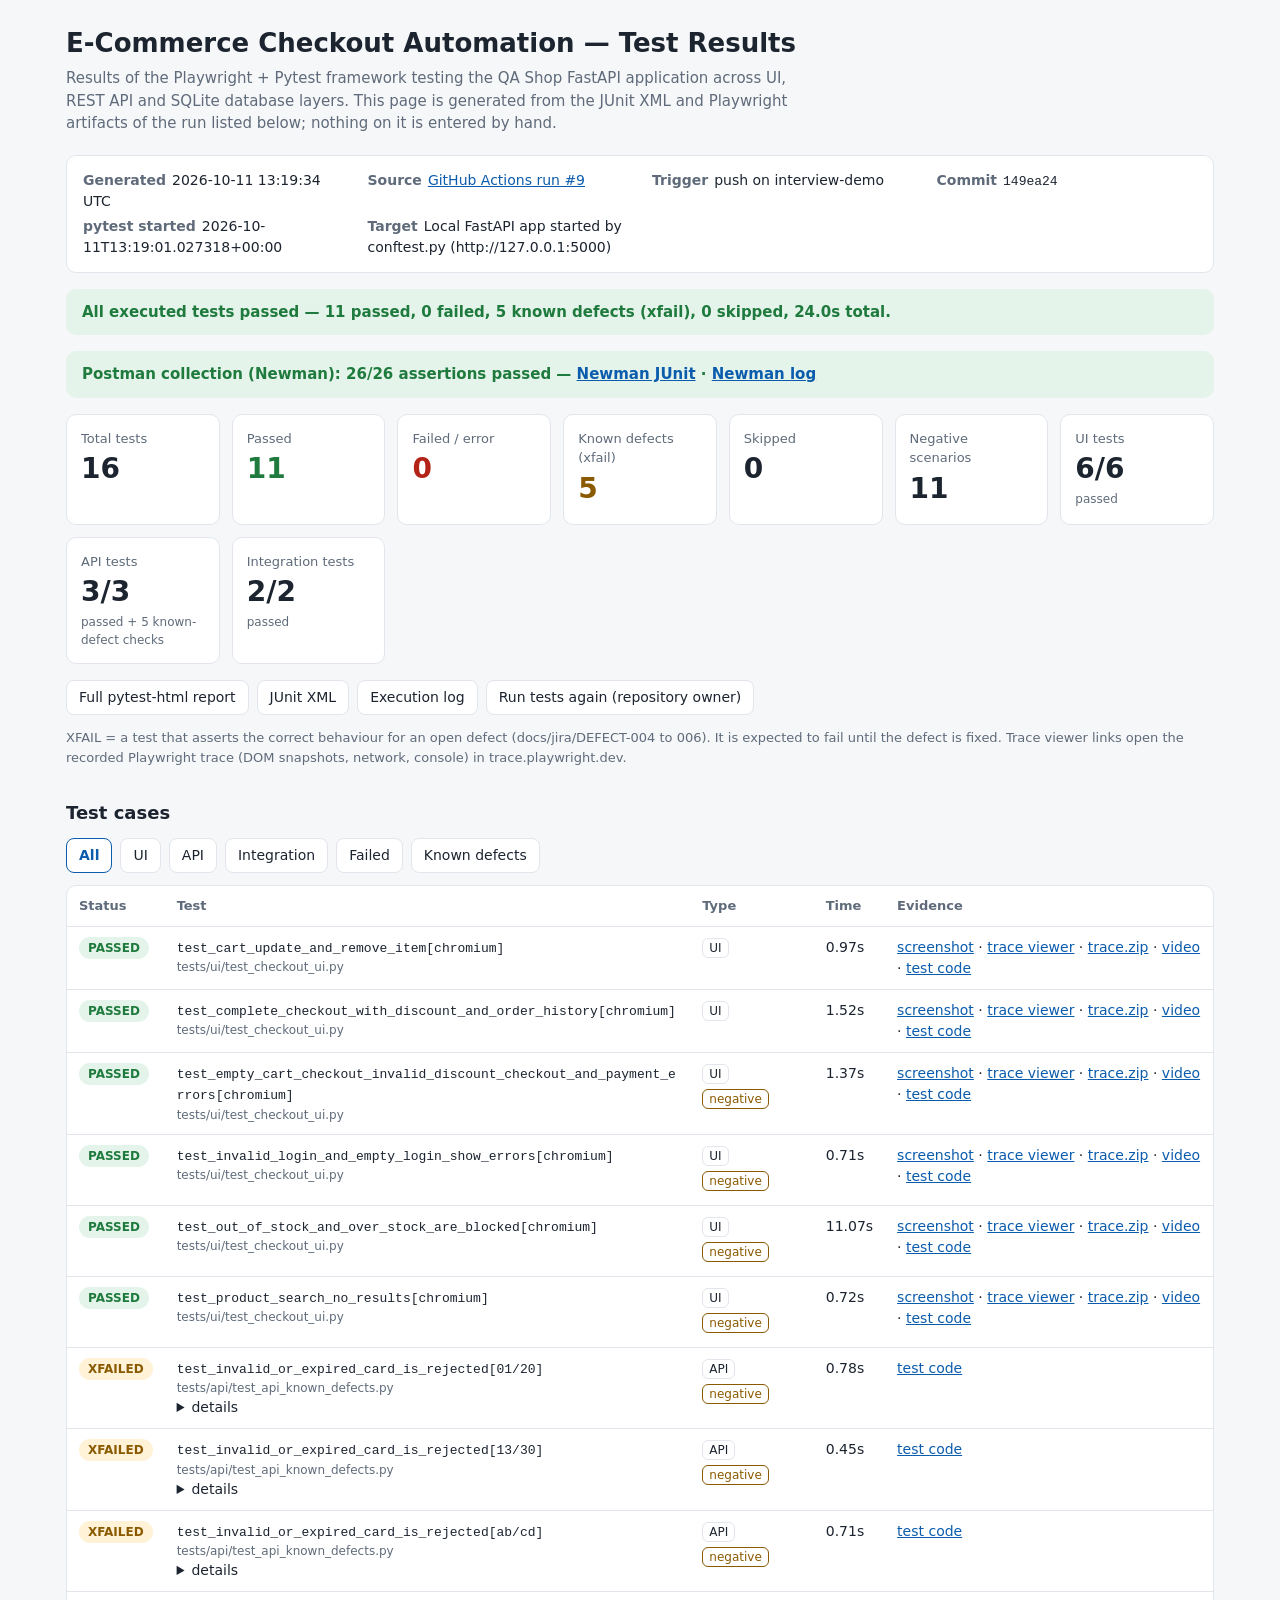
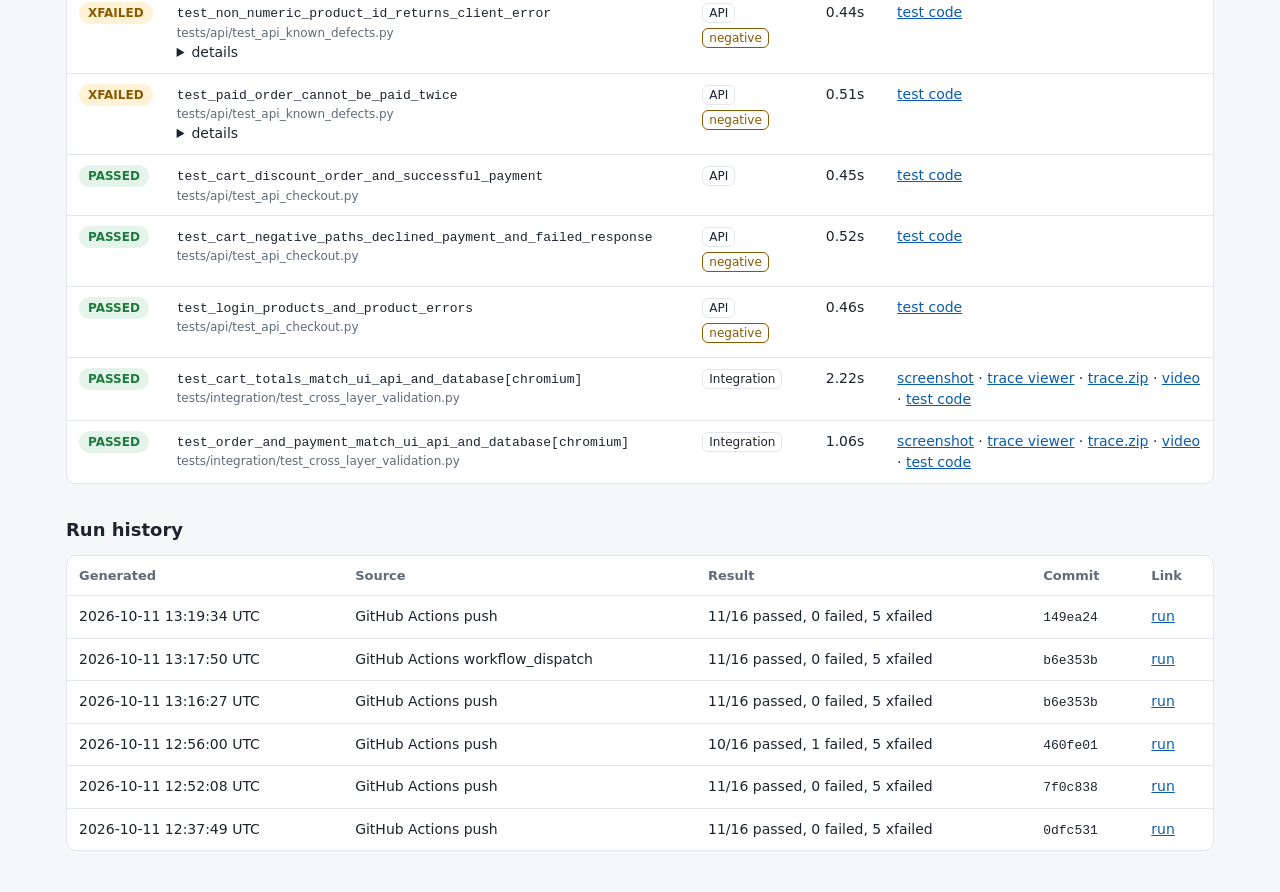
==== commit ba0ddf2c: "Publish QA results from run 9 149ea241b76c5d9079994db987705710551f2de0" ====
--- a/index.html
+++ b/index.html
@@ -51,15 +51,15 @@
   This page is generated from the JUnit XML and Playwright artifacts of the run listed below; nothing on it is entered by hand.</p>
 
   <div class="meta">
-    <div><b>Generated</b>2026-10-11 13:17:50 UTC</div>
-    <div><b>Source</b><a href="https://github.com/ayushgupta2056/E-commerce-Checkout-Automation/actions/runs/38142438628">GitHub Actions run #7</a></div>
-    <div><b>Trigger</b>workflow_dispatch on interview-demo</div>
-    <div><b>Commit</b><code>b6e353b</code></div>
-    <div><b>pytest started</b>2026-10-11T13:17:10.197707+00:00</div>
+    <div><b>Generated</b>2026-10-11 13:19:34 UTC</div>
+    <div><b>Source</b><a href="https://github.com/ayushgupta2056/E-commerce-Checkout-Automation/actions/runs/38142651689">GitHub Actions run #9</a></div>
+    <div><b>Trigger</b>push on interview-demo</div>
+    <div><b>Commit</b><code>149ea24</code></div>
+    <div><b>pytest started</b>2026-10-11T13:19:01.027318+00:00</div>
     <div><b>Target</b>Local FastAPI app started by conftest.py (http://127.0.0.1:5000)</div>
   </div>
 
-  <div class="banner passed">All executed tests passed — 11 passed, 0 failed, 5 known defects (xfail), 0 skipped, 29.0s total.</div>
+  <div class="banner passed">All executed tests passed — 11 passed, 0 failed, 5 known defects (xfail), 0 skipped, 24.0s total.</div>
 
   <div class="banner passed">Postman collection (Newman): 26/26 assertions passed — <a href="newman.xml">Newman JUnit</a> · <a href="newman.log">Newman log</a></div>
 
@@ -90,13 +90,13 @@
   </div>
   <div class="table-wrap"><table>
     <thead><tr><th>Status</th><th>Test</th><th>Type</th><th>Time</th><th>Evidence</th></tr></thead>
-    <tbody id="tests"><tr data-status="passed" data-category="UI"><td><span class="pill passed">PASSED</span></td><td><code>test_cart_update_and_remove_item[chromium]</code><div class="sub">tests/ui/test_checkout_ui.py</div></td><td><span class="tag">UI</span></td><td class="num">1.42s</td><td class="links"><a href="evidence/tests-ui-test-checkout-ui-py-test-cart-update-and-remove-item-chromium/test-finished-1.png" target="_blank" rel="noopener">screenshot</a> · <a href="https://trace.playwright.dev/?trace=https://ayushgupta2056.github.io/E-commerce-Checkout-Automation/evidence/tests-ui-test-checkout-ui-py-test-cart-update-and-remove-item-chromium/trace.zip" target="_blank" rel="noopener">trace viewer</a> · <a href="evidence/tests-ui-test-checkout-ui-py-test-cart-update-and-remove-item-chromium/trace.zip">trace.zip</a> · <a href="evidence/tests-ui-test-checkout-ui-py-test-cart-update-and-remove-item-chromium/video.webm" target="_blank" rel="noopener">video</a> · <a href="https://github.com/ayushgupta2056/E-commerce-Checkout-Automation/blob/b6e353b896a81050a74e477670a973c24fa66e0e/tests/ui/test_checkout_ui.py#L63" target="_blank" rel="noopener">test code</a></td></tr><tr data-status="passed" data-category="UI"><td><span class="pill passed">PASSED</span></td><td><code>test_complete_checkout_with_discount_and_order_history[chromium]</code><div class="sub">tests/ui/test_checkout_ui.py</div></td><td><span class="tag">UI</span></td><td class="num">1.98s</td><td class="links"><a href="evidence/tests-ui-test-checkout-ui-py-test-complete-checkout-with-discount-and-order-history-chromium/test-finished-1.png" target="_blank" rel="noopener">screenshot</a> · <a href="https://trace.playwright.dev/?trace=https://ayushgupta2056.github.io/E-commerce-Checkout-Automation/evidence/tests-ui-test-checkout-ui-py-test-complete-checkout-with-discount-and-order-history-chromium/trace.zip" target="_blank" rel="noopener">trace viewer</a> · <a href="evidence/tests-ui-test-checkout-ui-py-test-complete-checkout-with-discount-and-order-history-chromium/trace.zip">trace.zip</a> · <a href="evidence/tests-ui-test-checkout-ui-py-test-complete-checkout-with-discount-and-order-history-chromium/video.webm" target="_blank" rel="noopener">video</a> · <a href="https://github.com/ayushgupta2056/E-commerce-Checkout-Automation/blob/b6e353b896a81050a74e477670a973c24fa66e0e/tests/ui/test_checkout_ui.py#L16" target="_blank" rel="noopener">test code</a></td></tr><tr data-status="passed" data-category="UI"><td><span class="pill passed">PASSED</span></td><td><code>test_empty_cart_checkout_invalid_discount_checkout_and_payment_errors[chromium]</code><div class="sub">tests/ui/test_checkout_ui.py</div></td><td><span class="tag">UI</span><span class="tag neg">negative</span></td><td class="num">2.08s</td><td class="links"><a href="evidence/tests-ui-test-checkout-ui-py-test-empty-cart-checkout-invalid-discount-checkout-and-payment-errors-chromium/test-finished-1.png" target="_blank" rel="noopener">screenshot</a> · <a href="https://trace.playwright.dev/?trace=https://ayushgupta2056.github.io/E-commerce-Checkout-Automation/evidence/tests-ui-test-checkout-ui-py-test-empty-cart-checkout-invalid-discount-checkout-and-payment-errors-chromium/trace.zip" target="_blank" rel="noopener">trace viewer</a> · <a href="evidence/tests-ui-test-checkout-ui-py-test-empty-cart-checkout-invalid-discount-checkout-and-payment-errors-chromium/trace.zip">trace.zip</a> · <a href="evidence/tests-ui-test-checkout-ui-py-test-empty-cart-checkout-invalid-discount-checkout-and-payment-errors-chromium/video.webm" target="_blank" rel="noopener">video</a> · <a href="https://github.com/ayushgupta2056/E-commerce-Checkout-Automation/blob/b6e353b896a81050a74e477670a973c24fa66e0e/tests/ui/test_checkout_ui.py#L112" target="_blank" rel="noopener">test code</a></td></tr><tr data-status="passed" data-category="UI"><td><span class="pill passed">PASSED</span></td><td><code>test_invalid_login_and_empty_login_show_errors[chromium]</code><div class="sub">tests/ui/test_checkout_ui.py</div></td><td><span class="tag">UI</span><span class="tag neg">negative</span></td><td class="num">1.08s</td><td class="links"><a href="evidence/tests-ui-test-checkout-ui-py-test-invalid-login-and-empty-login-show-errors-chromium/test-finished-1.png" target="_blank" rel="noopener">screenshot</a> · <a href="https://trace.playwright.dev/?trace=https://ayushgupta2056.github.io/E-commerce-Checkout-Automation/evidence/tests-ui-test-checkout-ui-py-test-invalid-login-and-empty-login-show-errors-chromium/trace.zip" target="_blank" rel="noopener">trace viewer</a> · <a href="evidence/tests-ui-test-checkout-ui-py-test-invalid-login-and-empty-login-show-errors-chromium/trace.zip">trace.zip</a> · <a href="evidence/tests-ui-test-checkout-ui-py-test-invalid-login-and-empty-login-show-errors-chromium/video.webm" target="_blank" rel="noopener">video</a> · <a href="https://github.com/ayushgupta2056/E-commerce-Checkout-Automation/blob/b6e353b896a81050a74e477670a973c24fa66e0e/tests/ui/test_checkout_ui.py#L78" target="_blank" rel="noopener">test code</a></td></tr><tr data-status="passed" data-category="UI"><td><span class="pill passed">PASSED</span></td><td><code>test_out_of_stock_and_over_stock_are_blocked[chromium]</code><div class="sub">tests/ui/test_checkout_ui.py</div></td><td><span class="tag">UI</span><span class="tag neg">negative</span></td><td class="num">11.63s</td><td class="links"><a href="evidence/tests-ui-test-checkout-ui-py-test-out-of-stock-and-over-stock-are-blocked-chromium/test-finished-1.png" target="_blank" rel="noopener">screenshot</a> · <a href="https://trace.playwright.dev/?trace=https://ayushgupta2056.github.io/E-commerce-Checkout-Automation/evidence/tests-ui-test-checkout-ui-py-test-out-of-stock-and-over-stock-are-blocked-chromium/trace.zip" target="_blank" rel="noopener">trace viewer</a> · <a href="evidence/tests-ui-test-checkout-ui-py-test-out-of-stock-and-over-stock-are-blocked-chromium/trace.zip">trace.zip</a> · <a href="evidence/tests-ui-test-checkout-ui-py-test-out-of-stock-and-over-stock-are-blocked-chromium/video.webm" target="_blank" rel="noopener">video</a> · <a href="https://github.com/ayushgupta2056/E-commerce-Checkout-Automation/blob/b6e353b896a81050a74e477670a973c24fa66e0e/tests/ui/test_checkout_ui.py#L97" target="_blank" rel="noopener">test code</a></td></tr><tr data-status="passed" data-category="UI"><td><span class="pill passed">PASSED</span></td><td><code>test_product_search_no_results[chromium]</code><div class="sub">tests/ui/test_checkout_ui.py</div></td><td><span class="tag">UI</span><span class="tag neg">negative</span></td><td class="num">1.19s</td><td class="links"><a href="evidence/tests-ui-test-checkout-ui-py-test-product-search-no-results-chromium/test-finished-1.png" target="_blank" rel="noopener">screenshot</a> · <a href="https://trace.playwright.dev/?trace=https://ayushgupta2056.github.io/E-commerce-Checkout-Automation/evidence/tests-ui-test-checkout-ui-py-test-product-search-no-results-chromium/trace.zip" target="_blank" rel="noopener">trace viewer</a> · <a href="evidence/tests-ui-test-checkout-ui-py-test-product-search-no-results-chromium/trace.zip">trace.zip</a> · <a href="evidence/tests-ui-test-checkout-ui-py-test-product-search-no-results-chromium/video.webm" target="_blank" rel="noopener">video</a> · <a href="https://github.com/ayushgupta2056/E-commerce-Checkout-Automation/blob/b6e353b896a81050a74e477670a973c24fa66e0e/tests/ui/test_checkout_ui.py#L89" target="_blank" rel="noopener">test code</a></td></tr><tr data-status="xfailed" data-category="API"><td><span class="pill xfailed">XFAILED</span></td><td><code>test_invalid_or_expired_card_is_rejected[01/20]</code><div class="sub">tests/api/test_api_known_defects.py</div><details><summary>details</summary><pre>DEFECT-005: expiration date month and expiry are not validated</pre></details></td><td><span class="tag">API</span><span class="tag neg">negative</span></td><td class="num">0.70s</td><td class="links"><a href="https://github.com/ayushgupta2056/E-commerce-Checkout-Automation/blob/b6e353b896a81050a74e477670a973c24fa66e0e/tests/api/test_api_known_defects.py#L31" target="_blank" rel="noopener">test code</a></td></tr><tr data-status="xfailed" data-category="API"><td><span class="pill xfailed">XFAILED</span></td><td><code>test_invalid_or_expired_card_is_rejected[13/30]</code><div class="sub">tests/api/test_api_known_defects.py</div><details><summary>details</summary><pre>DEFECT-005: expiration date month and expiry are not validated</pre></details></td><td><span class="tag">API</span><span class="tag neg">negative</span></td><td class="num">0.70s</td><td class="links"><a href="https://github.com/ayushgupta2056/E-commerce-Checkout-Automation/blob/b6e353b896a81050a74e477670a973c24fa66e0e/tests/api/test_api_known_defects.py#L31" target="_blank" rel="noopener">test code</a></td></tr><tr data-status="xfailed" data-category="API"><td><span class="pill xfailed">XFAILED</span></td><td><code>test_invalid_or_expired_card_is_rejected[ab/cd]</code><div class="sub">tests/api/test_api_known_defects.py</div><details><summary>details</summary><pre>DEFECT-005: expiration date month and expiry are not validated</pre></details></td><td><span class="tag">API</span><span class="tag neg">negative</span></td><td class="num">0.70s</td><td class="links"><a href="https://github.com/ayushgupta2056/E-commerce-Checkout-Automation/blob/b6e353b896a81050a74e477670a973c24fa66e0e/tests/api/test_api_known_defects.py#L31" target="_blank" rel="noopener">test code</a></td></tr><tr data-status="xfailed" data-category="API"><td><span class="pill xfailed">XFAILED</span></td><td><code>test_non_numeric_product_id_returns_client_error</code><div class="sub">tests/api/test_api_known_defects.py</div><details><summary>details</summary><pre>DEFECT-006: non-numeric product_id returns HTTP 500</pre></details></td><td><span class="tag">API</span><span class="tag neg">negative</span></td><td class="num">0.69s</td><td class="links"><a href="https://github.com/ayushgupta2056/E-commerce-Checkout-Automation/blob/b6e353b896a81050a74e477670a973c24fa66e0e/tests/api/test_api_known_defects.py#L42" target="_blank" rel="noopener">test code</a></td></tr><tr data-status="xfailed" data-category="API"><td><span class="pill xfailed">XFAILED</span></td><td><code>test_paid_order_cannot_be_paid_twice</code><div class="sub">tests/api/test_api_known_defects.py</div><details><summary>details</summary><pre>DEFECT-004: an already paid order can be paid again</pre></details></td><td><span class="tag">API</span><span class="tag neg">negative</span></td><td class="num">0.76s</td><td class="links"><a href="https://github.com/ayushgupta2056/E-commerce-Checkout-Automation/blob/b6e353b896a81050a74e477670a973c24fa66e0e/tests/api/test_api_known_defects.py#L15" target="_blank" rel="noopener">test code</a></td></tr><tr data-status="passed" data-category="API"><td><span class="pill passed">PASSED</span></td><td><code>test_cart_discount_order_and_successful_payment</code><div class="sub">tests/api/test_api_checkout.py</div></td><td><span class="tag">API</span></td><td class="num">0.77s</td><td class="links"><a href="https://github.com/ayushgupta2056/E-commerce-Checkout-Automation/blob/b6e353b896a81050a74e477670a973c24fa66e0e/tests/api/test_api_checkout.py#L34" target="_blank" rel="noopener">test code</a></td></tr><tr data-status="passed" data-category="API"><td><span class="pill passed">PASSED</span></td><td><code>test_cart_negative_paths_declined_payment_and_failed_response</code><div class="sub">tests/api/test_api_checkout.py</div></td><td><span class="tag">API</span><span class="tag neg">negative</span></td><td class="num">0.67s</td><td class="links"><a href="https://github.com/ayushgupta2056/E-commerce-Checkout-Automation/blob/b6e353b896a81050a74e477670a973c24fa66e0e/tests/api/test_api_checkout.py#L65" target="_blank" rel="noopener">test code</a></td></tr><tr data-status="passed" data-category="API"><td><span class="pill passed">PASSED</span></td><td><code>test_login_products_and_product_errors</code><div class="sub">tests/api/test_api_checkout.py</div></td><td><span class="tag">API</span><span class="tag neg">negative</span></td><td class="num">0.71s</td><td class="links"><a href="https://github.com/ayushgupta2056/E-commerce-Checkout-Automation/blob/b6e353b896a81050a74e477670a973c24fa66e0e/tests/api/test_api_checkout.py#L8" target="_blank" rel="noopener">test code</a></td></tr><tr data-status="passed" data-category="Integration"><td><span class="pill passed">PASSED</span></td><td><code>test_cart_totals_match_ui_api_and_database[chromium]</code><div class="sub">tests/integration/test_cross_layer_validation.py</div></td><td><span class="tag">Integration</span></td><td class="num">2.27s</td><td class="links"><a href="evidence/tests-integration-test-cross-layer-validation-py-test-cart-totals-match-ui-api-and-database-chromium/test-finished-1.png" target="_blank" rel="noopener">screenshot</a> · <a href="https://trace.playwright.dev/?trace=https://ayushgupta2056.github.io/E-commerce-Checkout-Automation/evidence/tests-integration-test-cross-layer-validation-py-test-cart-totals-match-ui-api-and-database-chromium/trace.zip" target="_blank" rel="noopener">trace viewer</a> · <a href="evidence/tests-integration-test-cross-layer-validation-py-test-cart-totals-match-ui-api-and-database-chromium/trace.zip">trace.zip</a> · <a href="evidence/tests-integration-test-cross-layer-validation-py-test-cart-totals-match-ui-api-and-database-chromium/video.webm" target="_blank" rel="noopener">video</a> · <a href="https://github.com/ayushgupta2056/E-commerce-Checkout-Automation/blob/b6e353b896a81050a74e477670a973c24fa66e0e/tests/integration/test_cross_layer_validation.py#L13" target="_blank" rel="noopener">test code</a></td></tr><tr data-status="passed" data-category="Integration"><td><span class="pill passed">PASSED</span></td><td><code>test_order_and_payment_match_ui_api_and_database[chromium]</code><div class="sub">tests/integration/test_cross_layer_validation.py</div></td><td><span class="tag">Integration</span></td><td class="num">1.62s</td><td class="links"><a href="evidence/tests-integration-test-cross-layer-validation-py-test-order-and-payment-match-ui-api-and-database-chromium/test-finished-1.png" target="_blank" rel="noopener">screenshot</a> · <a href="https://trace.playwright.dev/?trace=https://ayushgupta2056.github.io/E-commerce-Checkout-Automation/evidence/tests-integration-test-cross-layer-validation-py-test-order-and-payment-match-ui-api-and-database-chromium/trace.zip" target="_blank" rel="noopener">trace viewer</a> · <a href="evidence/tests-integration-test-cross-layer-validation-py-test-order-and-payment-match-ui-api-and-database-chromium/trace.zip">trace.zip</a> · <a href="evidence/tests-integration-test-cross-layer-validation-py-test-order-and-payment-match-ui-api-and-database-chromium/video.webm" target="_blank" rel="noopener">video</a> · <a href="https://github.com/ayushgupta2056/E-commerce-Checkout-Automation/blob/b6e353b896a81050a74e477670a973c24fa66e0e/tests/integration/test_cross_layer_validation.py#L55" target="_blank" rel="noopener">test code</a></td></tr></tbody>
+    <tbody id="tests"><tr data-status="passed" data-category="UI"><td><span class="pill passed">PASSED</span></td><td><code>test_cart_update_and_remove_item[chromium]</code><div class="sub">tests/ui/test_checkout_ui.py</div></td><td><span class="tag">UI</span></td><td class="num">0.97s</td><td class="links"><a href="evidence/tests-ui-test-checkout-ui-py-test-cart-update-and-remove-item-chromium/test-finished-1.png" target="_blank" rel="noopener">screenshot</a> · <a href="https://trace.playwright.dev/?trace=https://ayushgupta2056.github.io/E-commerce-Checkout-Automation/evidence/tests-ui-test-checkout-ui-py-test-cart-update-and-remove-item-chromium/trace.zip" target="_blank" rel="noopener">trace viewer</a> · <a href="evidence/tests-ui-test-checkout-ui-py-test-cart-update-and-remove-item-chromium/trace.zip">trace.zip</a> · <a href="evidence/tests-ui-test-checkout-ui-py-test-cart-update-and-remove-item-chromium/video.webm" target="_blank" rel="noopener">video</a> · <a href="https://github.com/ayushgupta2056/E-commerce-Checkout-Automation/blob/149ea241b76c5d9079994db987705710551f2de0/tests/ui/test_checkout_ui.py#L63" target="_blank" rel="noopener">test code</a></td></tr><tr data-status="passed" data-category="UI"><td><span class="pill passed">PASSED</span></td><td><code>test_complete_checkout_with_discount_and_order_history[chromium]</code><div class="sub">tests/ui/test_checkout_ui.py</div></td><td><span class="tag">UI</span></td><td class="num">1.52s</td><td class="links"><a href="evidence/tests-ui-test-checkout-ui-py-test-complete-checkout-with-discount-and-order-history-chromium/test-finished-1.png" target="_blank" rel="noopener">screenshot</a> · <a href="https://trace.playwright.dev/?trace=https://ayushgupta2056.github.io/E-commerce-Checkout-Automation/evidence/tests-ui-test-checkout-ui-py-test-complete-checkout-with-discount-and-order-history-chromium/trace.zip" target="_blank" rel="noopener">trace viewer</a> · <a href="evidence/tests-ui-test-checkout-ui-py-test-complete-checkout-with-discount-and-order-history-chromium/trace.zip">trace.zip</a> · <a href="evidence/tests-ui-test-checkout-ui-py-test-complete-checkout-with-discount-and-order-history-chromium/video.webm" target="_blank" rel="noopener">video</a> · <a href="https://github.com/ayushgupta2056/E-commerce-Checkout-Automation/blob/149ea241b76c5d9079994db987705710551f2de0/tests/ui/test_checkout_ui.py#L16" target="_blank" rel="noopener">test code</a></td></tr><tr data-status="passed" data-category="UI"><td><span class="pill passed">PASSED</span></td><td><code>test_empty_cart_checkout_invalid_discount_checkout_and_payment_errors[chromium]</code><div class="sub">tests/ui/test_checkout_ui.py</div></td><td><span class="tag">UI</span><span class="tag neg">negative</span></td><td class="num">1.37s</td><td class="links"><a href="evidence/tests-ui-test-checkout-ui-py-test-empty-cart-checkout-invalid-discount-checkout-and-payment-errors-chromium/test-finished-1.png" target="_blank" rel="noopener">screenshot</a> · <a href="https://trace.playwright.dev/?trace=https://ayushgupta2056.github.io/E-commerce-Checkout-Automation/evidence/tests-ui-test-checkout-ui-py-test-empty-cart-checkout-invalid-discount-checkout-and-payment-errors-chromium/trace.zip" target="_blank" rel="noopener">trace viewer</a> · <a href="evidence/tests-ui-test-checkout-ui-py-test-empty-cart-checkout-invalid-discount-checkout-and-payment-errors-chromium/trace.zip">trace.zip</a> · <a href="evidence/tests-ui-test-checkout-ui-py-test-empty-cart-checkout-invalid-discount-checkout-and-payment-errors-chromium/video.webm" target="_blank" rel="noopener">video</a> · <a href="https://github.com/ayushgupta2056/E-commerce-Checkout-Automation/blob/149ea241b76c5d9079994db987705710551f2de0/tests/ui/test_checkout_ui.py#L112" target="_blank" rel="noopener">test code</a></td></tr><tr data-status="passed" data-category="UI"><td><span class="pill passed">PASSED</span></td><td><code>test_invalid_login_and_empty_login_show_errors[chromium]</code><div class="sub">tests/ui/test_checkout_ui.py</div></td><td><span class="tag">UI</span><span class="tag neg">negative</span></td><td class="num">0.71s</td><td class="links"><a href="evidence/tests-ui-test-checkout-ui-py-test-invalid-login-and-empty-login-show-errors-chromium/test-finished-1.png" target="_blank" rel="noopener">screenshot</a> · <a href="https://trace.playwright.dev/?trace=https://ayushgupta2056.github.io/E-commerce-Checkout-Automation/evidence/tests-ui-test-checkout-ui-py-test-invalid-login-and-empty-login-show-errors-chromium/trace.zip" target="_blank" rel="noopener">trace viewer</a> · <a href="evidence/tests-ui-test-checkout-ui-py-test-invalid-login-and-empty-login-show-errors-chromium/trace.zip">trace.zip</a> · <a href="evidence/tests-ui-test-checkout-ui-py-test-invalid-login-and-empty-login-show-errors-chromium/video.webm" target="_blank" rel="noopener">video</a> · <a href="https://github.com/ayushgupta2056/E-commerce-Checkout-Automation/blob/149ea241b76c5d9079994db987705710551f2de0/tests/ui/test_checkout_ui.py#L78" target="_blank" rel="noopener">test code</a></td></tr><tr data-status="passed" data-category="UI"><td><span class="pill passed">PASSED</span></td><td><code>test_out_of_stock_and_over_stock_are_blocked[chromium]</code><div class="sub">tests/ui/test_checkout_ui.py</div></td><td><span class="tag">UI</span><span class="tag neg">negative</span></td><td class="num">11.07s</td><td class="links"><a href="evidence/tests-ui-test-checkout-ui-py-test-out-of-stock-and-over-stock-are-blocked-chromium/test-finished-1.png" target="_blank" rel="noopener">screenshot</a> · <a href="https://trace.playwright.dev/?trace=https://ayushgupta2056.github.io/E-commerce-Checkout-Automation/evidence/tests-ui-test-checkout-ui-py-test-out-of-stock-and-over-stock-are-blocked-chromium/trace.zip" target="_blank" rel="noopener">trace viewer</a> · <a href="evidence/tests-ui-test-checkout-ui-py-test-out-of-stock-and-over-stock-are-blocked-chromium/trace.zip">trace.zip</a> · <a href="evidence/tests-ui-test-checkout-ui-py-test-out-of-stock-and-over-stock-are-blocked-chromium/video.webm" target="_blank" rel="noopener">video</a> · <a href="https://github.com/ayushgupta2056/E-commerce-Checkout-Automation/blob/149ea241b76c5d9079994db987705710551f2de0/tests/ui/test_checkout_ui.py#L97" target="_blank" rel="noopener">test code</a></td></tr><tr data-status="passed" data-category="UI"><td><span class="pill passed">PASSED</span></td><td><code>test_product_search_no_results[chromium]</code><div class="sub">tests/ui/test_checkout_ui.py</div></td><td><span class="tag">UI</span><span class="tag neg">negative</span></td><td class="num">0.72s</td><td class="links"><a href="evidence/tests-ui-test-checkout-ui-py-test-product-search-no-results-chromium/test-finished-1.png" target="_blank" rel="noopener">screenshot</a> · <a href="https://trace.playwright.dev/?trace=https://ayushgupta2056.github.io/E-commerce-Checkout-Automation/evidence/tests-ui-test-checkout-ui-py-test-product-search-no-results-chromium/trace.zip" target="_blank" rel="noopener">trace viewer</a> · <a href="evidence/tests-ui-test-checkout-ui-py-test-product-search-no-results-chromium/trace.zip">trace.zip</a> · <a href="evidence/tests-ui-test-checkout-ui-py-test-product-search-no-results-chromium/video.webm" target="_blank" rel="noopener">video</a> · <a href="https://github.com/ayushgupta2056/E-commerce-Checkout-Automation/blob/149ea241b76c5d9079994db987705710551f2de0/tests/ui/test_checkout_ui.py#L89" target="_blank" rel="noopener">test code</a></td></tr><tr data-status="xfailed" data-category="API"><td><span class="pill xfailed">XFAILED</span></td><td><code>test_invalid_or_expired_card_is_rejected[01/20]</code><div class="sub">tests/api/test_api_known_defects.py</div><details><summary>details</summary><pre>DEFECT-005: expiration date month and expiry are not validated</pre></details></td><td><span class="tag">API</span><span class="tag neg">negative</span></td><td class="num">0.78s</td><td class="links"><a href="https://github.com/ayushgupta2056/E-commerce-Checkout-Automation/blob/149ea241b76c5d9079994db987705710551f2de0/tests/api/test_api_known_defects.py#L31" target="_blank" rel="noopener">test code</a></td></tr><tr data-status="xfailed" data-category="API"><td><span class="pill xfailed">XFAILED</span></td><td><code>test_invalid_or_expired_card_is_rejected[13/30]</code><div class="sub">tests/api/test_api_known_defects.py</div><details><summary>details</summary><pre>DEFECT-005: expiration date month and expiry are not validated</pre></details></td><td><span class="tag">API</span><span class="tag neg">negative</span></td><td class="num">0.45s</td><td class="links"><a href="https://github.com/ayushgupta2056/E-commerce-Checkout-Automation/blob/149ea241b76c5d9079994db987705710551f2de0/tests/api/test_api_known_defects.py#L31" target="_blank" rel="noopener">test code</a></td></tr><tr data-status="xfailed" data-category="API"><td><span class="pill xfailed">XFAILED</span></td><td><code>test_invalid_or_expired_card_is_rejected[ab/cd]</code><div class="sub">tests/api/test_api_known_defects.py</div><details><summary>details</summary><pre>DEFECT-005: expiration date month and expiry are not validated</pre></details></td><td><span class="tag">API</span><span class="tag neg">negative</span></td><td class="num">0.71s</td><td class="links"><a href="https://github.com/ayushgupta2056/E-commerce-Checkout-Automation/blob/149ea241b76c5d9079994db987705710551f2de0/tests/api/test_api_known_defects.py#L31" target="_blank" rel="noopener">test code</a></td></tr><tr data-status="xfailed" data-category="API"><td><span class="pill xfailed">XFAILED</span></td><td><code>test_non_numeric_product_id_returns_client_error</code><div class="sub">tests/api/test_api_known_defects.py</div><details><summary>details</summary><pre>DEFECT-006: non-numeric product_id returns HTTP 500</pre></details></td><td><span class="tag">API</span><span class="tag neg">negative</span></td><td class="num">0.44s</td><td class="links"><a href="https://github.com/ayushgupta2056/E-commerce-Checkout-Automation/blob/149ea241b76c5d9079994db987705710551f2de0/tests/api/test_api_known_defects.py#L42" target="_blank" rel="noopener">test code</a></td></tr><tr data-status="xfailed" data-category="API"><td><span class="pill xfailed">XFAILED</span></td><td><code>test_paid_order_cannot_be_paid_twice</code><div class="sub">tests/api/test_api_known_defects.py</div><details><summary>details</summary><pre>DEFECT-004: an already paid order can be paid again</pre></details></td><td><span class="tag">API</span><span class="tag neg">negative</span></td><td class="num">0.51s</td><td class="links"><a href="https://github.com/ayushgupta2056/E-commerce-Checkout-Automation/blob/149ea241b76c5d9079994db987705710551f2de0/tests/api/test_api_known_defects.py#L15" target="_blank" rel="noopener">test code</a></td></tr><tr data-status="passed" data-category="API"><td><span class="pill passed">PASSED</span></td><td><code>test_cart_discount_order_and_successful_payment</code><div class="sub">tests/api/test_api_checkout.py</div></td><td><span class="tag">API</span></td><td class="num">0.45s</td><td class="links"><a href="https://github.com/ayushgupta2056/E-commerce-Checkout-Automation/blob/149ea241b76c5d9079994db987705710551f2de0/tests/api/test_api_checkout.py#L34" target="_blank" rel="noopener">test code</a></td></tr><tr data-status="passed" data-category="API"><td><span class="pill passed">PASSED</span></td><td><code>test_cart_negative_paths_declined_payment_and_failed_response</code><div class="sub">tests/api/test_api_checkout.py</div></td><td><span class="tag">API</span><span class="tag neg">negative</span></td><td class="num">0.52s</td><td class="links"><a href="https://github.com/ayushgupta2056/E-commerce-Checkout-Automation/blob/149ea241b76c5d9079994db987705710551f2de0/tests/api/test_api_checkout.py#L65" target="_blank" rel="noopener">test code</a></td></tr><tr data-status="passed" data-category="API"><td><span class="pill passed">PASSED</span></td><td><code>test_login_products_and_product_errors</code><div class="sub">tests/api/test_api_checkout.py</div></td><td><span class="tag">API</span><span class="tag neg">negative</span></td><td class="num">0.46s</td><td class="links"><a href="https://github.com/ayushgupta2056/E-commerce-Checkout-Automation/blob/149ea241b76c5d9079994db987705710551f2de0/tests/api/test_api_checkout.py#L8" target="_blank" rel="noopener">test code</a></td></tr><tr data-status="passed" data-category="Integration"><td><span class="pill passed">PASSED</span></td><td><code>test_cart_totals_match_ui_api_and_database[chromium]</code><div class="sub">tests/integration/test_cross_layer_validation.py</div></td><td><span class="tag">Integration</span></td><td class="num">2.22s</td><td class="links"><a href="evidence/tests-integration-test-cross-layer-validation-py-test-cart-totals-match-ui-api-and-database-chromium/test-finished-1.png" target="_blank" rel="noopener">screenshot</a> · <a href="https://trace.playwright.dev/?trace=https://ayushgupta2056.github.io/E-commerce-Checkout-Automation/evidence/tests-integration-test-cross-layer-validation-py-test-cart-totals-match-ui-api-and-database-chromium/trace.zip" target="_blank" rel="noopener">trace viewer</a> · <a href="evidence/tests-integration-test-cross-layer-validation-py-test-cart-totals-match-ui-api-and-database-chromium/trace.zip">trace.zip</a> · <a href="evidence/tests-integration-test-cross-layer-validation-py-test-cart-totals-match-ui-api-and-database-chromium/video.webm" target="_blank" rel="noopener">video</a> · <a href="https://github.com/ayushgupta2056/E-commerce-Checkout-Automation/blob/149ea241b76c5d9079994db987705710551f2de0/tests/integration/test_cross_layer_validation.py#L13" target="_blank" rel="noopener">test code</a></td></tr><tr data-status="passed" data-category="Integration"><td><span class="pill passed">PASSED</span></td><td><code>test_order_and_payment_match_ui_api_and_database[chromium]</code><div class="sub">tests/integration/test_cross_layer_validation.py</div></td><td><span class="tag">Integration</span></td><td class="num">1.06s</td><td class="links"><a href="evidence/tests-integration-test-cross-layer-validation-py-test-order-and-payment-match-ui-api-and-database-chromium/test-finished-1.png" target="_blank" rel="noopener">screenshot</a> · <a href="https://trace.playwright.dev/?trace=https://ayushgupta2056.github.io/E-commerce-Checkout-Automation/evidence/tests-integration-test-cross-layer-validation-py-test-order-and-payment-match-ui-api-and-database-chromium/trace.zip" target="_blank" rel="noopener">trace viewer</a> · <a href="evidence/tests-integration-test-cross-layer-validation-py-test-order-and-payment-match-ui-api-and-database-chromium/trace.zip">trace.zip</a> · <a href="evidence/tests-integration-test-cross-layer-validation-py-test-order-and-payment-match-ui-api-and-database-chromium/video.webm" target="_blank" rel="noopener">video</a> · <a href="https://github.com/ayushgupta2056/E-commerce-Checkout-Automation/blob/149ea241b76c5d9079994db987705710551f2de0/tests/integration/test_cross_layer_validation.py#L55" target="_blank" rel="noopener">test code</a></td></tr></tbody>
   </table></div>
 
   <h2>Run history</h2>
   <div class="table-wrap"><table>
     <thead><tr><th>Generated</th><th>Source</th><th>Result</th><th>Commit</th><th>Link</th></tr></thead>
-    <tbody><tr><td>2026-10-11 13:17:50 UTC</td><td>GitHub Actions workflow_dispatch</td><td>11/16 passed, 0 failed, 5 xfailed</td><td><code>b6e353b</code></td><td><a href="https://github.com/ayushgupta2056/E-commerce-Checkout-Automation/actions/runs/38142438628">run</a></td></tr><tr><td>2026-10-11 13:16:27 UTC</td><td>GitHub Actions push</td><td>11/16 passed, 0 failed, 5 xfailed</td><td><code>b6e353b</code></td><td><a href="https://github.com/ayushgupta2056/E-commerce-Checkout-Automation/actions/runs/38142429084">run</a></td></tr><tr><td>2026-10-11 12:56:00 UTC</td><td>GitHub Actions push</td><td>10/16 passed, 1 failed, 5 xfailed</td><td><code>460fe01</code></td><td><a href="https://github.com/ayushgupta2056/E-commerce-Checkout-Automation/actions/runs/38141086452">run</a></td></tr><tr><td>2026-10-11 12:52:08 UTC</td><td>GitHub Actions push</td><td>11/16 passed, 0 failed, 5 xfailed</td><td><code>7f0c838</code></td><td><a href="https://github.com/ayushgupta2056/E-commerce-Checkout-Automation/actions/runs/38140814793">run</a></td></tr><tr><td>2026-10-11 12:37:49 UTC</td><td>GitHub Actions push</td><td>11/16 passed, 0 failed, 5 xfailed</td><td><code>0dfc531</code></td><td><a href="https://github.com/ayushgupta2056/E-commerce-Checkout-Automation/actions/runs/38139917711">run</a></td></tr></tbody>
+    <tbody><tr><td>2026-10-11 13:19:34 UTC</td><td>GitHub Actions push</td><td>11/16 passed, 0 failed, 5 xfailed</td><td><code>149ea24</code></td><td><a href="https://github.com/ayushgupta2056/E-commerce-Checkout-Automation/actions/runs/38142651689">run</a></td></tr><tr><td>2026-10-11 13:17:50 UTC</td><td>GitHub Actions workflow_dispatch</td><td>11/16 passed, 0 failed, 5 xfailed</td><td><code>b6e353b</code></td><td><a href="https://github.com/ayushgupta2056/E-commerce-Checkout-Automation/actions/runs/38142438628">run</a></td></tr><tr><td>2026-10-11 13:16:27 UTC</td><td>GitHub Actions push</td><td>11/16 passed, 0 failed, 5 xfailed</td><td><code>b6e353b</code></td><td><a href="https://github.com/ayushgupta2056/E-commerce-Checkout-Automation/actions/runs/38142429084">run</a></td></tr><tr><td>2026-10-11 12:56:00 UTC</td><td>GitHub Actions push</td><td>10/16 passed, 1 failed, 5 xfailed</td><td><code>460fe01</code></td><td><a href="https://github.com/ayushgupta2056/E-commerce-Checkout-Automation/actions/runs/38141086452">run</a></td></tr><tr><td>2026-10-11 12:52:08 UTC</td><td>GitHub Actions push</td><td>11/16 passed, 0 failed, 5 xfailed</td><td><code>7f0c838</code></td><td><a href="https://github.com/ayushgupta2056/E-commerce-Checkout-Automation/actions/runs/38140814793">run</a></td></tr><tr><td>2026-10-11 12:37:49 UTC</td><td>GitHub Actions push</td><td>11/16 passed, 0 failed, 5 xfailed</td><td><code>0dfc531</code></td><td><a href="https://github.com/ayushgupta2056/E-commerce-Checkout-Automation/actions/runs/38139917711">run</a></td></tr></tbody>
   </table></div>
 </div>
 <script>
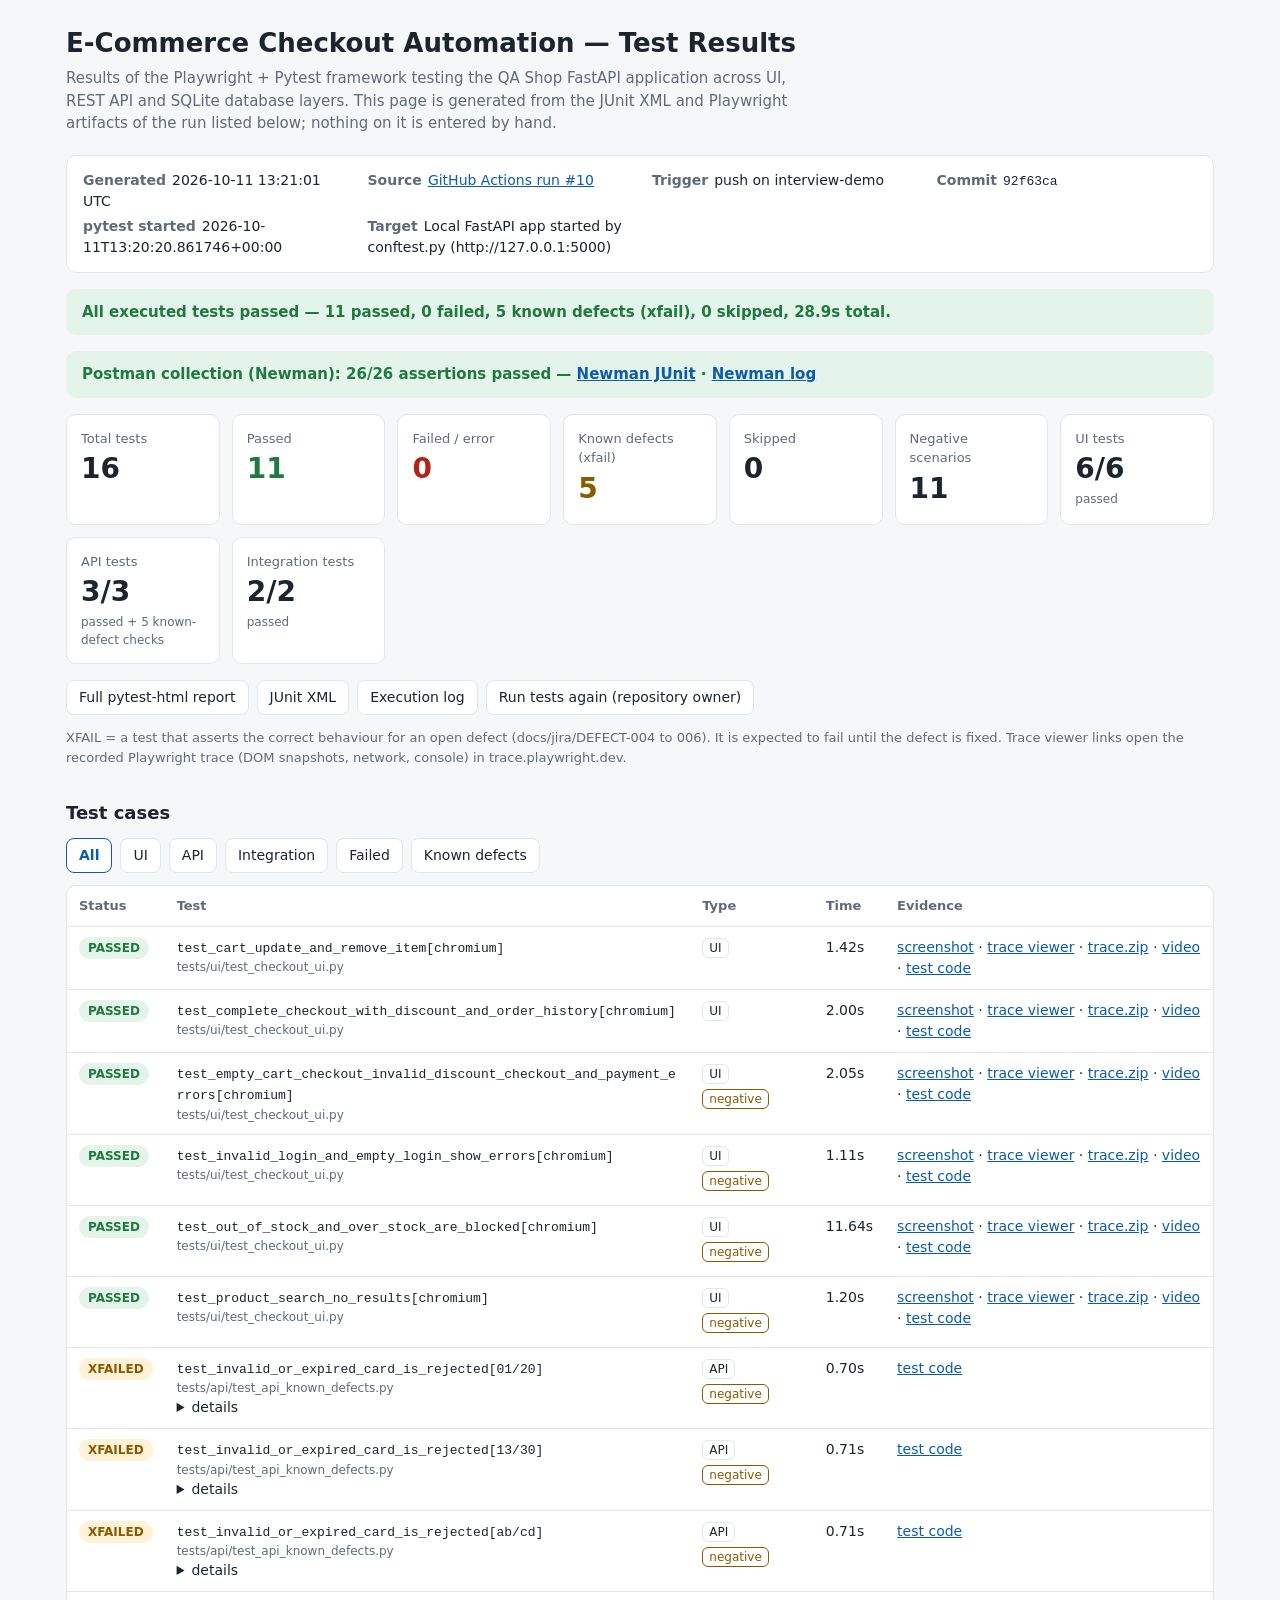
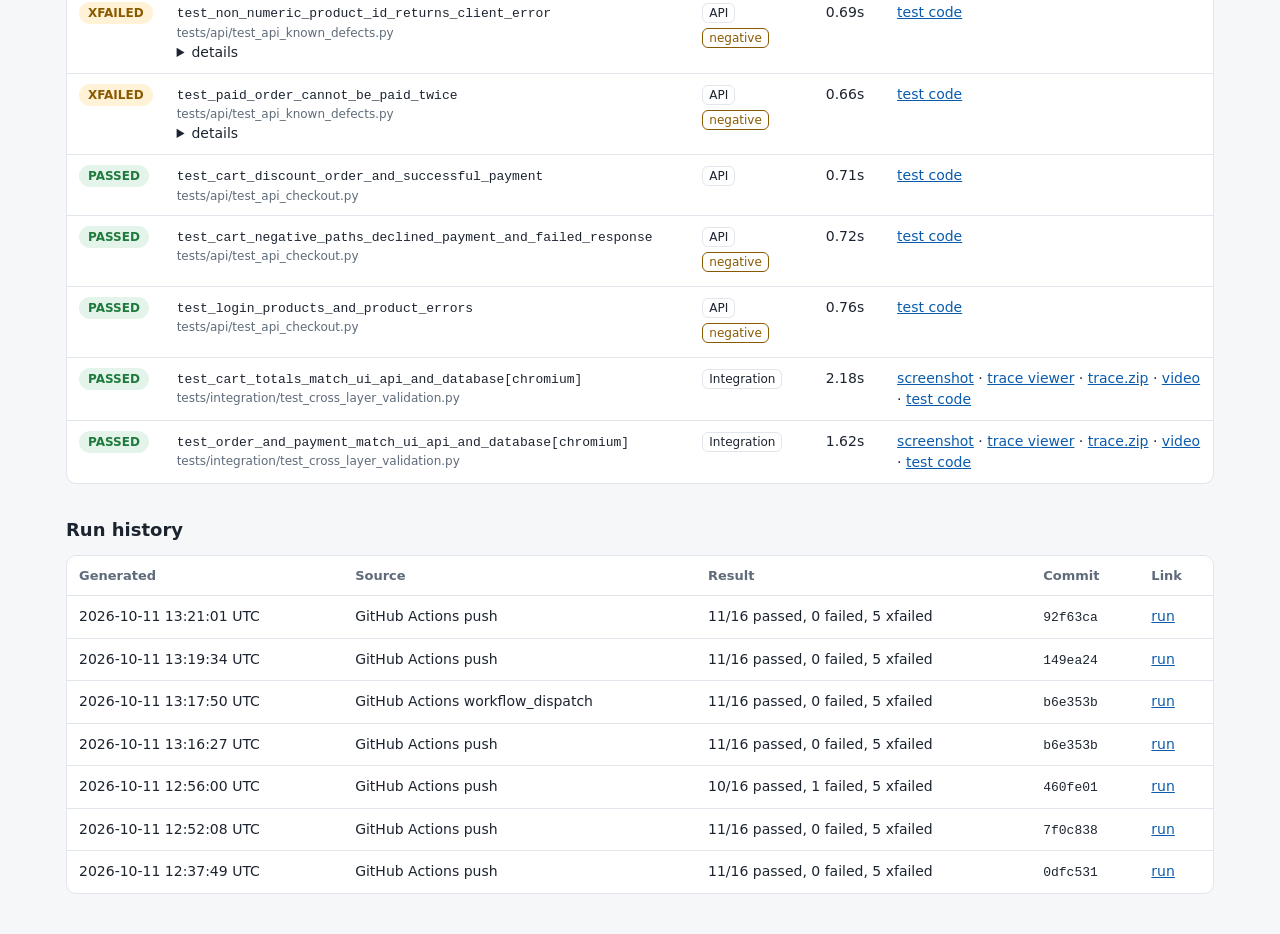
==== commit 6dc6f7c4: "Publish QA results from run 10 92f63ca51ce2ec3045adf2c4f4b4d7d52d9780d0" ====
--- a/index.html
+++ b/index.html
@@ -51,15 +51,15 @@
   This page is generated from the JUnit XML and Playwright artifacts of the run listed below; nothing on it is entered by hand.</p>
 
   <div class="meta">
-    <div><b>Generated</b>2026-10-11 13:19:34 UTC</div>
-    <div><b>Source</b><a href="https://github.com/ayushgupta2056/E-commerce-Checkout-Automation/actions/runs/38142651689">GitHub Actions run #9</a></div>
+    <div><b>Generated</b>2026-10-11 13:21:01 UTC</div>
+    <div><b>Source</b><a href="https://github.com/ayushgupta2056/E-commerce-Checkout-Automation/actions/runs/38142732427">GitHub Actions run #10</a></div>
     <div><b>Trigger</b>push on interview-demo</div>
-    <div><b>Commit</b><code>149ea24</code></div>
-    <div><b>pytest started</b>2026-10-11T13:19:01.027318+00:00</div>
+    <div><b>Commit</b><code>92f63ca</code></div>
+    <div><b>pytest started</b>2026-10-11T13:20:20.861746+00:00</div>
     <div><b>Target</b>Local FastAPI app started by conftest.py (http://127.0.0.1:5000)</div>
   </div>
 
-  <div class="banner passed">All executed tests passed — 11 passed, 0 failed, 5 known defects (xfail), 0 skipped, 24.0s total.</div>
+  <div class="banner passed">All executed tests passed — 11 passed, 0 failed, 5 known defects (xfail), 0 skipped, 28.9s total.</div>
 
   <div class="banner passed">Postman collection (Newman): 26/26 assertions passed — <a href="newman.xml">Newman JUnit</a> · <a href="newman.log">Newman log</a></div>
 
@@ -90,13 +90,13 @@
   </div>
   <div class="table-wrap"><table>
     <thead><tr><th>Status</th><th>Test</th><th>Type</th><th>Time</th><th>Evidence</th></tr></thead>
-    <tbody id="tests"><tr data-status="passed" data-category="UI"><td><span class="pill passed">PASSED</span></td><td><code>test_cart_update_and_remove_item[chromium]</code><div class="sub">tests/ui/test_checkout_ui.py</div></td><td><span class="tag">UI</span></td><td class="num">0.97s</td><td class="links"><a href="evidence/tests-ui-test-checkout-ui-py-test-cart-update-and-remove-item-chromium/test-finished-1.png" target="_blank" rel="noopener">screenshot</a> · <a href="https://trace.playwright.dev/?trace=https://ayushgupta2056.github.io/E-commerce-Checkout-Automation/evidence/tests-ui-test-checkout-ui-py-test-cart-update-and-remove-item-chromium/trace.zip" target="_blank" rel="noopener">trace viewer</a> · <a href="evidence/tests-ui-test-checkout-ui-py-test-cart-update-and-remove-item-chromium/trace.zip">trace.zip</a> · <a href="evidence/tests-ui-test-checkout-ui-py-test-cart-update-and-remove-item-chromium/video.webm" target="_blank" rel="noopener">video</a> · <a href="https://github.com/ayushgupta2056/E-commerce-Checkout-Automation/blob/149ea241b76c5d9079994db987705710551f2de0/tests/ui/test_checkout_ui.py#L63" target="_blank" rel="noopener">test code</a></td></tr><tr data-status="passed" data-category="UI"><td><span class="pill passed">PASSED</span></td><td><code>test_complete_checkout_with_discount_and_order_history[chromium]</code><div class="sub">tests/ui/test_checkout_ui.py</div></td><td><span class="tag">UI</span></td><td class="num">1.52s</td><td class="links"><a href="evidence/tests-ui-test-checkout-ui-py-test-complete-checkout-with-discount-and-order-history-chromium/test-finished-1.png" target="_blank" rel="noopener">screenshot</a> · <a href="https://trace.playwright.dev/?trace=https://ayushgupta2056.github.io/E-commerce-Checkout-Automation/evidence/tests-ui-test-checkout-ui-py-test-complete-checkout-with-discount-and-order-history-chromium/trace.zip" target="_blank" rel="noopener">trace viewer</a> · <a href="evidence/tests-ui-test-checkout-ui-py-test-complete-checkout-with-discount-and-order-history-chromium/trace.zip">trace.zip</a> · <a href="evidence/tests-ui-test-checkout-ui-py-test-complete-checkout-with-discount-and-order-history-chromium/video.webm" target="_blank" rel="noopener">video</a> · <a href="https://github.com/ayushgupta2056/E-commerce-Checkout-Automation/blob/149ea241b76c5d9079994db987705710551f2de0/tests/ui/test_checkout_ui.py#L16" target="_blank" rel="noopener">test code</a></td></tr><tr data-status="passed" data-category="UI"><td><span class="pill passed">PASSED</span></td><td><code>test_empty_cart_checkout_invalid_discount_checkout_and_payment_errors[chromium]</code><div class="sub">tests/ui/test_checkout_ui.py</div></td><td><span class="tag">UI</span><span class="tag neg">negative</span></td><td class="num">1.37s</td><td class="links"><a href="evidence/tests-ui-test-checkout-ui-py-test-empty-cart-checkout-invalid-discount-checkout-and-payment-errors-chromium/test-finished-1.png" target="_blank" rel="noopener">screenshot</a> · <a href="https://trace.playwright.dev/?trace=https://ayushgupta2056.github.io/E-commerce-Checkout-Automation/evidence/tests-ui-test-checkout-ui-py-test-empty-cart-checkout-invalid-discount-checkout-and-payment-errors-chromium/trace.zip" target="_blank" rel="noopener">trace viewer</a> · <a href="evidence/tests-ui-test-checkout-ui-py-test-empty-cart-checkout-invalid-discount-checkout-and-payment-errors-chromium/trace.zip">trace.zip</a> · <a href="evidence/tests-ui-test-checkout-ui-py-test-empty-cart-checkout-invalid-discount-checkout-and-payment-errors-chromium/video.webm" target="_blank" rel="noopener">video</a> · <a href="https://github.com/ayushgupta2056/E-commerce-Checkout-Automation/blob/149ea241b76c5d9079994db987705710551f2de0/tests/ui/test_checkout_ui.py#L112" target="_blank" rel="noopener">test code</a></td></tr><tr data-status="passed" data-category="UI"><td><span class="pill passed">PASSED</span></td><td><code>test_invalid_login_and_empty_login_show_errors[chromium]</code><div class="sub">tests/ui/test_checkout_ui.py</div></td><td><span class="tag">UI</span><span class="tag neg">negative</span></td><td class="num">0.71s</td><td class="links"><a href="evidence/tests-ui-test-checkout-ui-py-test-invalid-login-and-empty-login-show-errors-chromium/test-finished-1.png" target="_blank" rel="noopener">screenshot</a> · <a href="https://trace.playwright.dev/?trace=https://ayushgupta2056.github.io/E-commerce-Checkout-Automation/evidence/tests-ui-test-checkout-ui-py-test-invalid-login-and-empty-login-show-errors-chromium/trace.zip" target="_blank" rel="noopener">trace viewer</a> · <a href="evidence/tests-ui-test-checkout-ui-py-test-invalid-login-and-empty-login-show-errors-chromium/trace.zip">trace.zip</a> · <a href="evidence/tests-ui-test-checkout-ui-py-test-invalid-login-and-empty-login-show-errors-chromium/video.webm" target="_blank" rel="noopener">video</a> · <a href="https://github.com/ayushgupta2056/E-commerce-Checkout-Automation/blob/149ea241b76c5d9079994db987705710551f2de0/tests/ui/test_checkout_ui.py#L78" target="_blank" rel="noopener">test code</a></td></tr><tr data-status="passed" data-category="UI"><td><span class="pill passed">PASSED</span></td><td><code>test_out_of_stock_and_over_stock_are_blocked[chromium]</code><div class="sub">tests/ui/test_checkout_ui.py</div></td><td><span class="tag">UI</span><span class="tag neg">negative</span></td><td class="num">11.07s</td><td class="links"><a href="evidence/tests-ui-test-checkout-ui-py-test-out-of-stock-and-over-stock-are-blocked-chromium/test-finished-1.png" target="_blank" rel="noopener">screenshot</a> · <a href="https://trace.playwright.dev/?trace=https://ayushgupta2056.github.io/E-commerce-Checkout-Automation/evidence/tests-ui-test-checkout-ui-py-test-out-of-stock-and-over-stock-are-blocked-chromium/trace.zip" target="_blank" rel="noopener">trace viewer</a> · <a href="evidence/tests-ui-test-checkout-ui-py-test-out-of-stock-and-over-stock-are-blocked-chromium/trace.zip">trace.zip</a> · <a href="evidence/tests-ui-test-checkout-ui-py-test-out-of-stock-and-over-stock-are-blocked-chromium/video.webm" target="_blank" rel="noopener">video</a> · <a href="https://github.com/ayushgupta2056/E-commerce-Checkout-Automation/blob/149ea241b76c5d9079994db987705710551f2de0/tests/ui/test_checkout_ui.py#L97" target="_blank" rel="noopener">test code</a></td></tr><tr data-status="passed" data-category="UI"><td><span class="pill passed">PASSED</span></td><td><code>test_product_search_no_results[chromium]</code><div class="sub">tests/ui/test_checkout_ui.py</div></td><td><span class="tag">UI</span><span class="tag neg">negative</span></td><td class="num">0.72s</td><td class="links"><a href="evidence/tests-ui-test-checkout-ui-py-test-product-search-no-results-chromium/test-finished-1.png" target="_blank" rel="noopener">screenshot</a> · <a href="https://trace.playwright.dev/?trace=https://ayushgupta2056.github.io/E-commerce-Checkout-Automation/evidence/tests-ui-test-checkout-ui-py-test-product-search-no-results-chromium/trace.zip" target="_blank" rel="noopener">trace viewer</a> · <a href="evidence/tests-ui-test-checkout-ui-py-test-product-search-no-results-chromium/trace.zip">trace.zip</a> · <a href="evidence/tests-ui-test-checkout-ui-py-test-product-search-no-results-chromium/video.webm" target="_blank" rel="noopener">video</a> · <a href="https://github.com/ayushgupta2056/E-commerce-Checkout-Automation/blob/149ea241b76c5d9079994db987705710551f2de0/tests/ui/test_checkout_ui.py#L89" target="_blank" rel="noopener">test code</a></td></tr><tr data-status="xfailed" data-category="API"><td><span class="pill xfailed">XFAILED</span></td><td><code>test_invalid_or_expired_card_is_rejected[01/20]</code><div class="sub">tests/api/test_api_known_defects.py</div><details><summary>details</summary><pre>DEFECT-005: expiration date month and expiry are not validated</pre></details></td><td><span class="tag">API</span><span class="tag neg">negative</span></td><td class="num">0.78s</td><td class="links"><a href="https://github.com/ayushgupta2056/E-commerce-Checkout-Automation/blob/149ea241b76c5d9079994db987705710551f2de0/tests/api/test_api_known_defects.py#L31" target="_blank" rel="noopener">test code</a></td></tr><tr data-status="xfailed" data-category="API"><td><span class="pill xfailed">XFAILED</span></td><td><code>test_invalid_or_expired_card_is_rejected[13/30]</code><div class="sub">tests/api/test_api_known_defects.py</div><details><summary>details</summary><pre>DEFECT-005: expiration date month and expiry are not validated</pre></details></td><td><span class="tag">API</span><span class="tag neg">negative</span></td><td class="num">0.45s</td><td class="links"><a href="https://github.com/ayushgupta2056/E-commerce-Checkout-Automation/blob/149ea241b76c5d9079994db987705710551f2de0/tests/api/test_api_known_defects.py#L31" target="_blank" rel="noopener">test code</a></td></tr><tr data-status="xfailed" data-category="API"><td><span class="pill xfailed">XFAILED</span></td><td><code>test_invalid_or_expired_card_is_rejected[ab/cd]</code><div class="sub">tests/api/test_api_known_defects.py</div><details><summary>details</summary><pre>DEFECT-005: expiration date month and expiry are not validated</pre></details></td><td><span class="tag">API</span><span class="tag neg">negative</span></td><td class="num">0.71s</td><td class="links"><a href="https://github.com/ayushgupta2056/E-commerce-Checkout-Automation/blob/149ea241b76c5d9079994db987705710551f2de0/tests/api/test_api_known_defects.py#L31" target="_blank" rel="noopener">test code</a></td></tr><tr data-status="xfailed" data-category="API"><td><span class="pill xfailed">XFAILED</span></td><td><code>test_non_numeric_product_id_returns_client_error</code><div class="sub">tests/api/test_api_known_defects.py</div><details><summary>details</summary><pre>DEFECT-006: non-numeric product_id returns HTTP 500</pre></details></td><td><span class="tag">API</span><span class="tag neg">negative</span></td><td class="num">0.44s</td><td class="links"><a href="https://github.com/ayushgupta2056/E-commerce-Checkout-Automation/blob/149ea241b76c5d9079994db987705710551f2de0/tests/api/test_api_known_defects.py#L42" target="_blank" rel="noopener">test code</a></td></tr><tr data-status="xfailed" data-category="API"><td><span class="pill xfailed">XFAILED</span></td><td><code>test_paid_order_cannot_be_paid_twice</code><div class="sub">tests/api/test_api_known_defects.py</div><details><summary>details</summary><pre>DEFECT-004: an already paid order can be paid again</pre></details></td><td><span class="tag">API</span><span class="tag neg">negative</span></td><td class="num">0.51s</td><td class="links"><a href="https://github.com/ayushgupta2056/E-commerce-Checkout-Automation/blob/149ea241b76c5d9079994db987705710551f2de0/tests/api/test_api_known_defects.py#L15" target="_blank" rel="noopener">test code</a></td></tr><tr data-status="passed" data-category="API"><td><span class="pill passed">PASSED</span></td><td><code>test_cart_discount_order_and_successful_payment</code><div class="sub">tests/api/test_api_checkout.py</div></td><td><span class="tag">API</span></td><td class="num">0.45s</td><td class="links"><a href="https://github.com/ayushgupta2056/E-commerce-Checkout-Automation/blob/149ea241b76c5d9079994db987705710551f2de0/tests/api/test_api_checkout.py#L34" target="_blank" rel="noopener">test code</a></td></tr><tr data-status="passed" data-category="API"><td><span class="pill passed">PASSED</span></td><td><code>test_cart_negative_paths_declined_payment_and_failed_response</code><div class="sub">tests/api/test_api_checkout.py</div></td><td><span class="tag">API</span><span class="tag neg">negative</span></td><td class="num">0.52s</td><td class="links"><a href="https://github.com/ayushgupta2056/E-commerce-Checkout-Automation/blob/149ea241b76c5d9079994db987705710551f2de0/tests/api/test_api_checkout.py#L65" target="_blank" rel="noopener">test code</a></td></tr><tr data-status="passed" data-category="API"><td><span class="pill passed">PASSED</span></td><td><code>test_login_products_and_product_errors</code><div class="sub">tests/api/test_api_checkout.py</div></td><td><span class="tag">API</span><span class="tag neg">negative</span></td><td class="num">0.46s</td><td class="links"><a href="https://github.com/ayushgupta2056/E-commerce-Checkout-Automation/blob/149ea241b76c5d9079994db987705710551f2de0/tests/api/test_api_checkout.py#L8" target="_blank" rel="noopener">test code</a></td></tr><tr data-status="passed" data-category="Integration"><td><span class="pill passed">PASSED</span></td><td><code>test_cart_totals_match_ui_api_and_database[chromium]</code><div class="sub">tests/integration/test_cross_layer_validation.py</div></td><td><span class="tag">Integration</span></td><td class="num">2.22s</td><td class="links"><a href="evidence/tests-integration-test-cross-layer-validation-py-test-cart-totals-match-ui-api-and-database-chromium/test-finished-1.png" target="_blank" rel="noopener">screenshot</a> · <a href="https://trace.playwright.dev/?trace=https://ayushgupta2056.github.io/E-commerce-Checkout-Automation/evidence/tests-integration-test-cross-layer-validation-py-test-cart-totals-match-ui-api-and-database-chromium/trace.zip" target="_blank" rel="noopener">trace viewer</a> · <a href="evidence/tests-integration-test-cross-layer-validation-py-test-cart-totals-match-ui-api-and-database-chromium/trace.zip">trace.zip</a> · <a href="evidence/tests-integration-test-cross-layer-validation-py-test-cart-totals-match-ui-api-and-database-chromium/video.webm" target="_blank" rel="noopener">video</a> · <a href="https://github.com/ayushgupta2056/E-commerce-Checkout-Automation/blob/149ea241b76c5d9079994db987705710551f2de0/tests/integration/test_cross_layer_validation.py#L13" target="_blank" rel="noopener">test code</a></td></tr><tr data-status="passed" data-category="Integration"><td><span class="pill passed">PASSED</span></td><td><code>test_order_and_payment_match_ui_api_and_database[chromium]</code><div class="sub">tests/integration/test_cross_layer_validation.py</div></td><td><span class="tag">Integration</span></td><td class="num">1.06s</td><td class="links"><a href="evidence/tests-integration-test-cross-layer-validation-py-test-order-and-payment-match-ui-api-and-database-chromium/test-finished-1.png" target="_blank" rel="noopener">screenshot</a> · <a href="https://trace.playwright.dev/?trace=https://ayushgupta2056.github.io/E-commerce-Checkout-Automation/evidence/tests-integration-test-cross-layer-validation-py-test-order-and-payment-match-ui-api-and-database-chromium/trace.zip" target="_blank" rel="noopener">trace viewer</a> · <a href="evidence/tests-integration-test-cross-layer-validation-py-test-order-and-payment-match-ui-api-and-database-chromium/trace.zip">trace.zip</a> · <a href="evidence/tests-integration-test-cross-layer-validation-py-test-order-and-payment-match-ui-api-and-database-chromium/video.webm" target="_blank" rel="noopener">video</a> · <a href="https://github.com/ayushgupta2056/E-commerce-Checkout-Automation/blob/149ea241b76c5d9079994db987705710551f2de0/tests/integration/test_cross_layer_validation.py#L55" target="_blank" rel="noopener">test code</a></td></tr></tbody>
+    <tbody id="tests"><tr data-status="passed" data-category="UI"><td><span class="pill passed">PASSED</span></td><td><code>test_cart_update_and_remove_item[chromium]</code><div class="sub">tests/ui/test_checkout_ui.py</div></td><td><span class="tag">UI</span></td><td class="num">1.42s</td><td class="links"><a href="evidence/tests-ui-test-checkout-ui-py-test-cart-update-and-remove-item-chromium/test-finished-1.png" target="_blank" rel="noopener">screenshot</a> · <a href="https://trace.playwright.dev/?trace=https://ayushgupta2056.github.io/E-commerce-Checkout-Automation/evidence/tests-ui-test-checkout-ui-py-test-cart-update-and-remove-item-chromium/trace.zip" target="_blank" rel="noopener">trace viewer</a> · <a href="evidence/tests-ui-test-checkout-ui-py-test-cart-update-and-remove-item-chromium/trace.zip">trace.zip</a> · <a href="evidence/tests-ui-test-checkout-ui-py-test-cart-update-and-remove-item-chromium/video.webm" target="_blank" rel="noopener">video</a> · <a href="https://github.com/ayushgupta2056/E-commerce-Checkout-Automation/blob/92f63ca51ce2ec3045adf2c4f4b4d7d52d9780d0/tests/ui/test_checkout_ui.py#L63" target="_blank" rel="noopener">test code</a></td></tr><tr data-status="passed" data-category="UI"><td><span class="pill passed">PASSED</span></td><td><code>test_complete_checkout_with_discount_and_order_history[chromium]</code><div class="sub">tests/ui/test_checkout_ui.py</div></td><td><span class="tag">UI</span></td><td class="num">2.00s</td><td class="links"><a href="evidence/tests-ui-test-checkout-ui-py-test-complete-checkout-with-discount-and-order-history-chromium/test-finished-1.png" target="_blank" rel="noopener">screenshot</a> · <a href="https://trace.playwright.dev/?trace=https://ayushgupta2056.github.io/E-commerce-Checkout-Automation/evidence/tests-ui-test-checkout-ui-py-test-complete-checkout-with-discount-and-order-history-chromium/trace.zip" target="_blank" rel="noopener">trace viewer</a> · <a href="evidence/tests-ui-test-checkout-ui-py-test-complete-checkout-with-discount-and-order-history-chromium/trace.zip">trace.zip</a> · <a href="evidence/tests-ui-test-checkout-ui-py-test-complete-checkout-with-discount-and-order-history-chromium/video.webm" target="_blank" rel="noopener">video</a> · <a href="https://github.com/ayushgupta2056/E-commerce-Checkout-Automation/blob/92f63ca51ce2ec3045adf2c4f4b4d7d52d9780d0/tests/ui/test_checkout_ui.py#L16" target="_blank" rel="noopener">test code</a></td></tr><tr data-status="passed" data-category="UI"><td><span class="pill passed">PASSED</span></td><td><code>test_empty_cart_checkout_invalid_discount_checkout_and_payment_errors[chromium]</code><div class="sub">tests/ui/test_checkout_ui.py</div></td><td><span class="tag">UI</span><span class="tag neg">negative</span></td><td class="num">2.05s</td><td class="links"><a href="evidence/tests-ui-test-checkout-ui-py-test-empty-cart-checkout-invalid-discount-checkout-and-payment-errors-chromium/test-finished-1.png" target="_blank" rel="noopener">screenshot</a> · <a href="https://trace.playwright.dev/?trace=https://ayushgupta2056.github.io/E-commerce-Checkout-Automation/evidence/tests-ui-test-checkout-ui-py-test-empty-cart-checkout-invalid-discount-checkout-and-payment-errors-chromium/trace.zip" target="_blank" rel="noopener">trace viewer</a> · <a href="evidence/tests-ui-test-checkout-ui-py-test-empty-cart-checkout-invalid-discount-checkout-and-payment-errors-chromium/trace.zip">trace.zip</a> · <a href="evidence/tests-ui-test-checkout-ui-py-test-empty-cart-checkout-invalid-discount-checkout-and-payment-errors-chromium/video.webm" target="_blank" rel="noopener">video</a> · <a href="https://github.com/ayushgupta2056/E-commerce-Checkout-Automation/blob/92f63ca51ce2ec3045adf2c4f4b4d7d52d9780d0/tests/ui/test_checkout_ui.py#L112" target="_blank" rel="noopener">test code</a></td></tr><tr data-status="passed" data-category="UI"><td><span class="pill passed">PASSED</span></td><td><code>test_invalid_login_and_empty_login_show_errors[chromium]</code><div class="sub">tests/ui/test_checkout_ui.py</div></td><td><span class="tag">UI</span><span class="tag neg">negative</span></td><td class="num">1.11s</td><td class="links"><a href="evidence/tests-ui-test-checkout-ui-py-test-invalid-login-and-empty-login-show-errors-chromium/test-finished-1.png" target="_blank" rel="noopener">screenshot</a> · <a href="https://trace.playwright.dev/?trace=https://ayushgupta2056.github.io/E-commerce-Checkout-Automation/evidence/tests-ui-test-checkout-ui-py-test-invalid-login-and-empty-login-show-errors-chromium/trace.zip" target="_blank" rel="noopener">trace viewer</a> · <a href="evidence/tests-ui-test-checkout-ui-py-test-invalid-login-and-empty-login-show-errors-chromium/trace.zip">trace.zip</a> · <a href="evidence/tests-ui-test-checkout-ui-py-test-invalid-login-and-empty-login-show-errors-chromium/video.webm" target="_blank" rel="noopener">video</a> · <a href="https://github.com/ayushgupta2056/E-commerce-Checkout-Automation/blob/92f63ca51ce2ec3045adf2c4f4b4d7d52d9780d0/tests/ui/test_checkout_ui.py#L78" target="_blank" rel="noopener">test code</a></td></tr><tr data-status="passed" data-category="UI"><td><span class="pill passed">PASSED</span></td><td><code>test_out_of_stock_and_over_stock_are_blocked[chromium]</code><div class="sub">tests/ui/test_checkout_ui.py</div></td><td><span class="tag">UI</span><span class="tag neg">negative</span></td><td class="num">11.64s</td><td class="links"><a href="evidence/tests-ui-test-checkout-ui-py-test-out-of-stock-and-over-stock-are-blocked-chromium/test-finished-1.png" target="_blank" rel="noopener">screenshot</a> · <a href="https://trace.playwright.dev/?trace=https://ayushgupta2056.github.io/E-commerce-Checkout-Automation/evidence/tests-ui-test-checkout-ui-py-test-out-of-stock-and-over-stock-are-blocked-chromium/trace.zip" target="_blank" rel="noopener">trace viewer</a> · <a href="evidence/tests-ui-test-checkout-ui-py-test-out-of-stock-and-over-stock-are-blocked-chromium/trace.zip">trace.zip</a> · <a href="evidence/tests-ui-test-checkout-ui-py-test-out-of-stock-and-over-stock-are-blocked-chromium/video.webm" target="_blank" rel="noopener">video</a> · <a href="https://github.com/ayushgupta2056/E-commerce-Checkout-Automation/blob/92f63ca51ce2ec3045adf2c4f4b4d7d52d9780d0/tests/ui/test_checkout_ui.py#L97" target="_blank" rel="noopener">test code</a></td></tr><tr data-status="passed" data-category="UI"><td><span class="pill passed">PASSED</span></td><td><code>test_product_search_no_results[chromium]</code><div class="sub">tests/ui/test_checkout_ui.py</div></td><td><span class="tag">UI</span><span class="tag neg">negative</span></td><td class="num">1.20s</td><td class="links"><a href="evidence/tests-ui-test-checkout-ui-py-test-product-search-no-results-chromium/test-finished-1.png" target="_blank" rel="noopener">screenshot</a> · <a href="https://trace.playwright.dev/?trace=https://ayushgupta2056.github.io/E-commerce-Checkout-Automation/evidence/tests-ui-test-checkout-ui-py-test-product-search-no-results-chromium/trace.zip" target="_blank" rel="noopener">trace viewer</a> · <a href="evidence/tests-ui-test-checkout-ui-py-test-product-search-no-results-chromium/trace.zip">trace.zip</a> · <a href="evidence/tests-ui-test-checkout-ui-py-test-product-search-no-results-chromium/video.webm" target="_blank" rel="noopener">video</a> · <a href="https://github.com/ayushgupta2056/E-commerce-Checkout-Automation/blob/92f63ca51ce2ec3045adf2c4f4b4d7d52d9780d0/tests/ui/test_checkout_ui.py#L89" target="_blank" rel="noopener">test code</a></td></tr><tr data-status="xfailed" data-category="API"><td><span class="pill xfailed">XFAILED</span></td><td><code>test_invalid_or_expired_card_is_rejected[01/20]</code><div class="sub">tests/api/test_api_known_defects.py</div><details><summary>details</summary><pre>DEFECT-005: expiration date month and expiry are not validated</pre></details></td><td><span class="tag">API</span><span class="tag neg">negative</span></td><td class="num">0.70s</td><td class="links"><a href="https://github.com/ayushgupta2056/E-commerce-Checkout-Automation/blob/92f63ca51ce2ec3045adf2c4f4b4d7d52d9780d0/tests/api/test_api_known_defects.py#L31" target="_blank" rel="noopener">test code</a></td></tr><tr data-status="xfailed" data-category="API"><td><span class="pill xfailed">XFAILED</span></td><td><code>test_invalid_or_expired_card_is_rejected[13/30]</code><div class="sub">tests/api/test_api_known_defects.py</div><details><summary>details</summary><pre>DEFECT-005: expiration date month and expiry are not validated</pre></details></td><td><span class="tag">API</span><span class="tag neg">negative</span></td><td class="num">0.71s</td><td class="links"><a href="https://github.com/ayushgupta2056/E-commerce-Checkout-Automation/blob/92f63ca51ce2ec3045adf2c4f4b4d7d52d9780d0/tests/api/test_api_known_defects.py#L31" target="_blank" rel="noopener">test code</a></td></tr><tr data-status="xfailed" data-category="API"><td><span class="pill xfailed">XFAILED</span></td><td><code>test_invalid_or_expired_card_is_rejected[ab/cd]</code><div class="sub">tests/api/test_api_known_defects.py</div><details><summary>details</summary><pre>DEFECT-005: expiration date month and expiry are not validated</pre></details></td><td><span class="tag">API</span><span class="tag neg">negative</span></td><td class="num">0.71s</td><td class="links"><a href="https://github.com/ayushgupta2056/E-commerce-Checkout-Automation/blob/92f63ca51ce2ec3045adf2c4f4b4d7d52d9780d0/tests/api/test_api_known_defects.py#L31" target="_blank" rel="noopener">test code</a></td></tr><tr data-status="xfailed" data-category="API"><td><span class="pill xfailed">XFAILED</span></td><td><code>test_non_numeric_product_id_returns_client_error</code><div class="sub">tests/api/test_api_known_defects.py</div><details><summary>details</summary><pre>DEFECT-006: non-numeric product_id returns HTTP 500</pre></details></td><td><span class="tag">API</span><span class="tag neg">negative</span></td><td class="num">0.69s</td><td class="links"><a href="https://github.com/ayushgupta2056/E-commerce-Checkout-Automation/blob/92f63ca51ce2ec3045adf2c4f4b4d7d52d9780d0/tests/api/test_api_known_defects.py#L42" target="_blank" rel="noopener">test code</a></td></tr><tr data-status="xfailed" data-category="API"><td><span class="pill xfailed">XFAILED</span></td><td><code>test_paid_order_cannot_be_paid_twice</code><div class="sub">tests/api/test_api_known_defects.py</div><details><summary>details</summary><pre>DEFECT-004: an already paid order can be paid again</pre></details></td><td><span class="tag">API</span><span class="tag neg">negative</span></td><td class="num">0.66s</td><td class="links"><a href="https://github.com/ayushgupta2056/E-commerce-Checkout-Automation/blob/92f63ca51ce2ec3045adf2c4f4b4d7d52d9780d0/tests/api/test_api_known_defects.py#L15" target="_blank" rel="noopener">test code</a></td></tr><tr data-status="passed" data-category="API"><td><span class="pill passed">PASSED</span></td><td><code>test_cart_discount_order_and_successful_payment</code><div class="sub">tests/api/test_api_checkout.py</div></td><td><span class="tag">API</span></td><td class="num">0.71s</td><td class="links"><a href="https://github.com/ayushgupta2056/E-commerce-Checkout-Automation/blob/92f63ca51ce2ec3045adf2c4f4b4d7d52d9780d0/tests/api/test_api_checkout.py#L34" target="_blank" rel="noopener">test code</a></td></tr><tr data-status="passed" data-category="API"><td><span class="pill passed">PASSED</span></td><td><code>test_cart_negative_paths_declined_payment_and_failed_response</code><div class="sub">tests/api/test_api_checkout.py</div></td><td><span class="tag">API</span><span class="tag neg">negative</span></td><td class="num">0.72s</td><td class="links"><a href="https://github.com/ayushgupta2056/E-commerce-Checkout-Automation/blob/92f63ca51ce2ec3045adf2c4f4b4d7d52d9780d0/tests/api/test_api_checkout.py#L65" target="_blank" rel="noopener">test code</a></td></tr><tr data-status="passed" data-category="API"><td><span class="pill passed">PASSED</span></td><td><code>test_login_products_and_product_errors</code><div class="sub">tests/api/test_api_checkout.py</div></td><td><span class="tag">API</span><span class="tag neg">negative</span></td><td class="num">0.76s</td><td class="links"><a href="https://github.com/ayushgupta2056/E-commerce-Checkout-Automation/blob/92f63ca51ce2ec3045adf2c4f4b4d7d52d9780d0/tests/api/test_api_checkout.py#L8" target="_blank" rel="noopener">test code</a></td></tr><tr data-status="passed" data-category="Integration"><td><span class="pill passed">PASSED</span></td><td><code>test_cart_totals_match_ui_api_and_database[chromium]</code><div class="sub">tests/integration/test_cross_layer_validation.py</div></td><td><span class="tag">Integration</span></td><td class="num">2.18s</td><td class="links"><a href="evidence/tests-integration-test-cross-layer-validation-py-test-cart-totals-match-ui-api-and-database-chromium/test-finished-1.png" target="_blank" rel="noopener">screenshot</a> · <a href="https://trace.playwright.dev/?trace=https://ayushgupta2056.github.io/E-commerce-Checkout-Automation/evidence/tests-integration-test-cross-layer-validation-py-test-cart-totals-match-ui-api-and-database-chromium/trace.zip" target="_blank" rel="noopener">trace viewer</a> · <a href="evidence/tests-integration-test-cross-layer-validation-py-test-cart-totals-match-ui-api-and-database-chromium/trace.zip">trace.zip</a> · <a href="evidence/tests-integration-test-cross-layer-validation-py-test-cart-totals-match-ui-api-and-database-chromium/video.webm" target="_blank" rel="noopener">video</a> · <a href="https://github.com/ayushgupta2056/E-commerce-Checkout-Automation/blob/92f63ca51ce2ec3045adf2c4f4b4d7d52d9780d0/tests/integration/test_cross_layer_validation.py#L13" target="_blank" rel="noopener">test code</a></td></tr><tr data-status="passed" data-category="Integration"><td><span class="pill passed">PASSED</span></td><td><code>test_order_and_payment_match_ui_api_and_database[chromium]</code><div class="sub">tests/integration/test_cross_layer_validation.py</div></td><td><span class="tag">Integration</span></td><td class="num">1.62s</td><td class="links"><a href="evidence/tests-integration-test-cross-layer-validation-py-test-order-and-payment-match-ui-api-and-database-chromium/test-finished-1.png" target="_blank" rel="noopener">screenshot</a> · <a href="https://trace.playwright.dev/?trace=https://ayushgupta2056.github.io/E-commerce-Checkout-Automation/evidence/tests-integration-test-cross-layer-validation-py-test-order-and-payment-match-ui-api-and-database-chromium/trace.zip" target="_blank" rel="noopener">trace viewer</a> · <a href="evidence/tests-integration-test-cross-layer-validation-py-test-order-and-payment-match-ui-api-and-database-chromium/trace.zip">trace.zip</a> · <a href="evidence/tests-integration-test-cross-layer-validation-py-test-order-and-payment-match-ui-api-and-database-chromium/video.webm" target="_blank" rel="noopener">video</a> · <a href="https://github.com/ayushgupta2056/E-commerce-Checkout-Automation/blob/92f63ca51ce2ec3045adf2c4f4b4d7d52d9780d0/tests/integration/test_cross_layer_validation.py#L55" target="_blank" rel="noopener">test code</a></td></tr></tbody>
   </table></div>
 
   <h2>Run history</h2>
   <div class="table-wrap"><table>
     <thead><tr><th>Generated</th><th>Source</th><th>Result</th><th>Commit</th><th>Link</th></tr></thead>
-    <tbody><tr><td>2026-10-11 13:19:34 UTC</td><td>GitHub Actions push</td><td>11/16 passed, 0 failed, 5 xfailed</td><td><code>149ea24</code></td><td><a href="https://github.com/ayushgupta2056/E-commerce-Checkout-Automation/actions/runs/38142651689">run</a></td></tr><tr><td>2026-10-11 13:17:50 UTC</td><td>GitHub Actions workflow_dispatch</td><td>11/16 passed, 0 failed, 5 xfailed</td><td><code>b6e353b</code></td><td><a href="https://github.com/ayushgupta2056/E-commerce-Checkout-Automation/actions/runs/38142438628">run</a></td></tr><tr><td>2026-10-11 13:16:27 UTC</td><td>GitHub Actions push</td><td>11/16 passed, 0 failed, 5 xfailed</td><td><code>b6e353b</code></td><td><a href="https://github.com/ayushgupta2056/E-commerce-Checkout-Automation/actions/runs/38142429084">run</a></td></tr><tr><td>2026-10-11 12:56:00 UTC</td><td>GitHub Actions push</td><td>10/16 passed, 1 failed, 5 xfailed</td><td><code>460fe01</code></td><td><a href="https://github.com/ayushgupta2056/E-commerce-Checkout-Automation/actions/runs/38141086452">run</a></td></tr><tr><td>2026-10-11 12:52:08 UTC</td><td>GitHub Actions push</td><td>11/16 passed, 0 failed, 5 xfailed</td><td><code>7f0c838</code></td><td><a href="https://github.com/ayushgupta2056/E-commerce-Checkout-Automation/actions/runs/38140814793">run</a></td></tr><tr><td>2026-10-11 12:37:49 UTC</td><td>GitHub Actions push</td><td>11/16 passed, 0 failed, 5 xfailed</td><td><code>0dfc531</code></td><td><a href="https://github.com/ayushgupta2056/E-commerce-Checkout-Automation/actions/runs/38139917711">run</a></td></tr></tbody>
+    <tbody><tr><td>2026-10-11 13:21:01 UTC</td><td>GitHub Actions push</td><td>11/16 passed, 0 failed, 5 xfailed</td><td><code>92f63ca</code></td><td><a href="https://github.com/ayushgupta2056/E-commerce-Checkout-Automation/actions/runs/38142732427">run</a></td></tr><tr><td>2026-10-11 13:19:34 UTC</td><td>GitHub Actions push</td><td>11/16 passed, 0 failed, 5 xfailed</td><td><code>149ea24</code></td><td><a href="https://github.com/ayushgupta2056/E-commerce-Checkout-Automation/actions/runs/38142651689">run</a></td></tr><tr><td>2026-10-11 13:17:50 UTC</td><td>GitHub Actions workflow_dispatch</td><td>11/16 passed, 0 failed, 5 xfailed</td><td><code>b6e353b</code></td><td><a href="https://github.com/ayushgupta2056/E-commerce-Checkout-Automation/actions/runs/38142438628">run</a></td></tr><tr><td>2026-10-11 13:16:27 UTC</td><td>GitHub Actions push</td><td>11/16 passed, 0 failed, 5 xfailed</td><td><code>b6e353b</code></td><td><a href="https://github.com/ayushgupta2056/E-commerce-Checkout-Automation/actions/runs/38142429084">run</a></td></tr><tr><td>2026-10-11 12:56:00 UTC</td><td>GitHub Actions push</td><td>10/16 passed, 1 failed, 5 xfailed</td><td><code>460fe01</code></td><td><a href="https://github.com/ayushgupta2056/E-commerce-Checkout-Automation/actions/runs/38141086452">run</a></td></tr><tr><td>2026-10-11 12:52:08 UTC</td><td>GitHub Actions push</td><td>11/16 passed, 0 failed, 5 xfailed</td><td><code>7f0c838</code></td><td><a href="https://github.com/ayushgupta2056/E-commerce-Checkout-Automation/actions/runs/38140814793">run</a></td></tr><tr><td>2026-10-11 12:37:49 UTC</td><td>GitHub Actions push</td><td>11/16 passed, 0 failed, 5 xfailed</td><td><code>0dfc531</code></td><td><a href="https://github.com/ayushgupta2056/E-commerce-Checkout-Automation/actions/runs/38139917711">run</a></td></tr></tbody>
   </table></div>
 </div>
 <script>
